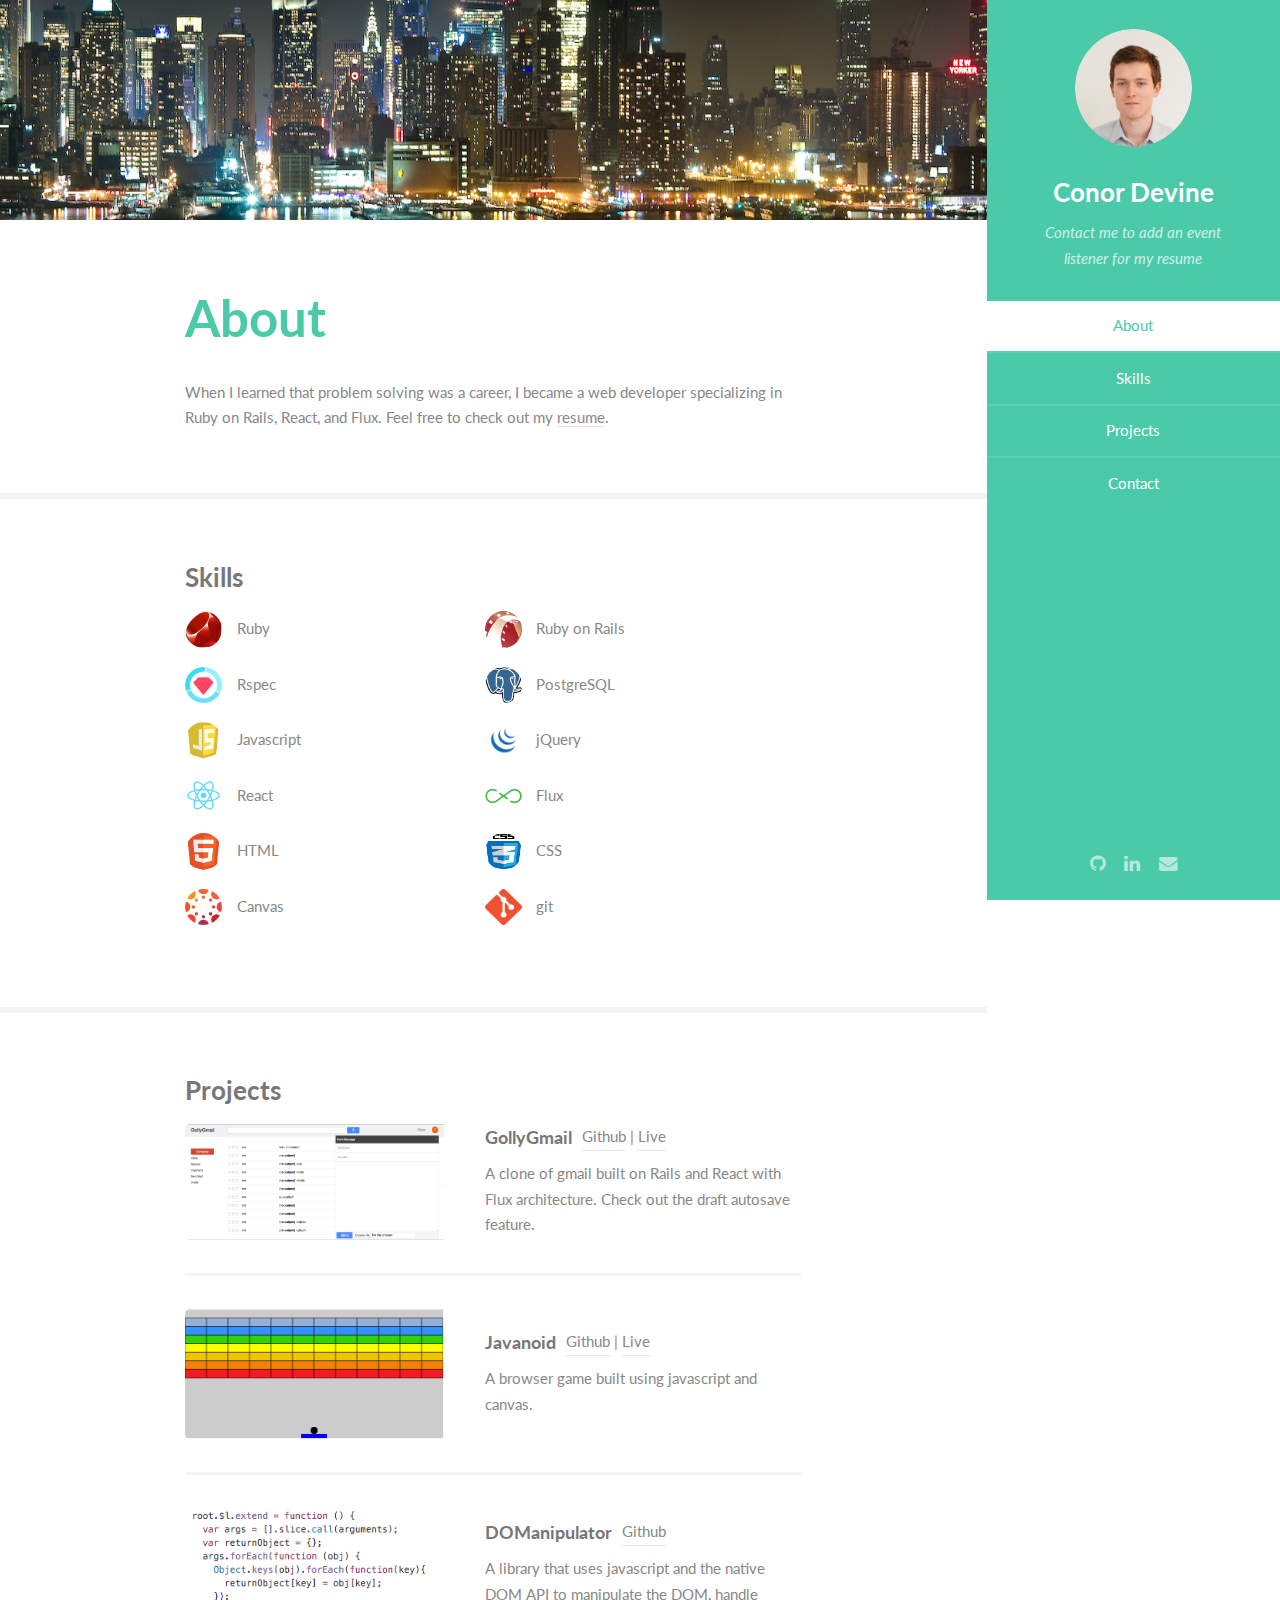
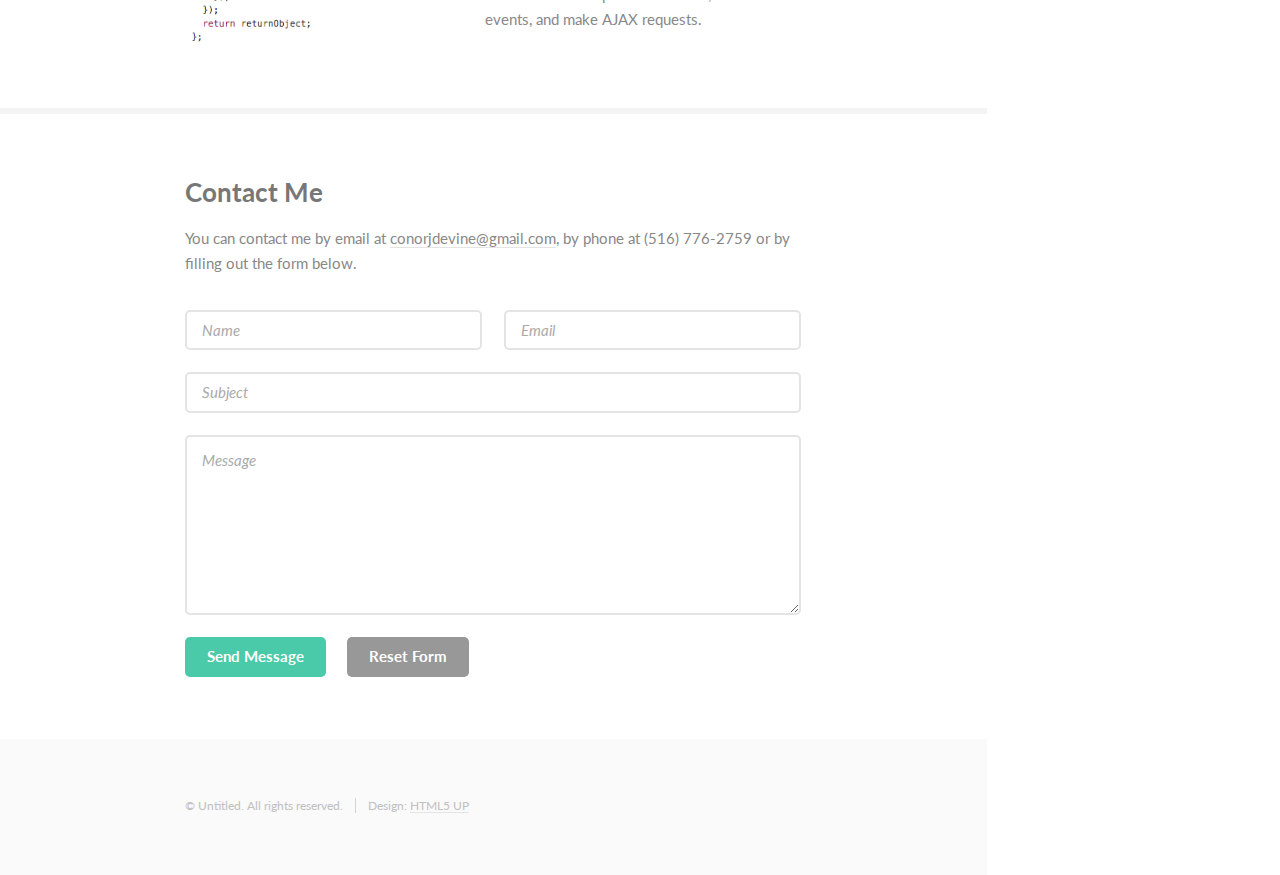
==== index.html @ 0c9b9465 "Favicon" ====
<!DOCTYPE HTML>
<!--
	Read Only by HTML5 UP
	html5up.net | @n33co
	Free for personal and commercial use under the CCA 3.0 license (html5up.net/license)
-->
<html>
	<head>
		<title>Conor Devine</title>
		<meta charset="utf-8" />
		<meta name="viewport" content="width=device-width, initial-scale=1" />
		<!--[if lte IE 8]><script src="assets/js/ie/html5shiv.js"></script><![endif]-->
		<link rel="stylesheet" href="assets/css/main.css" />
		<!--[if lte IE 8]><link rel="stylesheet" href="assets/css/ie8.css" /><![endif]-->
		<link rel='icon' href='images/favicon.ico' type="image/x-icon"/>
	</head>
	<body>

		<!-- Header -->
			<section id="header">
				<header>
					<span class="image avatar"><img src="images/avatar.jpg" alt="" /></span>
					<h1 id="logo"><a href="#">Conor Devine</a></h1>
					<p>Contact me to add an event<br  />listener
					for my resume</p>
				</header>
				<nav id="nav">
					<ul>
						<li><a href="#one" class="active">About</a></li>
						<li><a href="#two">Skills</a></li>
						<li><a href="#three">Projects</a></li>
						<li><a href="#four">Contact</a></li>
					</ul>
				</nav>
				<footer>
					<ul class="icons">
						<li><a href="http://www.github.com/cdevine49" class="icon fa-github"><span class="label">Github</span></a></li>
						<li><a href="http://www.linkedin.com/in/conorjdevine" class="icon fa-linkedin"><span class="label">LinkedIn</span></a></li>
						<li><a href="mailto:conorjdevine@gmail.com" class="icon fa-envelope"><span class="label">Email</span></a></li>
					</ul>
				</footer>
			</section>

		<!-- Wrapper -->
			<div id="wrapper">

				<!-- Main -->
					<div id="main">

						<!-- One -->
							<section id="one">
								<div class="container">
									<header class="major">
										<h2>About</h2>
										<p></p>
									</header>
									<p>When I learned that problem solving was a career, I became a web developer specializing in Ruby on Rails, React, and Flux.  Feel free to check out my <a href="https://drive.google.com/file/d/0B9e0k6lx2XUcUmxLSmdPOS01S0E/view">resume</a>.</p>
								</div>
							</section>

						<!-- Two -->
							<section id="two">
								<div class="container">
									<h3>Skills</h3>
									<ul class="feature-icons">
										<li><img src="images/ruby.png"/>Ruby</li>
										<li><img src="images/rails.png"/>Ruby on Rails</li>
										<li><img src="images/rspec.png"/>Rspec</li>
										<li><img src="images/postgresql.png"/>PostgreSQL</li>
										<li><img src="images/javascript.png"/>Javascript</li>
										<li><img src="images/jQuery.png"/>jQuery</li>
										<li><img src="images/react.png"/>React</li>
										<li><img src="images/flux.png"/>Flux</li>
										<li><img src="images/html5.png"/>HTML</li>
										<li><img src="images/css3.png"/>CSS</li>
										<li><img src="images/canvas.png"/>Canvas</li>
										<li><img src="images/git.png"/>git</li>
									</ul>
								</div>
							</section>

						<!-- Three -->
							<section id="three">
								<div class="container">
									<h3>Projects</h3>
									<div class="features">
										<article>
											<img class="image" src="images/gollygmail.png" alt="" /></a>
											<div class="inner">
												<div>
													<h4>GollyGmail</h4>
													<a href="http://www.gollygmail.com">Github</a> | <a href="https://github.com/cdevine49/golly-gmail">Live</a>
												</div>
												<p>A clone of gmail built on Rails and React with Flux architecture.  Check out the draft autosave feature.</p>
											</div>
										</article>
										<article>
											<img class="image" src="images/javanoid.png" alt="" />
											<div class="inner">
												<div>
													<h4>Javanoid</h4>
													<a href="http://cdevine49.github.io/Javanoid/">Github</a> | <a href="https://github.com/cdevine49/Javanoid">Live</a>
												</div>
												<p>A browser game built using javascript and canvas.</p>
											</div>
										</article>
										<article>
											<img class="image" src="images/DOManipulator.png" alt="" />
											<div class="inner">
												<div>
													<h4>DOManipulator</h4>
													<a href="https://github.com/cdevine49/DOManipulator">Github</a>
												</div>
												<p>A library that uses javascript and the native DOM API to manipulate the DOM, handle events, and make AJAX requests.</p>
											</div>
										</article>
									</div>
								</div>
							</section>

						<!-- Four -->
							<section id="four">
								<div class="container">
									<h3>Contact Me</h3>
									<p>You can contact me by email at <a href="mailto:conorjdevine@gmail.com">conorjdevine@gmail.com</a>,
									 by phone at (516) 776-2759 or by filling out the form below.</p>
									<form method="post" action="https://formspree.io/conorjdevine@gmail.com">
										<div class="row uniform">
											<div class="6u 12u(xsmall)"><input type="text" name="name" id="name" placeholder="Name" /></div>
											<div class="6u 12u(xsmall)"><input type="email" name="email" id="email" placeholder="Email" /></div>
										</div>
										<div class="row uniform">
											<div class="12u"><input type="text" name="subject" id="subject" placeholder="Subject" /></div>
										</div>
										<div class="row uniform">
											<div class="12u"><textarea name="message" id="message" placeholder="Message" rows="6"></textarea></div>
										</div>
										<input type="hidden" name="_next" value="http://www.conorjdevine.com/#four"/>
										<div class="row uniform">
											<div class="12u">
												<ul class="actions">
													<li><input type="submit" class="special" value="Send Message" /></li>
													<li><input type="reset" value="Reset Form" /></li>
												</ul>
											</div>
										</div>
									</form>
								</div>
							</section>

						<!-- Five -->
						<!--
							<section id="five">
								<div class="container">
									<h3>Elements</h3>

									<section>
										<h4>Text</h4>
										<p>This is <b>bold</b> and this is <strong>strong</strong>. This is <i>italic</i> and this is <em>emphasized</em>.
										This is <sup>superscript</sup> text and this is <sub>subscript</sub> text.
										This is <u>underlined</u> and this is code: <code>for (;;) { ... }</code>. Finally, <a href="#">this is a link</a>.</p>
										<hr />
										<header>
											<h4>Heading with a Subtitle</h4>
											<p>Lorem ipsum dolor sit amet nullam id egestas urna aliquam</p>
										</header>
										<p>Nunc lacinia ante nunc ac lobortis. Interdum adipiscing gravida odio porttitor sem non mi integer non faucibus ornare mi ut ante amet placerat aliquet. Volutpat eu sed ante lacinia sapien lorem accumsan varius montes viverra nibh in adipiscing blandit tempus accumsan.</p>
										<header>
											<h5>Heading with a Subtitle</h5>
											<p>Lorem ipsum dolor sit amet nullam id egestas urna aliquam</p>
										</header>
										<p>Nunc lacinia ante nunc ac lobortis. Interdum adipiscing gravida odio porttitor sem non mi integer non faucibus ornare mi ut ante amet placerat aliquet. Volutpat eu sed ante lacinia sapien lorem accumsan varius montes viverra nibh in adipiscing blandit tempus accumsan.</p>
										<hr />
										<h2>Heading Level 2</h2>
										<h3>Heading Level 3</h3>
										<h4>Heading Level 4</h4>
										<h5>Heading Level 5</h5>
										<h6>Heading Level 6</h6>
										<hr />
										<h5>Blockquote</h5>
										<blockquote>Fringilla nisl. Donec accumsan interdum nisi, quis tincidunt felis sagittis eget tempus euismod. Vestibulum ante ipsum primis in faucibus vestibulum. Blandit adipiscing eu felis iaculis volutpat ac adipiscing accumsan faucibus. Vestibulum ante ipsum primis in faucibus lorem ipsum dolor sit amet nullam adipiscing eu felis.</blockquote>
										<h5>Preformatted</h5>
										<pre><code>i = 0;

	while (!deck.isInOrder()) {
	    print 'Iteration ' + i;
	    deck.shuffle();
	    i++;
	}

	print 'It took ' + i + ' iterations to sort the deck.';</code></pre>
									</section>

									<section>
										<h4>Lists</h4>
										<div class="row">
											<div class="6u 12u(xsmall)">
												<h5>Unordered</h5>
												<ul>
													<li>Dolor pulvinar etiam magna etiam.</li>
													<li>Sagittis adipiscing lorem eleifend.</li>
													<li>Felis enim feugiat dolore viverra.</li>
												</ul>
												<h5>Alternate</h5>
												<ul class="alt">
													<li>Dolor pulvinar etiam magna etiam.</li>
													<li>Sagittis adipiscing lorem eleifend.</li>
													<li>Felis enim feugiat dolore viverra.</li>
												</ul>
											</div>
											<div class="6u 12u(xsmall)">
												<h5>Ordered</h5>
												<ol>
													<li>Dolor pulvinar etiam magna etiam.</li>
													<li>Etiam vel felis at lorem sed viverra.</li>
													<li>Felis enim feugiat dolore viverra.</li>
													<li>Dolor pulvinar etiam magna etiam.</li>
													<li>Etiam vel felis at lorem sed viverra.</li>
													<li>Felis enim feugiat dolore viverra.</li>
												</ol>
												<h5>Icons</h5>
												<ul class="icons">
													<li><a href="#" class="icon fa-twitter"><span class="label">Twitter</span></a></li>
													<li><a href="#" class="icon fa-facebook"><span class="label">Facebook</span></a></li>
													<li><a href="#" class="icon fa-instagram"><span class="label">Instagram</span></a></li>
													<li><a href="#" class="icon fa-github"><span class="label">Github</span></a></li>
													<li><a href="#" class="icon fa-dribbble"><span class="label">Dribbble</span></a></li>
													<li><a href="#" class="icon fa-tumblr"><span class="label">Tumblr</span></a></li>
												</ul>
											</div>
										</div>
										<h5>Actions</h5>
										<ul class="actions">
											<li><a href="#" class="button special">Default</a></li>
											<li><a href="#" class="button">Default</a></li>
											<li><a href="#" class="button alt">Default</a></li>
										</ul>
										<ul class="actions small">
											<li><a href="#" class="button special small">Small</a></li>
											<li><a href="#" class="button small">Small</a></li>
											<li><a href="#" class="button alt small">Small</a></li>
										</ul>
										<div class="row">
											<div class="3u 6u(medium) 12u$(xsmall)">
												<ul class="actions vertical">
													<li><a href="#" class="button special">Default</a></li>
													<li><a href="#" class="button">Default</a></li>
													<li><a href="#" class="button alt">Default</a></li>
												</ul>
											</div>
											<div class="3u 6u$(medium) 12u$(xsmall)">
												<ul class="actions vertical small">
													<li><a href="#" class="button special small">Small</a></li>
													<li><a href="#" class="button small">Small</a></li>
													<li><a href="#" class="button alt small">Small</a></li>
												</ul>
											</div>
											<div class="3u 6u(medium) 12u$(xsmall)">
												<ul class="actions vertical">
													<li><a href="#" class="button special fit">Default</a></li>
													<li><a href="#" class="button fit">Default</a></li>
													<li><a href="#" class="button alt fit">Default</a></li>
												</ul>
											</div>
											<div class="3u 6u$(medium) 12u$(xsmall)">
												<ul class="actions vertical small">
													<li><a href="#" class="button special small fit">Small</a></li>
													<li><a href="#" class="button small fit">Small</a></li>
													<li><a href="#" class="button alt small fit">Small</a></li>
												</ul>
											</div>
										</div>
									</section>

									<section>
										<h4>Table</h4>
										<h5>Default</h5>
										<div class="table-wrapper">
											<table>
												<thead>
													<tr>
														<th>Name</th>
														<th>Description</th>
														<th>Price</th>
													</tr>
												</thead>
												<tbody>
													<tr>
														<td>Item One</td>
														<td>Ante turpis integer aliquet porttitor.</td>
														<td>29.99</td>
													</tr>
													<tr>
														<td>Item Two</td>
														<td>Vis ac commodo adipiscing arcu aliquet.</td>
														<td>19.99</td>
													</tr>
													<tr>
														<td>Item Three</td>
														<td> Morbi faucibus arcu accumsan lorem.</td>
														<td>29.99</td>
													</tr>
													<tr>
														<td>Item Four</td>
														<td>Vitae integer tempus condimentum.</td>
														<td>19.99</td>
													</tr>
													<tr>
														<td>Item Five</td>
														<td>Ante turpis integer aliquet porttitor.</td>
														<td>29.99</td>
													</tr>
												</tbody>
												<tfoot>
													<tr>
														<td colspan="2"></td>
														<td>100.00</td>
													</tr>
												</tfoot>
											</table>
										</div>

										<h5>Alternate</h5>
										<div class="table-wrapper">
											<table class="alt">
												<thead>
													<tr>
														<th>Name</th>
														<th>Description</th>
														<th>Price</th>
													</tr>
												</thead>
												<tbody>
													<tr>
														<td>Item One</td>
														<td>Ante turpis integer aliquet porttitor.</td>
														<td>29.99</td>
													</tr>
													<tr>
														<td>Item Two</td>
														<td>Vis ac commodo adipiscing arcu aliquet.</td>
														<td>19.99</td>
													</tr>
													<tr>
														<td>Item Three</td>
														<td> Morbi faucibus arcu accumsan lorem.</td>
														<td>29.99</td>
													</tr>
													<tr>
														<td>Item Four</td>
														<td>Vitae integer tempus condimentum.</td>
														<td>19.99</td>
													</tr>
													<tr>
														<td>Item Five</td>
														<td>Ante turpis integer aliquet porttitor.</td>
														<td>29.99</td>
													</tr>
												</tbody>
												<tfoot>
													<tr>
														<td colspan="2"></td>
														<td>100.00</td>
													</tr>
												</tfoot>
											</table>
										</div>
									</section>

									<section>
										<h4>Buttons</h4>
										<ul class="actions">
											<li><a href="#" class="button special">Special</a></li>
											<li><a href="#" class="button">Default</a></li>
											<li><a href="#" class="button alt">Alternate</a></li>
										</ul>
										<ul class="actions">
											<li><a href="#" class="button special big">Big</a></li>
											<li><a href="#" class="button">Default</a></li>
											<li><a href="#" class="button alt small">Small</a></li>
										</ul>
										<ul class="actions fit">
											<li><a href="#" class="button special fit">Fit</a></li>
											<li><a href="#" class="button fit">Fit</a></li>
											<li><a href="#" class="button alt fit">Fit</a></li>
										</ul>
										<ul class="actions fit small">
											<li><a href="#" class="button special fit small">Fit + Small</a></li>
											<li><a href="#" class="button fit small">Fit + Small</a></li>
											<li><a href="#" class="button alt fit small">Fit + Small</a></li>
										</ul>
										<ul class="actions">
											<li><a href="#" class="button special icon fa-download">Icon</a></li>
											<li><a href="#" class="button icon fa-download">Icon</a></li>
											<li><a href="#" class="button alt icon fa-check">Icon</a></li>
										</ul>
										<ul class="actions">
											<li><span class="button special disabled">Special</span></li>
											<li><span class="button disabled">Default</span></li>
											<li><span class="button alt disabled">Alternate</span></li>
										</ul>
									</section>

									<section>
										<h4>Form</h4>
										<form method="post" action="#">
											<div class="row uniform">
												<div class="6u 12u(xsmall)">
													<input type="text" name="demo-name" id="demo-name" value="" placeholder="Name" />
												</div>
												<div class="6u 12u(xsmall)">
													<input type="email" name="demo-email" id="demo-email" value="" placeholder="Email" />
												</div>
											</div>
											<div class="row uniform">
												<div class="12u">
													<div class="select-wrapper">
														<select name="demo-category" id="demo-category">
															<option value="">- Category -</option>
															<option value="1">Manufacturing</option>
															<option value="1">Shipping</option>
															<option value="1">Administration</option>
															<option value="1">Human Resources</option>
														</select>
													</div>
												</div>
											</div>
											<div class="row uniform">
												<div class="4u 12u(medium)">
													<input type="radio" id="demo-priority-low" name="demo-priority" checked>
													<label for="demo-priority-low">Low Priority</label>
												</div>
												<div class="4u 12u(medium)">
													<input type="radio" id="demo-priority-normal" name="demo-priority">
													<label for="demo-priority-normal">Normal Priority</label>
												</div>
												<div class="4u 12u(medium)">
													<input type="radio" id="demo-priority-high" name="demo-priority">
													<label for="demo-priority-high">High Priority</label>
												</div>
											</div>
											<div class="row uniform">
												<div class="6u 12u(medium)">
													<input type="checkbox" id="demo-copy" name="demo-copy">
													<label for="demo-copy">Email me a copy of this message</label>
												</div>
												<div class="6u 12u(medium)">
													<input type="checkbox" id="demo-human" name="demo-human" checked>
													<label for="demo-human">I am a human and not a robot</label>
												</div>
											</div>
											<div class="row uniform">
												<div class="12u">
													<textarea name="demo-message" id="demo-message" placeholder="Enter your message" rows="6"></textarea>
												</div>
											</div>
											<div class="row uniform">
												<div class="12u">
													<ul class="actions">
														<li><input type="submit" value="Send Message" /></li>
														<li><input type="reset" value="Reset" class="alt" /></li>
													</ul>
												</div>
											</div>
										</form>
									</section>

									<section>
										<h4>Image</h4>
										<h5>Fit</h5>
										<span class="image fit"><img src="images/banner.jpg" alt="" /></span>
										<div class="box alt">
											<div class="row 50% uniform">
												<div class="4u"><span class="image fit"><img src="images/pic01.jpg" alt="" /></span></div>
												<div class="4u"><span class="image fit"><img src="images/pic02.jpg" alt="" /></span></div>
												<div class="4u"><span class="image fit"><img src="images/pic03.jpg" alt="" /></span></div>
											</div>
											<div class="row 50% uniform">
												<div class="4u"><span class="image fit"><img src="images/pic02.jpg" alt="" /></span></div>
												<div class="4u"><span class="image fit"><img src="images/pic03.jpg" alt="" /></span></div>
												<div class="4u"><span class="image fit"><img src="images/pic01.jpg" alt="" /></span></div>
											</div>
											<div class="row 50% uniform">
												<div class="4u"><span class="image fit"><img src="images/pic03.jpg" alt="" /></span></div>
												<div class="4u"><span class="image fit"><img src="images/pic01.jpg" alt="" /></span></div>
												<div class="4u"><span class="image fit"><img src="images/pic02.jpg" alt="" /></span></div>
											</div>
										</div>
										<h5>Left &amp; Right</h5>
										<p><span class="image left"><img src="images/avatar.jpg" alt="" /></span>Fringilla nisl. Donec accumsan interdum nisi, quis tincidunt felis sagittis eget. tempus euismod. Vestibulum ante ipsum primis in faucibus vestibulum. Blandit adipiscing eu felis iaculis volutpat ac adipiscing accumsan eu faucibus. Integer ac pellentesque praesent tincidunt felis sagittis eget. tempus euismod. Vestibulum ante ipsum primis in faucibus vestibulum. Blandit adipiscing eu felis iaculis volutpat ac adipiscing accumsan eu faucibus. Integer ac pellentesque praesent. Donec accumsan interdum nisi, quis tincidunt felis sagittis eget. tempus euismod. Vestibulum ante ipsum primis in faucibus vestibulum. Blandit adipiscing eu felis iaculis volutpat ac adipiscing accumsan eu faucibus. Integer ac pellentesque praesent tincidunt felis sagittis eget. tempus euismod. Vestibulum ante ipsum primis in faucibus vestibulum. Blandit adipiscing eu felis iaculis volutpat ac adipiscing accumsan eu faucibus. Integer ac pellentesque praesent.</p>
										<p><span class="image right"><img src="images/avatar.jpg" alt="" /></span>Fringilla nisl. Donec accumsan interdum nisi, quis tincidunt felis sagittis eget. tempus euismod. Vestibulum ante ipsum primis in faucibus vestibulum. Blandit adipiscing eu felis iaculis volutpat ac adipiscing accumsan eu faucibus. Integer ac pellentesque praesent tincidunt felis sagittis eget. tempus euismod. Vestibulum ante ipsum primis in faucibus vestibulum. Blandit adipiscing eu felis iaculis volutpat ac adipiscing accumsan eu faucibus. Integer ac pellentesque praesent. Donec accumsan interdum nisi, quis tincidunt felis sagittis eget. tempus euismod. Vestibulum ante ipsum primis in faucibus vestibulum. Blandit adipiscing eu felis iaculis volutpat ac adipiscing accumsan eu faucibus. Integer ac pellentesque praesent tincidunt felis sagittis eget. tempus euismod. Vestibulum ante ipsum primis in faucibus vestibulum. Blandit adipiscing eu felis iaculis volutpat ac adipiscing accumsan eu faucibus. Integer ac pellentesque praesent.</p>
									</section>

								</div>
							</section>
						-->

					</div>

				<!-- Footer -->
					<section id="footer">
						<div class="container">
							<ul class="copyright">
								<li>&copy; Untitled. All rights reserved.</li><li>Design: <a href="http://html5up.net">HTML5 UP</a></li>
							</ul>
						</div>
					</section>

			</div>

		<!-- Scripts -->
			<script src="assets/js/jquery.min.js"></script>
			<script src="assets/js/jquery.scrollzer.min.js"></script>
			<script src="assets/js/jquery.scrolly.min.js"></script>
			<script src="assets/js/skel.min.js"></script>
			<script src="assets/js/util.js"></script>
			<!--[if lte IE 8]><script src="assets/js/ie/respond.min.js"></script><![endif]-->
			<script src="assets/js/main.js"></script>

	</body>
</html>
---- assets/css/main.css ----
@import url("font-awesome.min.css");
@import url("http://fonts.googleapis.com/css?family=Lato:400,400italic,700,700italic|Source+Code+Pro:400");

/*
	Read Only by HTML5 UP
	html5up.net | @n33co
	Free for personal and commercial use under the CCA 3.0 license (html5up.net/license)
*/

/* Reset */

	html, body, div, span, applet, object, iframe, h1, h2, h3, h4, h5, h6, p, blockquote, pre, a, abbr, acronym, address, big, cite, code, del, dfn, em, img, ins, kbd, q, s, samp, small, strike, strong, sub, sup, tt, var, b, u, i, center, dl, dt, dd, ol, ul, li, fieldset, form, label, legend, table, caption, tbody, tfoot, thead, tr, th, td, article, aside, canvas, details, embed, figure, figcaption, footer, header, hgroup, menu, nav, output, ruby, section, summary, time, mark, audio, video {
		margin: 0;
		padding: 0;
		border: 0;
		font-size: 100%;
		font: inherit;
		vertical-align: baseline;
	}

	article, aside, details, figcaption, figure, footer, header, hgroup, menu, nav, section {
		display: block;
	}

	body {
		line-height: 1;
	}

	ol, ul {
		list-style: none;
	}

	blockquote, q {
		quotes: none;
	}

	blockquote:before, blockquote:after, q:before, q:after {
		content: '';
		content: none;
	}

	table {
		border-collapse: collapse;
		border-spacing: 0;
	}

	body {
		-webkit-text-size-adjust: none;
	}

/* Box Model */

	*, *:before, *:after {
		-moz-box-sizing: border-box;
		-webkit-box-sizing: border-box;
		box-sizing: border-box;
	}

/* Containers */

	.container {
		margin-left: auto;
		margin-right: auto;
	}

	.container.\31 25\25 {
		width: 100%;
		max-width: 56.25em;
		min-width: 45em;
	}

	.container.\37 5\25 {
		width: 33.75em;
	}

	.container.\35 0\25 {
		width: 22.5em;
	}

	.container.\32 5\25 {
		width: 11.25em;
	}

	.container {
		width: 45em;
	}

	@media screen and (max-width: 1680px) {

		.container.\31 25\25 {
			width: 100%;
			max-width: 56.25em;
			min-width: 45em;
		}

		.container.\37 5\25 {
			width: 33.75em;
		}

		.container.\35 0\25 {
			width: 22.5em;
		}

		.container.\32 5\25 {
			width: 11.25em;
		}

		.container {
			width: 45em;
		}

	}

	@media screen and (max-width: 1280px) {

		.container.\31 25\25 {
			width: 100%;
			max-width: 52.5em;
			min-width: 42em;
		}

		.container.\37 5\25 {
			width: 31.5em;
		}

		.container.\35 0\25 {
			width: 21em;
		}

		.container.\32 5\25 {
			width: 10.5em;
		}

		.container {
			width: 42em;
		}

	}

	@media screen and (max-width: 1024px) {

		.container.\31 25\25 {
			width: 100%;
			max-width: 106.25%;
			min-width: 85%;
		}

		.container.\37 5\25 {
			width: 63.75%;
		}

		.container.\35 0\25 {
			width: 42.5%;
		}

		.container.\32 5\25 {
			width: 21.25%;
		}

		.container {
			width: 85% !important;
		}

	}

	@media screen and (max-width: 736px) {

		.container.\31 25\25 {
			width: 100%;
			max-width: 112.5%;
			min-width: 90%;
		}

		.container.\37 5\25 {
			width: 67.5%;
		}

		.container.\35 0\25 {
			width: 45%;
		}

		.container.\32 5\25 {
			width: 22.5%;
		}

		.container {
			width: 90% !important;
		}

	}

	@media screen and (max-width: 480px) {

		.container.\31 25\25 {
			width: 100%;
			max-width: 112.5%;
			min-width: 90%;
		}

		.container.\37 5\25 {
			width: 67.5%;
		}

		.container.\35 0\25 {
			width: 45%;
		}

		.container.\32 5\25 {
			width: 22.5%;
		}

		.container {
			width: 90% !important;
		}

	}

/* Grid */

	.row {
		border-bottom: solid 1px transparent;
		-moz-box-sizing: border-box;
		-webkit-box-sizing: border-box;
		box-sizing: border-box;
	}

	.row > * {
		float: left;
		-moz-box-sizing: border-box;
		-webkit-box-sizing: border-box;
		box-sizing: border-box;
	}

	.row:after, .row:before {
		content: '';
		display: block;
		clear: both;
		height: 0;
	}

	.row.uniform > * > :first-child {
		margin-top: 0;
	}

	.row.uniform > * > :last-child {
		margin-bottom: 0;
	}

	.row.\30 \25 > * {
		padding: 0 0 0 0em;
	}

	.row.\30 \25 {
		margin: 0 0 -1px 0em;
	}

	.row.uniform.\30 \25 > * {
		padding: 0em 0 0 0em;
	}

	.row.uniform.\30 \25 {
		margin: 0em 0 -1px 0em;
	}

	.row > * {
		padding: 0 0 0 2em;
	}

	.row {
		margin: 0 0 -1px -2em;
	}

	.row.uniform > * {
		padding: 2em 0 0 2em;
	}

	.row.uniform {
		margin: -2em 0 -1px -2em;
	}

	.row.\32 00\25 > * {
		padding: 0 0 0 4em;
	}

	.row.\32 00\25 {
		margin: 0 0 -1px -4em;
	}

	.row.uniform.\32 00\25 > * {
		padding: 4em 0 0 4em;
	}

	.row.uniform.\32 00\25 {
		margin: -4em 0 -1px -4em;
	}

	.row.\31 50\25 > * {
		padding: 0 0 0 3em;
	}

	.row.\31 50\25 {
		margin: 0 0 -1px -3em;
	}

	.row.uniform.\31 50\25 > * {
		padding: 3em 0 0 3em;
	}

	.row.uniform.\31 50\25 {
		margin: -3em 0 -1px -3em;
	}

	.row.\35 0\25 > * {
		padding: 0 0 0 1em;
	}

	.row.\35 0\25 {
		margin: 0 0 -1px -1em;
	}

	.row.uniform.\35 0\25 > * {
		padding: 1em 0 0 1em;
	}

	.row.uniform.\35 0\25 {
		margin: -1em 0 -1px -1em;
	}

	.row.\32 5\25 > * {
		padding: 0 0 0 0.5em;
	}

	.row.\32 5\25 {
		margin: 0 0 -1px -0.5em;
	}

	.row.uniform.\32 5\25 > * {
		padding: 0.5em 0 0 0.5em;
	}

	.row.uniform.\32 5\25 {
		margin: -0.5em 0 -1px -0.5em;
	}

	.\31 2u, .\31 2u\24 {
		width: 100%;
		clear: none;
		margin-left: 0;
	}

	.\31 1u, .\31 1u\24 {
		width: 91.6666666667%;
		clear: none;
		margin-left: 0;
	}

	.\31 0u, .\31 0u\24 {
		width: 83.3333333333%;
		clear: none;
		margin-left: 0;
	}

	.\39 u, .\39 u\24 {
		width: 75%;
		clear: none;
		margin-left: 0;
	}

	.\38 u, .\38 u\24 {
		width: 66.6666666667%;
		clear: none;
		margin-left: 0;
	}

	.\37 u, .\37 u\24 {
		width: 58.3333333333%;
		clear: none;
		margin-left: 0;
	}

	.\36 u, .\36 u\24 {
		width: 50%;
		clear: none;
		margin-left: 0;
	}

	.\35 u, .\35 u\24 {
		width: 41.6666666667%;
		clear: none;
		margin-left: 0;
	}

	.\34 u, .\34 u\24 {
		width: 33.3333333333%;
		clear: none;
		margin-left: 0;
	}

	.\33 u, .\33 u\24 {
		width: 25%;
		clear: none;
		margin-left: 0;
	}

	.\32 u, .\32 u\24 {
		width: 16.6666666667%;
		clear: none;
		margin-left: 0;
	}

	.\31 u, .\31 u\24 {
		width: 8.3333333333%;
		clear: none;
		margin-left: 0;
	}

	.\31 2u\24 + *,
	.\31 1u\24 + *,
	.\31 0u\24 + *,
	.\39 u\24 + *,
	.\38 u\24 + *,
	.\37 u\24 + *,
	.\36 u\24 + *,
	.\35 u\24 + *,
	.\34 u\24 + *,
	.\33 u\24 + *,
	.\32 u\24 + *,
	.\31 u\24 + * {
		clear: left;
	}

	.\-11u {
		margin-left: 91.66667%;
	}

	.\-10u {
		margin-left: 83.33333%;
	}

	.\-9u {
		margin-left: 75%;
	}

	.\-8u {
		margin-left: 66.66667%;
	}

	.\-7u {
		margin-left: 58.33333%;
	}

	.\-6u {
		margin-left: 50%;
	}

	.\-5u {
		margin-left: 41.66667%;
	}

	.\-4u {
		margin-left: 33.33333%;
	}

	.\-3u {
		margin-left: 25%;
	}

	.\-2u {
		margin-left: 16.66667%;
	}

	.\-1u {
		margin-left: 8.33333%;
	}

	@media screen and (max-width: 1680px) {

		.row > * {
			padding: 0 0 0 2em;
		}

		.row {
			margin: 0 0 -1px -2em;
		}

		.row.uniform > * {
			padding: 2em 0 0 2em;
		}

		.row.uniform {
			margin: -2em 0 -1px -2em;
		}

		.row.\32 00\25 > * {
			padding: 0 0 0 4em;
		}

		.row.\32 00\25 {
			margin: 0 0 -1px -4em;
		}

		.row.uniform.\32 00\25 > * {
			padding: 4em 0 0 4em;
		}

		.row.uniform.\32 00\25 {
			margin: -4em 0 -1px -4em;
		}

		.row.\31 50\25 > * {
			padding: 0 0 0 3em;
		}

		.row.\31 50\25 {
			margin: 0 0 -1px -3em;
		}

		.row.uniform.\31 50\25 > * {
			padding: 3em 0 0 3em;
		}

		.row.uniform.\31 50\25 {
			margin: -3em 0 -1px -3em;
		}

		.row.\35 0\25 > * {
			padding: 0 0 0 1em;
		}

		.row.\35 0\25 {
			margin: 0 0 -1px -1em;
		}

		.row.uniform.\35 0\25 > * {
			padding: 1em 0 0 1em;
		}

		.row.uniform.\35 0\25 {
			margin: -1em 0 -1px -1em;
		}

		.row.\32 5\25 > * {
			padding: 0 0 0 0.5em;
		}

		.row.\32 5\25 {
			margin: 0 0 -1px -0.5em;
		}

		.row.uniform.\32 5\25 > * {
			padding: 0.5em 0 0 0.5em;
		}

		.row.uniform.\32 5\25 {
			margin: -0.5em 0 -1px -0.5em;
		}

		.\31 2u\28xlarge\29, .\31 2u\24\28xlarge\29 {
			width: 100%;
			clear: none;
			margin-left: 0;
		}

		.\31 1u\28xlarge\29, .\31 1u\24\28xlarge\29 {
			width: 91.6666666667%;
			clear: none;
			margin-left: 0;
		}

		.\31 0u\28xlarge\29, .\31 0u\24\28xlarge\29 {
			width: 83.3333333333%;
			clear: none;
			margin-left: 0;
		}

		.\39 u\28xlarge\29, .\39 u\24\28xlarge\29 {
			width: 75%;
			clear: none;
			margin-left: 0;
		}

		.\38 u\28xlarge\29, .\38 u\24\28xlarge\29 {
			width: 66.6666666667%;
			clear: none;
			margin-left: 0;
		}

		.\37 u\28xlarge\29, .\37 u\24\28xlarge\29 {
			width: 58.3333333333%;
			clear: none;
			margin-left: 0;
		}

		.\36 u\28xlarge\29, .\36 u\24\28xlarge\29 {
			width: 50%;
			clear: none;
			margin-left: 0;
		}

		.\35 u\28xlarge\29, .\35 u\24\28xlarge\29 {
			width: 41.6666666667%;
			clear: none;
			margin-left: 0;
		}

		.\34 u\28xlarge\29, .\34 u\24\28xlarge\29 {
			width: 33.3333333333%;
			clear: none;
			margin-left: 0;
		}

		.\33 u\28xlarge\29, .\33 u\24\28xlarge\29 {
			width: 25%;
			clear: none;
			margin-left: 0;
		}

		.\32 u\28xlarge\29, .\32 u\24\28xlarge\29 {
			width: 16.6666666667%;
			clear: none;
			margin-left: 0;
		}

		.\31 u\28xlarge\29, .\31 u\24\28xlarge\29 {
			width: 8.3333333333%;
			clear: none;
			margin-left: 0;
		}

		.\31 2u\24\28xlarge\29 + *,
		.\31 1u\24\28xlarge\29 + *,
		.\31 0u\24\28xlarge\29 + *,
		.\39 u\24\28xlarge\29 + *,
		.\38 u\24\28xlarge\29 + *,
		.\37 u\24\28xlarge\29 + *,
		.\36 u\24\28xlarge\29 + *,
		.\35 u\24\28xlarge\29 + *,
		.\34 u\24\28xlarge\29 + *,
		.\33 u\24\28xlarge\29 + *,
		.\32 u\24\28xlarge\29 + *,
		.\31 u\24\28xlarge\29 + * {
			clear: left;
		}

		.\-11u\28xlarge\29 {
			margin-left: 91.66667%;
		}

		.\-10u\28xlarge\29 {
			margin-left: 83.33333%;
		}

		.\-9u\28xlarge\29 {
			margin-left: 75%;
		}

		.\-8u\28xlarge\29 {
			margin-left: 66.66667%;
		}

		.\-7u\28xlarge\29 {
			margin-left: 58.33333%;
		}

		.\-6u\28xlarge\29 {
			margin-left: 50%;
		}

		.\-5u\28xlarge\29 {
			margin-left: 41.66667%;
		}

		.\-4u\28xlarge\29 {
			margin-left: 33.33333%;
		}

		.\-3u\28xlarge\29 {
			margin-left: 25%;
		}

		.\-2u\28xlarge\29 {
			margin-left: 16.66667%;
		}

		.\-1u\28xlarge\29 {
			margin-left: 8.33333%;
		}

	}

	@media screen and (max-width: 1280px) {

		.row > * {
			padding: 0 0 0 1.5em;
		}

		.row {
			margin: 0 0 -1px -1.5em;
		}

		.row.uniform > * {
			padding: 1.5em 0 0 1.5em;
		}

		.row.uniform {
			margin: -1.5em 0 -1px -1.5em;
		}

		.row.\32 00\25 > * {
			padding: 0 0 0 3em;
		}

		.row.\32 00\25 {
			margin: 0 0 -1px -3em;
		}

		.row.uniform.\32 00\25 > * {
			padding: 3em 0 0 3em;
		}

		.row.uniform.\32 00\25 {
			margin: -3em 0 -1px -3em;
		}

		.row.\31 50\25 > * {
			padding: 0 0 0 2.25em;
		}

		.row.\31 50\25 {
			margin: 0 0 -1px -2.25em;
		}

		.row.uniform.\31 50\25 > * {
			padding: 2.25em 0 0 2.25em;
		}

		.row.uniform.\31 50\25 {
			margin: -2.25em 0 -1px -2.25em;
		}

		.row.\35 0\25 > * {
			padding: 0 0 0 0.75em;
		}

		.row.\35 0\25 {
			margin: 0 0 -1px -0.75em;
		}

		.row.uniform.\35 0\25 > * {
			padding: 0.75em 0 0 0.75em;
		}

		.row.uniform.\35 0\25 {
			margin: -0.75em 0 -1px -0.75em;
		}

		.row.\32 5\25 > * {
			padding: 0 0 0 0.375em;
		}

		.row.\32 5\25 {
			margin: 0 0 -1px -0.375em;
		}

		.row.uniform.\32 5\25 > * {
			padding: 0.375em 0 0 0.375em;
		}

		.row.uniform.\32 5\25 {
			margin: -0.375em 0 -1px -0.375em;
		}

		.\31 2u\28large\29, .\31 2u\24\28large\29 {
			width: 100%;
			clear: none;
			margin-left: 0;
		}

		.\31 1u\28large\29, .\31 1u\24\28large\29 {
			width: 91.6666666667%;
			clear: none;
			margin-left: 0;
		}

		.\31 0u\28large\29, .\31 0u\24\28large\29 {
			width: 83.3333333333%;
			clear: none;
			margin-left: 0;
		}

		.\39 u\28large\29, .\39 u\24\28large\29 {
			width: 75%;
			clear: none;
			margin-left: 0;
		}

		.\38 u\28large\29, .\38 u\24\28large\29 {
			width: 66.6666666667%;
			clear: none;
			margin-left: 0;
		}

		.\37 u\28large\29, .\37 u\24\28large\29 {
			width: 58.3333333333%;
			clear: none;
			margin-left: 0;
		}

		.\36 u\28large\29, .\36 u\24\28large\29 {
			width: 50%;
			clear: none;
			margin-left: 0;
		}

		.\35 u\28large\29, .\35 u\24\28large\29 {
			width: 41.6666666667%;
			clear: none;
			margin-left: 0;
		}

		.\34 u\28large\29, .\34 u\24\28large\29 {
			width: 33.3333333333%;
			clear: none;
			margin-left: 0;
		}

		.\33 u\28large\29, .\33 u\24\28large\29 {
			width: 25%;
			clear: none;
			margin-left: 0;
		}

		.\32 u\28large\29, .\32 u\24\28large\29 {
			width: 16.6666666667%;
			clear: none;
			margin-left: 0;
		}

		.\31 u\28large\29, .\31 u\24\28large\29 {
			width: 8.3333333333%;
			clear: none;
			margin-left: 0;
		}

		.\31 2u\24\28large\29 + *,
		.\31 1u\24\28large\29 + *,
		.\31 0u\24\28large\29 + *,
		.\39 u\24\28large\29 + *,
		.\38 u\24\28large\29 + *,
		.\37 u\24\28large\29 + *,
		.\36 u\24\28large\29 + *,
		.\35 u\24\28large\29 + *,
		.\34 u\24\28large\29 + *,
		.\33 u\24\28large\29 + *,
		.\32 u\24\28large\29 + *,
		.\31 u\24\28large\29 + * {
			clear: left;
		}

		.\-11u\28large\29 {
			margin-left: 91.66667%;
		}

		.\-10u\28large\29 {
			margin-left: 83.33333%;
		}

		.\-9u\28large\29 {
			margin-left: 75%;
		}

		.\-8u\28large\29 {
			margin-left: 66.66667%;
		}

		.\-7u\28large\29 {
			margin-left: 58.33333%;
		}

		.\-6u\28large\29 {
			margin-left: 50%;
		}

		.\-5u\28large\29 {
			margin-left: 41.66667%;
		}

		.\-4u\28large\29 {
			margin-left: 33.33333%;
		}

		.\-3u\28large\29 {
			margin-left: 25%;
		}

		.\-2u\28large\29 {
			margin-left: 16.66667%;
		}

		.\-1u\28large\29 {
			margin-left: 8.33333%;
		}

	}

	@media screen and (max-width: 1024px) {

		.row > * {
			padding: 0 0 0 1.5em;
		}

		.row {
			margin: 0 0 -1px -1.5em;
		}

		.row.uniform > * {
			padding: 1.5em 0 0 1.5em;
		}

		.row.uniform {
			margin: -1.5em 0 -1px -1.5em;
		}

		.row.\32 00\25 > * {
			padding: 0 0 0 3em;
		}

		.row.\32 00\25 {
			margin: 0 0 -1px -3em;
		}

		.row.uniform.\32 00\25 > * {
			padding: 3em 0 0 3em;
		}

		.row.uniform.\32 00\25 {
			margin: -3em 0 -1px -3em;
		}

		.row.\31 50\25 > * {
			padding: 0 0 0 2.25em;
		}

		.row.\31 50\25 {
			margin: 0 0 -1px -2.25em;
		}

		.row.uniform.\31 50\25 > * {
			padding: 2.25em 0 0 2.25em;
		}

		.row.uniform.\31 50\25 {
			margin: -2.25em 0 -1px -2.25em;
		}

		.row.\35 0\25 > * {
			padding: 0 0 0 0.75em;
		}

		.row.\35 0\25 {
			margin: 0 0 -1px -0.75em;
		}

		.row.uniform.\35 0\25 > * {
			padding: 0.75em 0 0 0.75em;
		}

		.row.uniform.\35 0\25 {
			margin: -0.75em 0 -1px -0.75em;
		}

		.row.\32 5\25 > * {
			padding: 0 0 0 0.375em;
		}

		.row.\32 5\25 {
			margin: 0 0 -1px -0.375em;
		}

		.row.uniform.\32 5\25 > * {
			padding: 0.375em 0 0 0.375em;
		}

		.row.uniform.\32 5\25 {
			margin: -0.375em 0 -1px -0.375em;
		}

		.\31 2u\28medium\29, .\31 2u\24\28medium\29 {
			width: 100%;
			clear: none;
			margin-left: 0;
		}

		.\31 1u\28medium\29, .\31 1u\24\28medium\29 {
			width: 91.6666666667%;
			clear: none;
			margin-left: 0;
		}

		.\31 0u\28medium\29, .\31 0u\24\28medium\29 {
			width: 83.3333333333%;
			clear: none;
			margin-left: 0;
		}

		.\39 u\28medium\29, .\39 u\24\28medium\29 {
			width: 75%;
			clear: none;
			margin-left: 0;
		}

		.\38 u\28medium\29, .\38 u\24\28medium\29 {
			width: 66.6666666667%;
			clear: none;
			margin-left: 0;
		}

		.\37 u\28medium\29, .\37 u\24\28medium\29 {
			width: 58.3333333333%;
			clear: none;
			margin-left: 0;
		}

		.\36 u\28medium\29, .\36 u\24\28medium\29 {
			width: 50%;
			clear: none;
			margin-left: 0;
		}

		.\35 u\28medium\29, .\35 u\24\28medium\29 {
			width: 41.6666666667%;
			clear: none;
			margin-left: 0;
		}

		.\34 u\28medium\29, .\34 u\24\28medium\29 {
			width: 33.3333333333%;
			clear: none;
			margin-left: 0;
		}

		.\33 u\28medium\29, .\33 u\24\28medium\29 {
			width: 25%;
			clear: none;
			margin-left: 0;
		}

		.\32 u\28medium\29, .\32 u\24\28medium\29 {
			width: 16.6666666667%;
			clear: none;
			margin-left: 0;
		}

		.\31 u\28medium\29, .\31 u\24\28medium\29 {
			width: 8.3333333333%;
			clear: none;
			margin-left: 0;
		}

		.\31 2u\24\28medium\29 + *,
		.\31 1u\24\28medium\29 + *,
		.\31 0u\24\28medium\29 + *,
		.\39 u\24\28medium\29 + *,
		.\38 u\24\28medium\29 + *,
		.\37 u\24\28medium\29 + *,
		.\36 u\24\28medium\29 + *,
		.\35 u\24\28medium\29 + *,
		.\34 u\24\28medium\29 + *,
		.\33 u\24\28medium\29 + *,
		.\32 u\24\28medium\29 + *,
		.\31 u\24\28medium\29 + * {
			clear: left;
		}

		.\-11u\28medium\29 {
			margin-left: 91.66667%;
		}

		.\-10u\28medium\29 {
			margin-left: 83.33333%;
		}

		.\-9u\28medium\29 {
			margin-left: 75%;
		}

		.\-8u\28medium\29 {
			margin-left: 66.66667%;
		}

		.\-7u\28medium\29 {
			margin-left: 58.33333%;
		}

		.\-6u\28medium\29 {
			margin-left: 50%;
		}

		.\-5u\28medium\29 {
			margin-left: 41.66667%;
		}

		.\-4u\28medium\29 {
			margin-left: 33.33333%;
		}

		.\-3u\28medium\29 {
			margin-left: 25%;
		}

		.\-2u\28medium\29 {
			margin-left: 16.66667%;
		}

		.\-1u\28medium\29 {
			margin-left: 8.33333%;
		}

	}

	@media screen and (max-width: 736px) {

		.row > * {
			padding: 0 0 0 1.25em;
		}

		.row {
			margin: 0 0 -1px -1.25em;
		}

		.row.uniform > * {
			padding: 1.25em 0 0 1.25em;
		}

		.row.uniform {
			margin: -1.25em 0 -1px -1.25em;
		}

		.row.\32 00\25 > * {
			padding: 0 0 0 2.5em;
		}

		.row.\32 00\25 {
			margin: 0 0 -1px -2.5em;
		}

		.row.uniform.\32 00\25 > * {
			padding: 2.5em 0 0 2.5em;
		}

		.row.uniform.\32 00\25 {
			margin: -2.5em 0 -1px -2.5em;
		}

		.row.\31 50\25 > * {
			padding: 0 0 0 1.875em;
		}

		.row.\31 50\25 {
			margin: 0 0 -1px -1.875em;
		}

		.row.uniform.\31 50\25 > * {
			padding: 1.875em 0 0 1.875em;
		}

		.row.uniform.\31 50\25 {
			margin: -1.875em 0 -1px -1.875em;
		}

		.row.\35 0\25 > * {
			padding: 0 0 0 0.625em;
		}

		.row.\35 0\25 {
			margin: 0 0 -1px -0.625em;
		}

		.row.uniform.\35 0\25 > * {
			padding: 0.625em 0 0 0.625em;
		}

		.row.uniform.\35 0\25 {
			margin: -0.625em 0 -1px -0.625em;
		}

		.row.\32 5\25 > * {
			padding: 0 0 0 0.3125em;
		}

		.row.\32 5\25 {
			margin: 0 0 -1px -0.3125em;
		}

		.row.uniform.\32 5\25 > * {
			padding: 0.3125em 0 0 0.3125em;
		}

		.row.uniform.\32 5\25 {
			margin: -0.3125em 0 -1px -0.3125em;
		}

		.\31 2u\28small\29, .\31 2u\24\28small\29 {
			width: 100%;
			clear: none;
			margin-left: 0;
		}

		.\31 1u\28small\29, .\31 1u\24\28small\29 {
			width: 91.6666666667%;
			clear: none;
			margin-left: 0;
		}

		.\31 0u\28small\29, .\31 0u\24\28small\29 {
			width: 83.3333333333%;
			clear: none;
			margin-left: 0;
		}

		.\39 u\28small\29, .\39 u\24\28small\29 {
			width: 75%;
			clear: none;
			margin-left: 0;
		}

		.\38 u\28small\29, .\38 u\24\28small\29 {
			width: 66.6666666667%;
			clear: none;
			margin-left: 0;
		}

		.\37 u\28small\29, .\37 u\24\28small\29 {
			width: 58.3333333333%;
			clear: none;
			margin-left: 0;
		}

		.\36 u\28small\29, .\36 u\24\28small\29 {
			width: 50%;
			clear: none;
			margin-left: 0;
		}

		.\35 u\28small\29, .\35 u\24\28small\29 {
			width: 41.6666666667%;
			clear: none;
			margin-left: 0;
		}

		.\34 u\28small\29, .\34 u\24\28small\29 {
			width: 33.3333333333%;
			clear: none;
			margin-left: 0;
		}

		.\33 u\28small\29, .\33 u\24\28small\29 {
			width: 25%;
			clear: none;
			margin-left: 0;
		}

		.\32 u\28small\29, .\32 u\24\28small\29 {
			width: 16.6666666667%;
			clear: none;
			margin-left: 0;
		}

		.\31 u\28small\29, .\31 u\24\28small\29 {
			width: 8.3333333333%;
			clear: none;
			margin-left: 0;
		}

		.\31 2u\24\28small\29 + *,
		.\31 1u\24\28small\29 + *,
		.\31 0u\24\28small\29 + *,
		.\39 u\24\28small\29 + *,
		.\38 u\24\28small\29 + *,
		.\37 u\24\28small\29 + *,
		.\36 u\24\28small\29 + *,
		.\35 u\24\28small\29 + *,
		.\34 u\24\28small\29 + *,
		.\33 u\24\28small\29 + *,
		.\32 u\24\28small\29 + *,
		.\31 u\24\28small\29 + * {
			clear: left;
		}

		.\-11u\28small\29 {
			margin-left: 91.66667%;
		}

		.\-10u\28small\29 {
			margin-left: 83.33333%;
		}

		.\-9u\28small\29 {
			margin-left: 75%;
		}

		.\-8u\28small\29 {
			margin-left: 66.66667%;
		}

		.\-7u\28small\29 {
			margin-left: 58.33333%;
		}

		.\-6u\28small\29 {
			margin-left: 50%;
		}

		.\-5u\28small\29 {
			margin-left: 41.66667%;
		}

		.\-4u\28small\29 {
			margin-left: 33.33333%;
		}

		.\-3u\28small\29 {
			margin-left: 25%;
		}

		.\-2u\28small\29 {
			margin-left: 16.66667%;
		}

		.\-1u\28small\29 {
			margin-left: 8.33333%;
		}

	}

	@media screen and (max-width: 480px) {

		.row > * {
			padding: 0 0 0 1.25em;
		}

		.row {
			margin: 0 0 -1px -1.25em;
		}

		.row.uniform > * {
			padding: 1.25em 0 0 1.25em;
		}

		.row.uniform {
			margin: -1.25em 0 -1px -1.25em;
		}

		.row.\32 00\25 > * {
			padding: 0 0 0 2.5em;
		}

		.row.\32 00\25 {
			margin: 0 0 -1px -2.5em;
		}

		.row.uniform.\32 00\25 > * {
			padding: 2.5em 0 0 2.5em;
		}

		.row.uniform.\32 00\25 {
			margin: -2.5em 0 -1px -2.5em;
		}

		.row.\31 50\25 > * {
			padding: 0 0 0 1.875em;
		}

		.row.\31 50\25 {
			margin: 0 0 -1px -1.875em;
		}

		.row.uniform.\31 50\25 > * {
			padding: 1.875em 0 0 1.875em;
		}

		.row.uniform.\31 50\25 {
			margin: -1.875em 0 -1px -1.875em;
		}

		.row.\35 0\25 > * {
			padding: 0 0 0 0.625em;
		}

		.row.\35 0\25 {
			margin: 0 0 -1px -0.625em;
		}

		.row.uniform.\35 0\25 > * {
			padding: 0.625em 0 0 0.625em;
		}

		.row.uniform.\35 0\25 {
			margin: -0.625em 0 -1px -0.625em;
		}

		.row.\32 5\25 > * {
			padding: 0 0 0 0.3125em;
		}

		.row.\32 5\25 {
			margin: 0 0 -1px -0.3125em;
		}

		.row.uniform.\32 5\25 > * {
			padding: 0.3125em 0 0 0.3125em;
		}

		.row.uniform.\32 5\25 {
			margin: -0.3125em 0 -1px -0.3125em;
		}

		.\31 2u\28xsmall\29, .\31 2u\24\28xsmall\29 {
			width: 100%;
			clear: none;
			margin-left: 0;
		}

		.\31 1u\28xsmall\29, .\31 1u\24\28xsmall\29 {
			width: 91.6666666667%;
			clear: none;
			margin-left: 0;
		}

		.\31 0u\28xsmall\29, .\31 0u\24\28xsmall\29 {
			width: 83.3333333333%;
			clear: none;
			margin-left: 0;
		}

		.\39 u\28xsmall\29, .\39 u\24\28xsmall\29 {
			width: 75%;
			clear: none;
			margin-left: 0;
		}

		.\38 u\28xsmall\29, .\38 u\24\28xsmall\29 {
			width: 66.6666666667%;
			clear: none;
			margin-left: 0;
		}

		.\37 u\28xsmall\29, .\37 u\24\28xsmall\29 {
			width: 58.3333333333%;
			clear: none;
			margin-left: 0;
		}

		.\36 u\28xsmall\29, .\36 u\24\28xsmall\29 {
			width: 50%;
			clear: none;
			margin-left: 0;
		}

		.\35 u\28xsmall\29, .\35 u\24\28xsmall\29 {
			width: 41.6666666667%;
			clear: none;
			margin-left: 0;
		}

		.\34 u\28xsmall\29, .\34 u\24\28xsmall\29 {
			width: 33.3333333333%;
			clear: none;
			margin-left: 0;
		}

		.\33 u\28xsmall\29, .\33 u\24\28xsmall\29 {
			width: 25%;
			clear: none;
			margin-left: 0;
		}

		.\32 u\28xsmall\29, .\32 u\24\28xsmall\29 {
			width: 16.6666666667%;
			clear: none;
			margin-left: 0;
		}

		.\31 u\28xsmall\29, .\31 u\24\28xsmall\29 {
			width: 8.3333333333%;
			clear: none;
			margin-left: 0;
		}

		.\31 2u\24\28xsmall\29 + *,
		.\31 1u\24\28xsmall\29 + *,
		.\31 0u\24\28xsmall\29 + *,
		.\39 u\24\28xsmall\29 + *,
		.\38 u\24\28xsmall\29 + *,
		.\37 u\24\28xsmall\29 + *,
		.\36 u\24\28xsmall\29 + *,
		.\35 u\24\28xsmall\29 + *,
		.\34 u\24\28xsmall\29 + *,
		.\33 u\24\28xsmall\29 + *,
		.\32 u\24\28xsmall\29 + *,
		.\31 u\24\28xsmall\29 + * {
			clear: left;
		}

		.\-11u\28xsmall\29 {
			margin-left: 91.66667%;
		}

		.\-10u\28xsmall\29 {
			margin-left: 83.33333%;
		}

		.\-9u\28xsmall\29 {
			margin-left: 75%;
		}

		.\-8u\28xsmall\29 {
			margin-left: 66.66667%;
		}

		.\-7u\28xsmall\29 {
			margin-left: 58.33333%;
		}

		.\-6u\28xsmall\29 {
			margin-left: 50%;
		}

		.\-5u\28xsmall\29 {
			margin-left: 41.66667%;
		}

		.\-4u\28xsmall\29 {
			margin-left: 33.33333%;
		}

		.\-3u\28xsmall\29 {
			margin-left: 25%;
		}

		.\-2u\28xsmall\29 {
			margin-left: 16.66667%;
		}

		.\-1u\28xsmall\29 {
			margin-left: 8.33333%;
		}

	}

/* Basic */

	body {
		background: #fff;
	}

	body, input, select, textarea {
		color: #888;
		font-family: "Lato", sans-serif;
		font-size: 16pt;
		font-weight: 400;
		line-height: 1.75em;
	}

	a {
		-moz-transition: color 0.2s ease-in-out, border-color 0.2s ease-in-out;
		-webkit-transition: color 0.2s ease-in-out, border-color 0.2s ease-in-out;
		-ms-transition: color 0.2s ease-in-out, border-color 0.2s ease-in-out;
		transition: color 0.2s ease-in-out, border-color 0.2s ease-in-out;
		border-bottom: solid 1px #e4e4e4;
		color: inherit;
		text-decoration: none;
	}

		a:hover {
			border-bottom-color: transparent;
			color: #4acaa8 !important;
		}

	strong, b {
		color: #777;
		font-weight: 700;
	}

	em, i {
		font-style: italic;
	}

	p {
		margin: 0 0 2.25em 0;
	}

	h1, h2, h3, h4, h5, h6 {
		color: #777;
		font-weight: 700;
		line-height: 1em;
		margin: 0 0 0.5625em 0;
	}

		h1 a, h2 a, h3 a, h4 a, h5 a, h6 a {
			border: 0;
			color: inherit;
			text-decoration: none;
		}

	h2 {
		font-size: 2em;
		line-height: 1.5em;
	}

	h3 {
		font-size: 1.75em;
		line-height: 1.5em;
	}

	h4 {
		font-size: 1.25em;
		line-height: 1.5em;
	}

	h5 {
		font-size: 0.9em;
		line-height: 1.5em;
	}

	h6 {
		font-size: 0.7em;
		line-height: 1.5em;
	}

	sub {
		font-size: 0.8em;
		position: relative;
		top: 0.5em;
	}

	sup {
		font-size: 0.8em;
		position: relative;
		top: -0.5em;
	}

	hr {
		border: 0;
		border-bottom: solid 2px #f4f4f4;
		margin: 2.25em 0;
	}

		hr.major {
			margin: 3.375em 0;
		}

	blockquote {
		border-left: solid 8px #e4e4e4;
		font-style: italic;
		margin: 0 0 2.25em 0;
		padding: 0.5em 0 0.5em 2em;
	}

	code {
		background: #555;
		border-radius: 5px;
		color: #fff;
		font-family: "Source Code Pro", monospace;
		font-size: 0.9em;
		margin: 0 0.25em;
		padding: 0.25em 0.65em;
	}

	pre {
		font-family: "Source Code Pro", monospace;
		font-size: 0.9em;
		margin: 0 0 2.25em 0;
	}

		pre code {
			-webkit-overflow-scrolling: touch;
			display: block;
			line-height: 1.5em;
			overflow-x: auto;
			padding: 1em 1.5em;
		}

	.align-left {
		text-align: left;
	}

	.align-center {
		text-align: center;
	}

	.align-right {
		text-align: right;
	}

/* Section/Article */

	section.special, article.special {
		text-align: center;
	}

	header p {
		color: #aaa;
		position: relative;
		margin: 0 0 1.6875em 0;
	}

	header h2 + p {
		font-size: 1.25em;
		margin-top: -0.5em;
		line-height: 1.5em;
	}

	header h3 + p {
		font-size: 1.1em;
		margin-top: -0.35em;
		line-height: 1.5em;
	}

	header h4 + p,
	header h5 + p,
	header h6 + p {
		font-size: 0.9em;
		margin-top: -0.25em;
		line-height: 1.5em;
	}

	header.major h2 {
		color: #4acaa8;
		font-size: 3.5em;
	}

		header.major h2 + p {
			color: #777;
			font-size: 1.75em;
			font-weight: 700;
			margin-top: -0.75em;
		}

/* Form */

	form {
		margin: 0 0 2.25em 0;
	}

	label {
		color: #777;
		display: block;
		font-size: 0.9em;
		font-weight: 700;
		margin: 0 0 1.125em 0;
	}

	input::-moz-focus-inner {
		border: 0;
		padding: 0;
	}

	input[type="text"],
	input[type="password"],
	input[type="email"],
	select,
	textarea {
		-moz-appearance: none;
		-webkit-appearance: none;
		-ms-appearance: none;
		appearance: none;
		border-radius: 5px;
		border: none;
		border: solid 2px #e4e4e4;
		color: inherit;
		display: block;
		outline: 0;
		padding: 0 1em;
		text-decoration: none;
		width: 100%;
	}

		input[type="text"]:invalid,
		input[type="password"]:invalid,
		input[type="email"]:invalid,
		select:invalid,
		textarea:invalid {
			box-shadow: none;
		}

		input[type="text"]:focus,
		input[type="password"]:focus,
		input[type="email"]:focus,
		select:focus,
		textarea:focus {
			border-color: #4acaa8;
		}

	.select-wrapper {
		text-decoration: none;
		display: block;
		position: relative;
	}

		.select-wrapper:before {
			-moz-osx-font-smoothing: grayscale;
			-webkit-font-smoothing: antialiased;
			font-family: FontAwesome;
			font-style: normal;
			font-weight: normal;
			text-transform: none !important;
		}

		.select-wrapper:before {
			color: #e4e4e4;
			content: '\f078';
			display: block;
			height: 2.75em;
			line-height: 2.75em;
			pointer-events: none;
			position: absolute;
			right: 0;
			text-align: center;
			top: 0;
			width: 2.75em;
		}

		.select-wrapper select::-ms-expand {
			display: none;
		}

	input[type="text"],
	input[type="password"],
	input[type="email"],
	select {
		height: 2.75em;
	}

	textarea {
		padding: 0.75em 1em;
	}

	input[type="checkbox"],
	input[type="radio"] {
		-moz-appearance: none;
		-webkit-appearance: none;
		-ms-appearance: none;
		appearance: none;
		display: block;
		float: left;
		margin-right: -2em;
		opacity: 0;
		width: 1em;
		z-index: -1;
	}

		input[type="checkbox"] + label,
		input[type="radio"] + label {
			text-decoration: none;
			color: #888;
			cursor: pointer;
			display: inline-block;
			font-size: 1em;
			font-weight: 400;
			padding-left: 2.4em;
			padding-right: 0.75em;
			position: relative;
		}

			input[type="checkbox"] + label:before,
			input[type="radio"] + label:before {
				-moz-osx-font-smoothing: grayscale;
				-webkit-font-smoothing: antialiased;
				font-family: FontAwesome;
				font-style: normal;
				font-weight: normal;
				text-transform: none !important;
			}

			input[type="checkbox"] + label:before,
			input[type="radio"] + label:before {
				background: #fafafa;
				border-radius: 5px;
				border: solid 2px #e4e4e4;
				content: '';
				display: inline-block;
				height: 1.65em;
				left: 0;
				line-height: 1.58125em;
				position: absolute;
				text-align: center;
				top: 0;
				width: 1.65em;
			}

		input[type="checkbox"]:checked + label:before,
		input[type="radio"]:checked + label:before {
			background: #989898;
			border-color: #989898;
			color: #ffffff;
			content: '\f00c';
		}

		input[type="checkbox"]:focus + label:before,
		input[type="radio"]:focus + label:before {
			border-color: #4acaa8;
		}

	input[type="checkbox"] + label:before {
		border-radius: 5px;
	}

	input[type="radio"] + label:before {
		border-radius: 100%;
	}

	::-webkit-input-placeholder {
		color: #aaa !important;
		font-style: italic;
		opacity: 1.0;
	}

	:-moz-placeholder {
		color: #aaa !important;
		font-style: italic;
		opacity: 1.0;
	}

	::-moz-placeholder {
		color: #aaa !important;
		font-style: italic;
		opacity: 1.0;
	}

	:-ms-input-placeholder {
		color: #aaa !important;
		font-style: italic;
		opacity: 1.0;
	}

	.formerize-placeholder {
		color: #aaa !important;
		font-style: italic;
		opacity: 1.0;
	}

/* Box */

	.box {
		border-radius: 5px;
		border: solid 2px #e4e4e4;
		margin-bottom: 2.25em;
		padding: 1.5em;
	}

		.box > :last-child,
		.box > :last-child > :last-child,
		.box > :last-child > :last-child > :last-child {
			margin-bottom: 0;
		}

		.box.alt {
			border: 0;
			border-radius: 0;
			padding: 0;
		}

/* Icon */

	.icon {
		text-decoration: none;
		border-bottom: none;
		position: relative;
	}

		.icon:before {
			-moz-osx-font-smoothing: grayscale;
			-webkit-font-smoothing: antialiased;
			font-family: FontAwesome;
			font-style: normal;
			font-weight: normal;
			text-transform: none !important;
		}

		.icon > .label {
			display: none;
		}

/* Image */

	.image {
		border-radius: 5px;
		border: 0;
		display: inline-block;
		position: relative;
	}

		.image img {
			border-radius: 5px;
			display: block;
		}

		.image.left {
			float: left;
			margin: 0 2.5em 2em 0;
			top: 0.25em;
		}

		.image.right {
			float: right;
			margin: 0 0 2em 2.5em;
			top: 0.25em;
		}

		.image.fit {
			display: block;
			margin: 0 0 2.25em 0;
			width: 100%;
		}

			.image.fit img {
				display: block;
				width: 100%;
			}

		.image.avatar {
			border-radius: 100%;
			overflow: hidden;
		}

			.image.avatar img {
				border-radius: 100%;
				display: block;
				width: 100%;
			}

/* List */

	ol {
		list-style: decimal;
		margin: 0 0 2.25em 0;
		padding-left: 1.25em;
	}

		ol li {
			padding-left: 0.25em;
		}

	ul {
		list-style: disc;
		margin: 0 0 2.25em 0;
		padding-left: 1em;
	}

		ul li {
			padding-left: 0.5em;
		}

		ul.alt {
			list-style: none;
			padding-left: 0;
		}

			ul.alt li {
				border-top: solid 2px #f4f4f4;
				padding: 0.5em 0;
			}

				ul.alt li:first-child {
					border-top: 0;
					padding-top: 0;
				}

		ul.feature-icons {
			list-style: none;
			padding-left: 0;
		}

			ul.feature-icons li {
				text-decoration: none;
				display: inline-block;
				margin: 0 0 1.6875em 0;
				padding: 0.35em 0 0 3.5em;
				position: relative;
				vertical-align: top;
				width: 48%;
			}

				ul.feature-icons li:before {
					-moz-osx-font-smoothing: grayscale;
					-webkit-font-smoothing: antialiased;
					font-family: FontAwesome;
					font-style: normal;
					font-weight: normal;
					text-transform: none !important;
				}

				ul.feature-icons li:before {
					background: #4acaa8;
					border-radius: 100%;
					color: #ffffff;
					display: block;
					height: 2.5em;
					left: 0;
					line-height: 2.5em;
					position: absolute;
					text-align: center;
					top: 0;
					width: 2.5em;
				}

			ul.feature-icons img {
				/*background: #4acaa8;*/
				border-radius: 100%;
				/*color: #ffffff;*/
				display: block;
				height: 2.5em;
				left: 0;
				line-height: 2.5em;
				position: absolute;
				text-align: center;
				top: 0;
				width: 2.5em;
			}

		ul.icons {
			cursor: default;
			list-style: none;
			padding-left: 0;
		}

			ul.icons li {
				display: inline-block;
				padding: 0 1em 0 0;
			}

				ul.icons li:last-child {
					padding-right: 0 !important;
				}

				ul.icons li .icon:before {
					font-size: 1.25em;
				}

		ul.actions {
			cursor: default;
			list-style: none;
			padding-left: 0;
		}

			ul.actions li {
				display: inline-block;
				padding: 0 1.125em 0 0;
				vertical-align: middle;
			}

				ul.actions li:last-child {
					padding-right: 0;
				}

			ul.actions.small li {
				padding: 0 0.5625em 0 0;
			}

			ul.actions.vertical li {
				display: block;
				padding: 1.125em 0 0 0;
			}

				ul.actions.vertical li:first-child {
					padding-top: 0;
				}

				ul.actions.vertical li > * {
					margin-bottom: 0;
				}

			ul.actions.vertical.small li {
				padding: 0.5625em 0 0 0;
			}

				ul.actions.vertical.small li:first-child {
					padding-top: 0;
				}

			ul.actions.fit {
				display: table;
				margin-left: -1.125em;
				padding: 0;
				table-layout: fixed;
				width: calc(100% + 1.125em);
			}

				ul.actions.fit li {
					display: table-cell;
					padding: 0 0 0 1.125em;
				}

					ul.actions.fit li > * {
						margin-bottom: 0;
					}

				ul.actions.fit.small {
					margin-left: -0.5625em;
					width: calc(100% + 0.5625em);
				}

					ul.actions.fit.small li {
						padding: 0 0 0 0.5625em;
					}

	dl {
		margin: 0 0 2.25em 0;
	}

/* Table */

	.table-wrapper {
		-webkit-overflow-scrolling: touch;
		overflow-x: auto;
	}

	table {
		margin: 0 0 2.25em 0;
		width: 100%;
	}

		table tbody tr {
			border: solid 2px #f4f4f4;
			border-left: 0;
			border-right: 0;
		}

			table tbody tr:nth-child(2n + 1) {
				background-color: #fafafa;
			}

		table td {
			padding: 0.75em 0.75em;
		}

		table th {
			color: #777;
			font-size: 0.9em;
			font-weight: 700;
			padding: 0 0.75em 0.75em 0.75em;
			text-align: left;
		}

		table thead {
			border-bottom: solid 4px #e4e4e4;
		}

		table tfoot {
			border-top: solid 4px #e4e4e4;
		}

		table.alt {
			border-collapse: separate;
		}

			table.alt tbody tr td {
				border: solid 2px #e4e4e4;
				border-left-width: 0;
				border-top-width: 0;
			}

				table.alt tbody tr td:first-child {
					border-left-width: 2px;
				}

			table.alt tbody tr:first-child td {
				border-top-width: 2px;
			}

			table.alt thead {
				border-bottom: 0;
			}

			table.alt tfoot {
				border-top: 0;
			}

/* Button */

	input[type="submit"],
	input[type="reset"],
	input[type="button"],
	.button {
		-moz-appearance: none;
		-webkit-appearance: none;
		-ms-appearance: none;
		appearance: none;
		-moz-transition: background-color 0.2s ease-in-out, color 0.2s ease-in-out;
		-webkit-transition: background-color 0.2s ease-in-out, color 0.2s ease-in-out;
		-ms-transition: background-color 0.2s ease-in-out, color 0.2s ease-in-out;
		transition: background-color 0.2s ease-in-out, color 0.2s ease-in-out;
		background-color: #989898;
		border-radius: 5px;
		border: 0;
		color: #ffffff !important;
		cursor: pointer;
		display: inline-block;
		font-weight: 700;
		height: 2.75em;
		line-height: 2.75em;
		padding: 0 1.5em;
		text-align: center;
		text-decoration: none;
		white-space: nowrap;
	}

		input[type="submit"]:hover,
		input[type="reset"]:hover,
		input[type="button"]:hover,
		.button:hover {
			background-color: #a5a5a5;
			color: #ffffff !important;
		}

		input[type="submit"]:active,
		input[type="reset"]:active,
		input[type="button"]:active,
		.button:active {
			background-color: #8b8b8b;
		}

		input[type="submit"].icon,
		input[type="reset"].icon,
		input[type="button"].icon,
		.button.icon {
			padding-left: 1.35em;
		}

			input[type="submit"].icon:before,
			input[type="reset"].icon:before,
			input[type="button"].icon:before,
			.button.icon:before {
				margin-right: 0.5em;
			}

		input[type="submit"].fit,
		input[type="reset"].fit,
		input[type="button"].fit,
		.button.fit {
			display: block;
			margin: 0 0 1.125em 0;
			width: 100%;
		}

		input[type="submit"].small,
		input[type="reset"].small,
		input[type="button"].small,
		.button.small {
			font-size: 0.8em;
		}

		input[type="submit"].big,
		input[type="reset"].big,
		input[type="button"].big,
		.button.big {
			font-size: 1.35em;
		}

		input[type="submit"].alt,
		input[type="reset"].alt,
		input[type="button"].alt,
		.button.alt {
			background-color: transparent;
			box-shadow: inset 0 0 0 2px #e4e4e4;
			color: #777 !important;
		}

			input[type="submit"].alt:hover,
			input[type="reset"].alt:hover,
			input[type="button"].alt:hover,
			.button.alt:hover {
				background-color: #f4f4f4;
				color: #777 !important;
			}

			input[type="submit"].alt:active,
			input[type="reset"].alt:active,
			input[type="button"].alt:active,
			.button.alt:active {
				background-color: #eaeaea;
			}

			input[type="submit"].alt.icon:before,
			input[type="reset"].alt.icon:before,
			input[type="button"].alt.icon:before,
			.button.alt.icon:before {
				color: #aaa;
			}

		input[type="submit"].special,
		input[type="reset"].special,
		input[type="button"].special,
		.button.special {
			background-color: #4acaa8;
			color: #ffffff !important;
		}

			input[type="submit"].special:hover,
			input[type="reset"].special:hover,
			input[type="button"].special:hover,
			.button.special:hover {
				background-color: #5ed0b1;
			}

			input[type="submit"].special:active,
			input[type="reset"].special:active,
			input[type="button"].special:active,
			.button.special:active {
				background-color: #39c29d;
			}

		input[type="submit"].disabled, input[type="submit"]:disabled,
		input[type="reset"].disabled,
		input[type="reset"]:disabled,
		input[type="button"].disabled,
		input[type="button"]:disabled,
		.button.disabled,
		.button:disabled {
			background-color: #888 !important;
			box-shadow: inset 0 -0.15em 0 0 rgba(0, 0, 0, 0.15);
			color: #fff !important;
			cursor: default;
			opacity: 0.25;
		}

/* Features */

	.features article {
		border-top: solid 3px #f4f4f4;
		margin-bottom: 2.25em;
		padding-top: 2.25em;
	}

		.features article:first-child {
			border-top: 0;
			padding-top: 0;
		}

		.features article .image {
			display: inline-block;
			padding-right: 2.5em;
			vertical-align: middle;
			width: 48%;
		}

			.features article .image img {
				display: block;
				width: 100%;
			}

		.features article .inner {
			display: inline-block;
			vertical-align: middle;
			width: 50%;
		}
		.features article .inner h4 {
			margin-bottom: 2px;
			float: left;
			margin-right: 10px;
		}

		.features article .inner {
			margin-bottom: 2px;
		}

		.features article .inner a {
			display: inline-block;
			margin-bottom: 10px;
		}

			.features article .inner > :last-child {
				margin-bottom: 0;
			}

/* Header */

	#header {
		background: #4acaa8;
		color: #d1f1e9;
		height: 100%;
		position: fixed;
		text-align: center;
		top: 0;
		width: 23em;
		right: 0;
	}

		#header h1, #header h2, #header h3, #header h4, #header h5, #header h6 {
			color: #ffffff;
		}

			#header h1 a, #header h2 a, #header h3 a, #header h4 a, #header h5 a, #header h6 a {
				color: #ffffff;
			}

		#header header p {
			color: #b6e9dc;
		}

		#header a {
			color: #d1f1e9;
		}

			#header a:hover {
				color: #ffffff !important;
			}

		#header > header {
			padding: 3em;
		}

			#header > header .avatar {
				display: block;
				margin: 0 auto 2.25em auto;
				width: 8em;
			}

			#header > header h1 {
				font-size: 1.75em;
				margin: 0;
			}

			#header > header p {
				color: #d1f1e9;
				font-style: italic;
				margin: 1em 0 0 0;
			}

		#header > footer {
			bottom: 0;
			left: 0;
			padding: 2em;
			position: absolute;
			width: 100%;
		}

			#header > footer .icons {
				margin: 0;
			}

				#header > footer .icons li a {
					color: #b6e9dc;
				}

		#header > nav ul {
			list-style: none;
			margin: 0;
			padding: 0;
		}

			#header > nav ul li {
				border-top: solid 2px #5ccfb0;
				display: block;
				padding: 0;
			}

				#header > nav ul li a {
					-moz-transition: none;
					-webkit-transition: none;
					-ms-transition: none;
					transition: none;
					border: 0;
					color: #ffffff !important;
					display: block;
					padding: 0.85em 0;
					text-decoration: none;
				}

					#header > nav ul li a.active {
						background: #fff;
						color: #4acaa8 !important;
					}

				#header > nav ul li:first-child {
					border-top: 0;
				}

/* Wrapper */

	#wrapper {
		background: #fff;
		padding-right: 23em;
	}

/* Main */

	#main > section {
		border-top: solid 6px #f4f4f4;
	}

		#main > section > .container {
			padding: 6em 0 4em 0;
		}

		#main > section:first-child {
			border-top: 0;
		}

/* One */

	#one:before {
		background-image: url("../../images/header-pic2.jpg");
		background-position: right;
		background-repeat: no-repeat;
		background-size: cover;
		content: '';
		display: block;
		height: 15em;
		width: 100%;
	}

/* Footer */

	#footer {
		background: #fafafa;
		border-top: 0;
		color: #c0c0c0;
		overflow: hidden;
		padding: 4em 0 2em 0;
	}

		#footer .copyright {
			line-height: 1em;
			list-style: none;
			padding: 0;
		}

			#footer .copyright li {
				border-left: solid 1px #d4d4d4;
				display: inline-block;
				font-size: 0.8em;
				margin-left: 1em;
				padding-left: 1em;
			}

				#footer .copyright li:first-child {
					border-left: 0;
					margin-left: 0;
					padding-left: 0;
				}

				#footer .copyright li a {
					color: inherit;
				}

/* XLarge */

	@media screen and (max-width: 1680px) {

		/* Basic */

			body, input, select, textarea {
				font-size: 13pt;
			}

		/* Header */

			#header {
				width: 21em;
			}

				#header > header {
					padding: 2em;
				}

				#header > footer {
					padding: 1.5em;
				}

		/* Wrapper */

			#wrapper {
				padding-right: 21em;
			}

		/* Main */

			#main > section > .container {
				padding: 4em 0 2em 0;
			}

	}

/* Large */

	@media screen and (max-width: 1280px) {

		/* Basic */

			body, input, select, textarea {
				font-size: 11pt;
			}

		/* Header */

			#header {
				width: 20em;
			}

		/* Wrapper */

			#wrapper {
				padding-right: 20em;
			}

	}

/* Medium */

	#titleBar {
		display: none;
	}

	@media screen and (max-width: 1024px) {

		/* Basic */

			html, body {
				overflow-x: hidden;
			}

			body, input, select, textarea {
				font-size: 12pt;
			}

		/* Image */

			.image.left, .image.right {
				max-width: 40%;
			}

				.image.left img, .image.right img {
					width: 100%;
				}

		/* Header */

			#header {
				-moz-backface-visibility: hidden;
				-webkit-backface-visibility: hidden;
				-ms-backface-visibility: hidden;
				backface-visibility: hidden;
				-moz-transition: -moz-transform 0.5s ease;
				-webkit-transition: -webkit-transform 0.5s ease;
				-ms-transition: -ms-transform 0.5s ease;
				transition: transform 0.5s ease;
				display: block;
				height: 100%;
				overflow-y: auto;
				position: fixed;
				top: 0;
				width: 23em;
				z-index: 10002;
				-moz-transform: translateX(23em);
				-webkit-transform: translateX(23em);
				-ms-transform: translateX(23em);
				transform: translateX(23em);
				right: 0;
			}

				#header > footer {
					bottom: auto;
					left: auto;
					margin: 1em 0 0 0;
					position: relative;
					right: auto;
					top: auto;
				}

		/* Wrapper */

			#wrapper {
				-moz-backface-visibility: hidden;
				-webkit-backface-visibility: hidden;
				-ms-backface-visibility: hidden;
				backface-visibility: hidden;
				-moz-transition: -moz-transform 0.5s ease;
				-webkit-transition: -webkit-transform 0.5s ease;
				-ms-transition: -ms-transform 0.5s ease;
				transition: transform 0.5s ease;
				padding: 44px 0 1px 0;
			}

		/* One */

			#one:before {
				height: 10em;
			}

		/* Off-Canvas Navigation */

			#titleBar {
				-moz-backface-visibility: hidden;
				-webkit-backface-visibility: hidden;
				-ms-backface-visibility: hidden;
				backface-visibility: hidden;
				-moz-transition: -moz-transform 0.5s ease;
				-webkit-transition: -webkit-transform 0.5s ease;
				-ms-transition: -ms-transform 0.5s ease;
				transition: transform 0.5s ease;
				display: block;
				height: 44px;
				left: 0;
				position: fixed;
				top: 0;
				width: 100%;
				z-index: 10001;
				background: #222;
				color: #fff;
				min-width: 320px;
			}

				#titleBar .title {
					color: #fff;
					display: block;
					font-weight: 700;
					height: 44px;
					line-height: 44px;
					padding: 0 1em;
					width: 100%;
					text-align: left;
				}

					#titleBar .title a {
						border: 0;
						text-decoration: none;
					}

				#titleBar .toggle {
					text-decoration: none;
					height: 4em;
					position: absolute;
					top: 0;
					width: 6em;
					border: 0;
					outline: 0;
					right: 0;
				}

					#titleBar .toggle:before {
						-moz-osx-font-smoothing: grayscale;
						-webkit-font-smoothing: antialiased;
						font-family: FontAwesome;
						font-style: normal;
						font-weight: normal;
						text-transform: none !important;
					}

					#titleBar .toggle:before {
						background: #4acaa8;
						color: #ffffff;
						content: '\f0c9';
						display: block;
						font-size: 18px;
						height: 44px;
						line-height: 44px;
						position: absolute;
						text-align: center;
						top: 0;
						width: 64px;
						right: 0;
					}

			body.header-visible #wrapper, body.header-visible #titleBar {
				-moz-transform: translateX(-23em);
				-webkit-transform: translateX(-23em);
				-ms-transform: translateX(-23em);
				transform: translateX(-23em);
			}

			body.header-visible #header {
				-moz-transform: translateX(0);
				-webkit-transform: translateX(0);
				-ms-transform: translateX(0);
				transform: translateX(0);
			}

	}

/* Small */

	@media screen and (max-width: 736px) {

		/* Basic */

			body, input, select, textarea {
				font-size: 12pt;
			}

			h1 br, h2 br, h3 br, h4 br, h5 br, h6 br {
				display: none;
			}

			h2 {
				font-size: 1.75em;
			}

			h3 {
				font-size: 1.5em;
			}

			h4 {
				font-size: 1em;
			}

		/* Image */

			.image.left {
				margin: 0 1.5em 1em 0;
			}

			.image.right {
				margin: 0 0 1em 1.5em;
			}

		/* Section/Article */

			header br {
				display: none;
			}

			header.major h2 {
				font-size: 2.5em;
			}

				header.major h2 + p {
					font-size: 1.5em;
				}

		/* Features */

			.features article .image {
				display: block;
				margin: 0 0 2.25em 0;
				padding-right: 0;
				width: 100%;
			}

			.features article .inner {
				display: block;
				width: 100%;
			}

		/* Header */

			#header {
				width: 17em;
				-moz-transform: translateX(17em);
				-webkit-transform: translateX(17em);
				-ms-transform: translateX(17em);
				transform: translateX(17em);
				right: 0;
			}

				#header > header {
					padding: 2em;
				}

					#header > header .avatar {
						margin: 0 auto 1.6875em auto;
						width: 6em;
					}

					#header > header h1 {
						font-size: 1.5em;
					}

					#header > header p {
						margin: 1em 0 0 0;
					}

				#header > footer {
					padding: 1.5em;
				}

		/* Main */

			#main > section > .container {
				padding: 2em 0 0 0;
			}

		/* One */

			#one:before {
				height: 7em;
			}

		/* Footer */

			#footer {
				text-align: center;
			}

				#footer .copyright li {
					border-left: 0;
					display: block;
					line-height: 1.75em;
					margin: 0.75em 0 0 0;
					padding-left: 0;
				}

					#footer .copyright li:first-child {
						margin-top: 0;
					}

		/* Off-Canvas Navigation */

			#titleBar .toggle {
				height: 4em;
				width: 6em;
			}

				#titleBar .toggle:before {
					font-size: 14px;
					width: 44px;
				}

			body.header-visible #wrapper, body.header-visible #titleBar {
				-moz-transform: translateX(-17em);
				-webkit-transform: translateX(-17em);
				-ms-transform: translateX(-17em);
				transform: translateX(-17em);
			}

	}

/* XSmall */

	@media screen and (max-width: 480px) {

		/* Basic */

			html, body {
				min-width: 320px;
			}

			body, input, select, textarea {
				font-size: 12pt;
			}

		/* List */

			ul.actions {
				margin: 0 0 2.25em 0;
			}

				ul.actions li {
					display: block;
					padding: 1.125em 0 0 0;
					text-align: center;
					width: 100%;
				}

					ul.actions li:first-child {
						padding-top: 0;
					}

					ul.actions li > * {
						width: 100%;
						margin: 0 !important;
					}

						ul.actions li > *.icon:before {
							margin-left: -2em;
						}

				ul.actions.small li {
					padding: 0.5625em 0 0 0;
				}

					ul.actions.small li:first-child {
						padding-top: 0;
					}

			ul.feature-icons li {
				display: block;
				width: 100%;
			}

		/* Button */

			input[type="submit"],
			input[type="reset"],
			input[type="button"],
			.button {
				padding: 0;
			}

	}
---- assets/css/ie8.css ----
/*
	Read Only by HTML5 UP
	html5up.net | @n33co
	Free for personal and commercial use under the CCA 3.0 license (html5up.net/license)
*/

/* Basic */

	code,
	input[type="text"],
	input[type="password"],
	input[type="email"],
	select,
	textarea,
	.box,
	.image,
	.image img,
	input[type="submit"],
	input[type="reset"],
	input[type="button"],
	.button {
		position: relative;
		-ms-behavior: url("assets/js/ie/PIE.htc");
	}

/* Form */

	input[type="text"],
	input[type="password"],
	input[type="email"],
	select {
		line-height: 2.75em;
	}

	input[type="checkbox"],
	input[type="radio"] {
		-moz-appearance: normal;
		-webkit-appearance: normal;
		-ms-appearance: normal;
		appearance: normal;
	}

		input[type="checkbox"] + label,
		input[type="radio"] + label {
			padding: 0 0 0 1.5em;
		}

			input[type="checkbox"] + label:before,
			input[type="radio"] + label:before {
				display: none;
			}

/* Button */

	input[type="submit"].alt,
	input[type="reset"].alt,
	input[type="button"].alt,
	.button.alt {
		border: solid 2px #e4e4e4;
	}
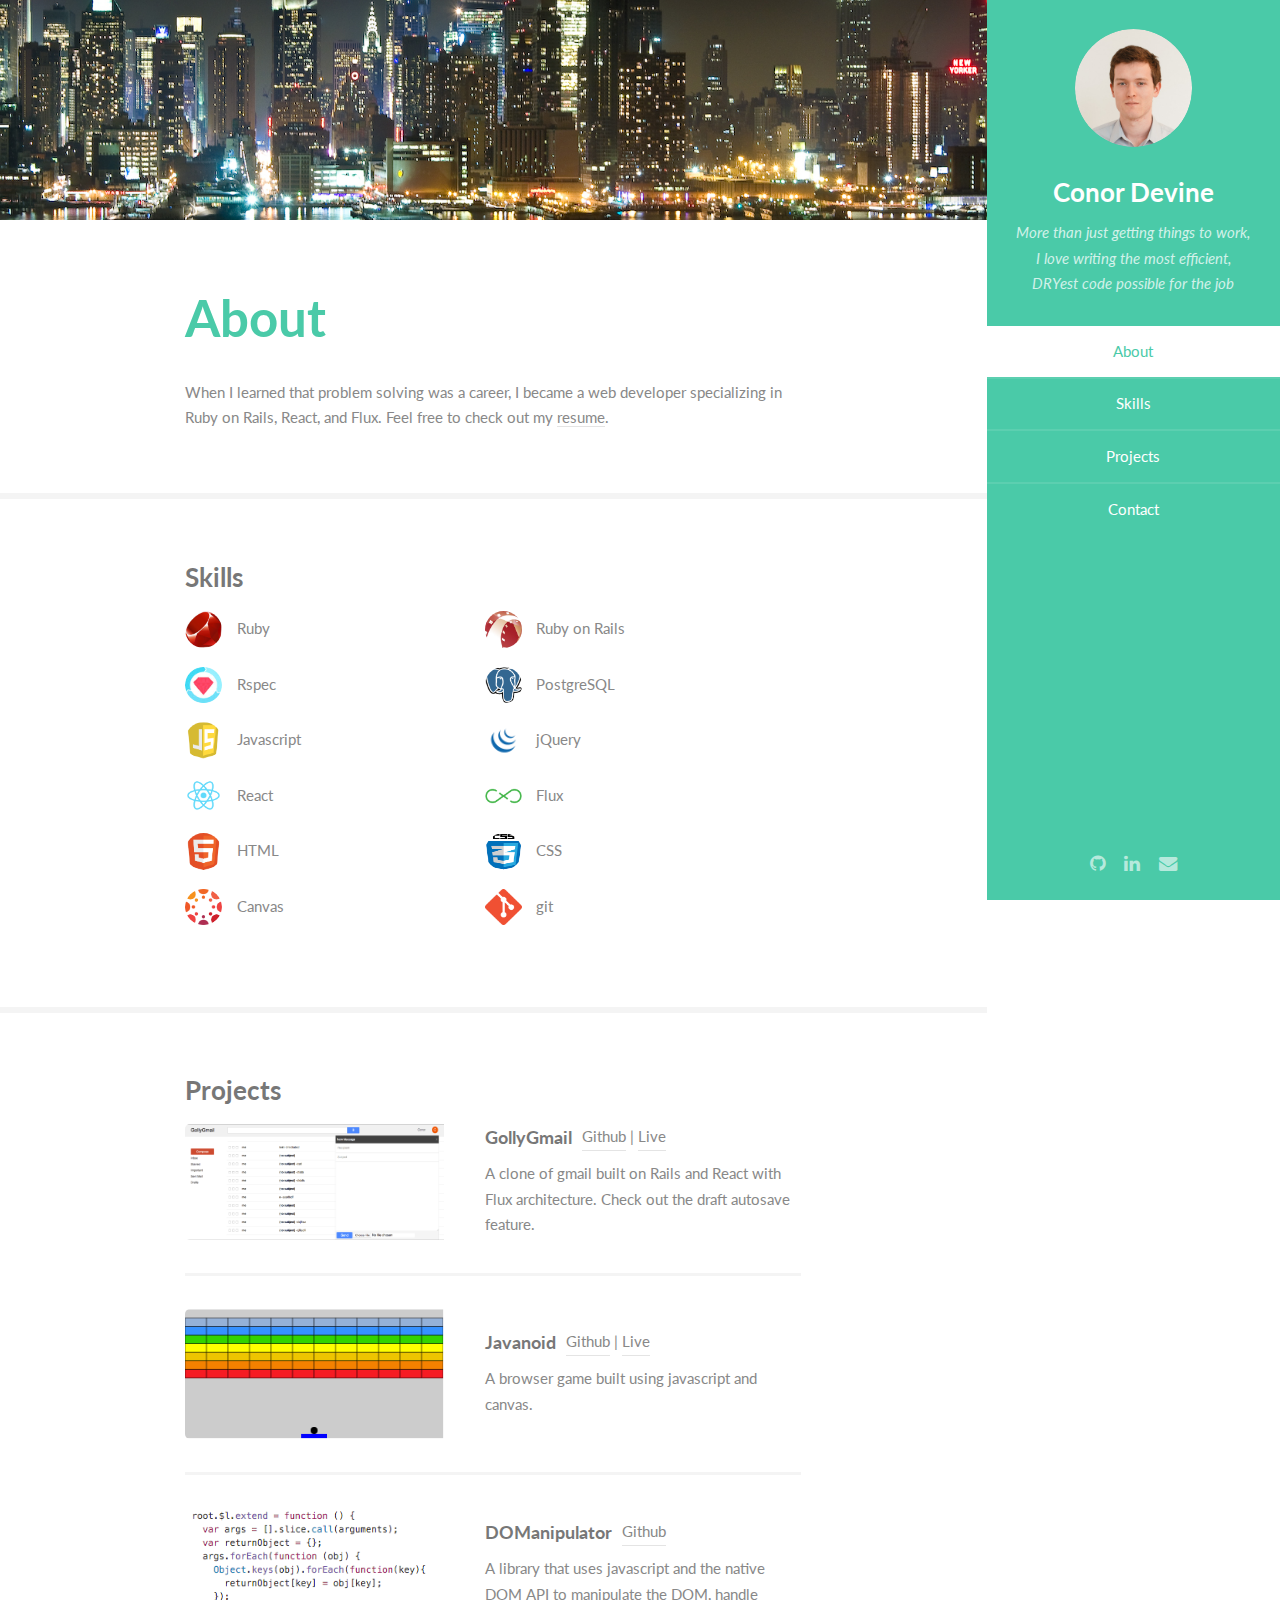
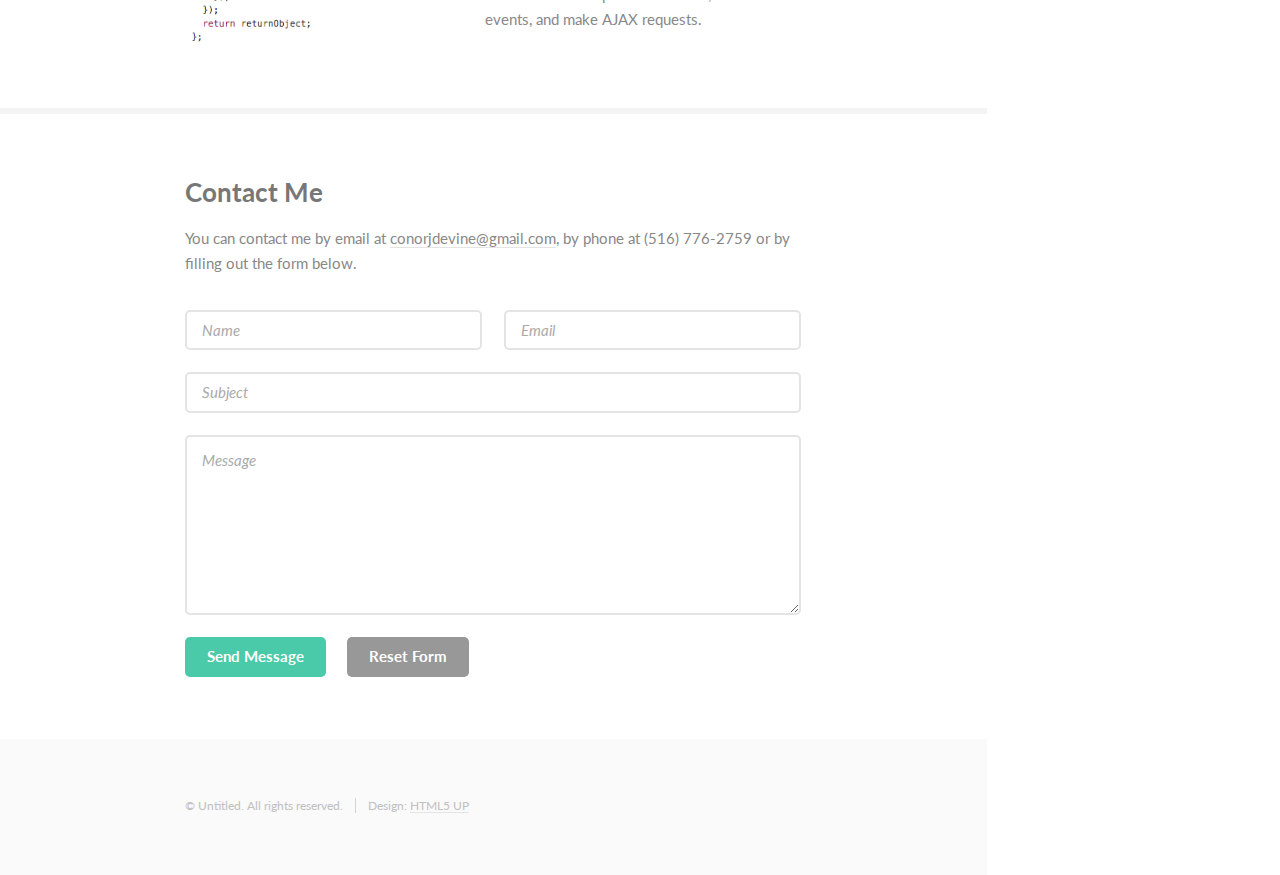
==== commit e9454848: "Update about" ====
--- a/index.html
+++ b/index.html
@@ -21,8 +21,7 @@
 				<header>
 					<span class="image avatar"><img src="images/avatar.jpg" alt="" /></span>
 					<h1 id="logo"><a href="#">Conor Devine</a></h1>
-					<p>Contact me to add an event<br  />listener
-					for my resume</p>
+					<p>More than just getting things to work, I love writing the most efficient, DRYest code possible for the job</p>
 				</header>
 				<nav id="nav">
 					<ul>
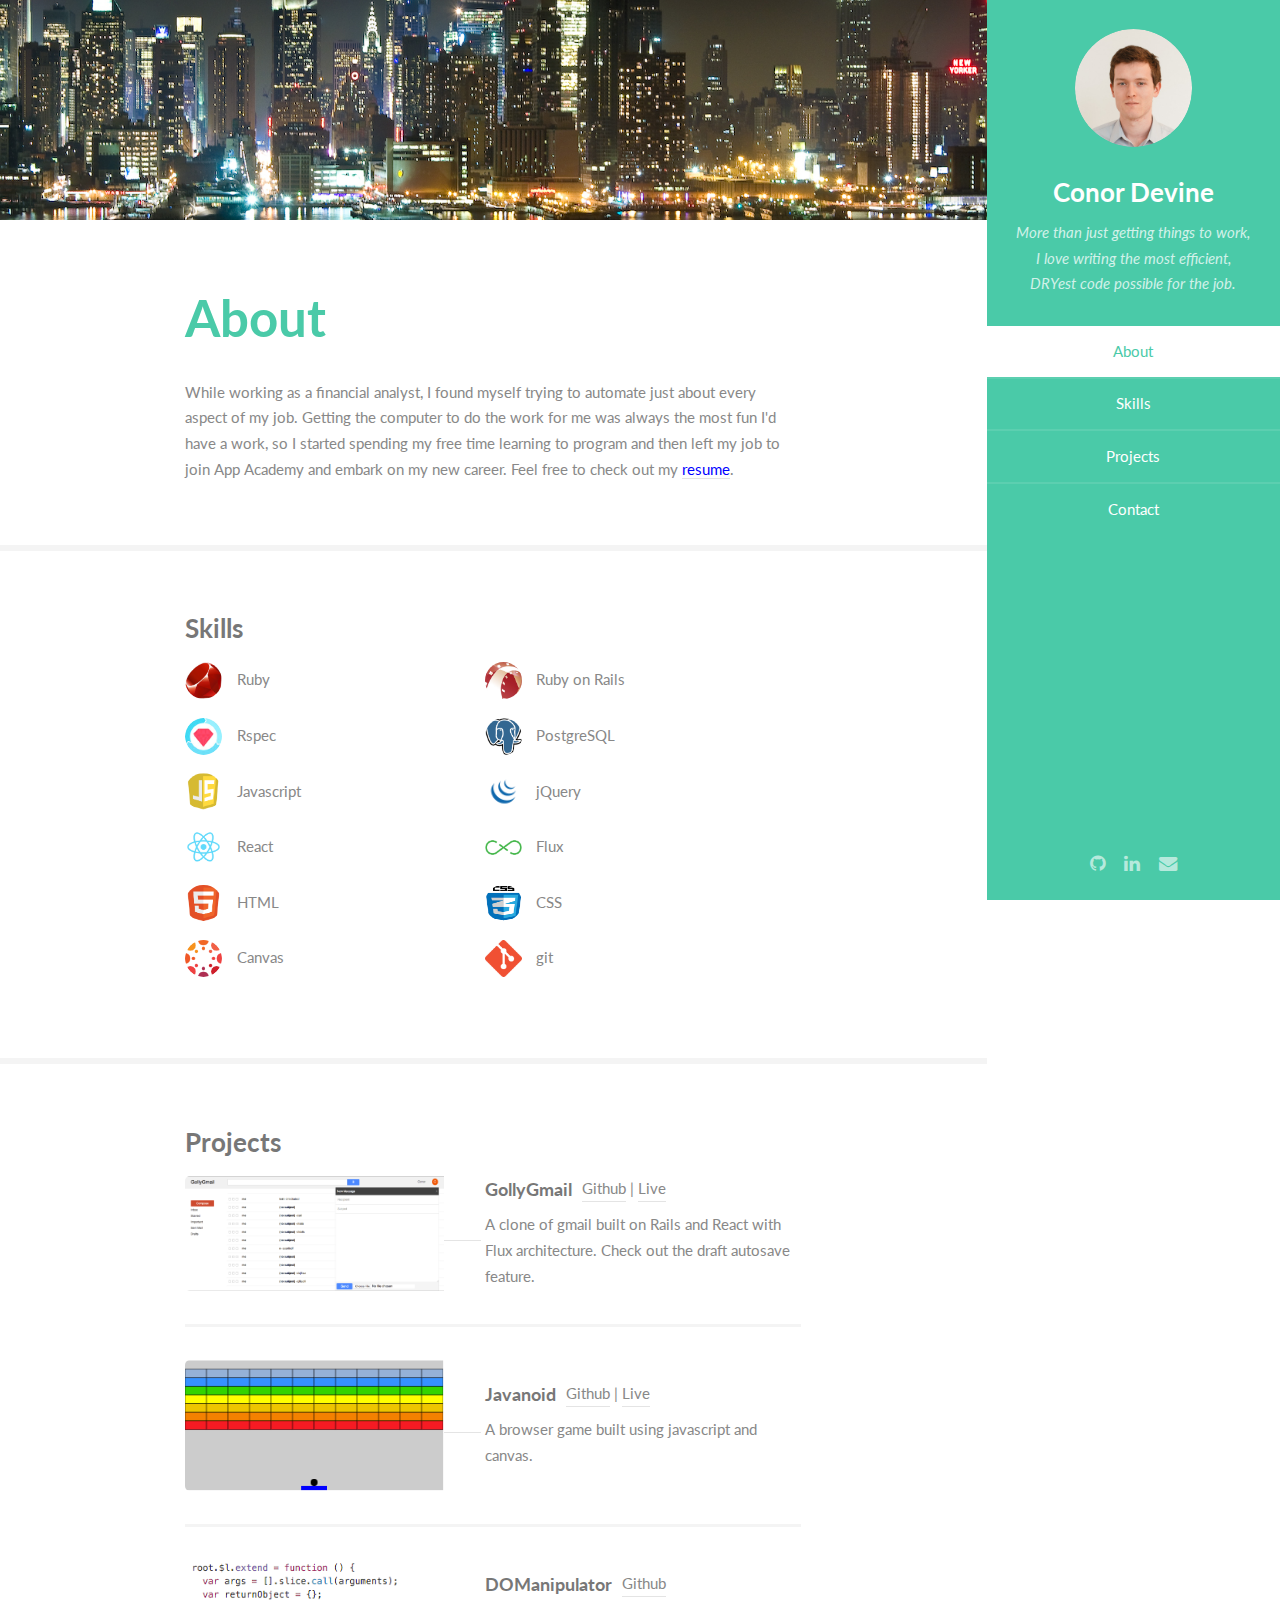
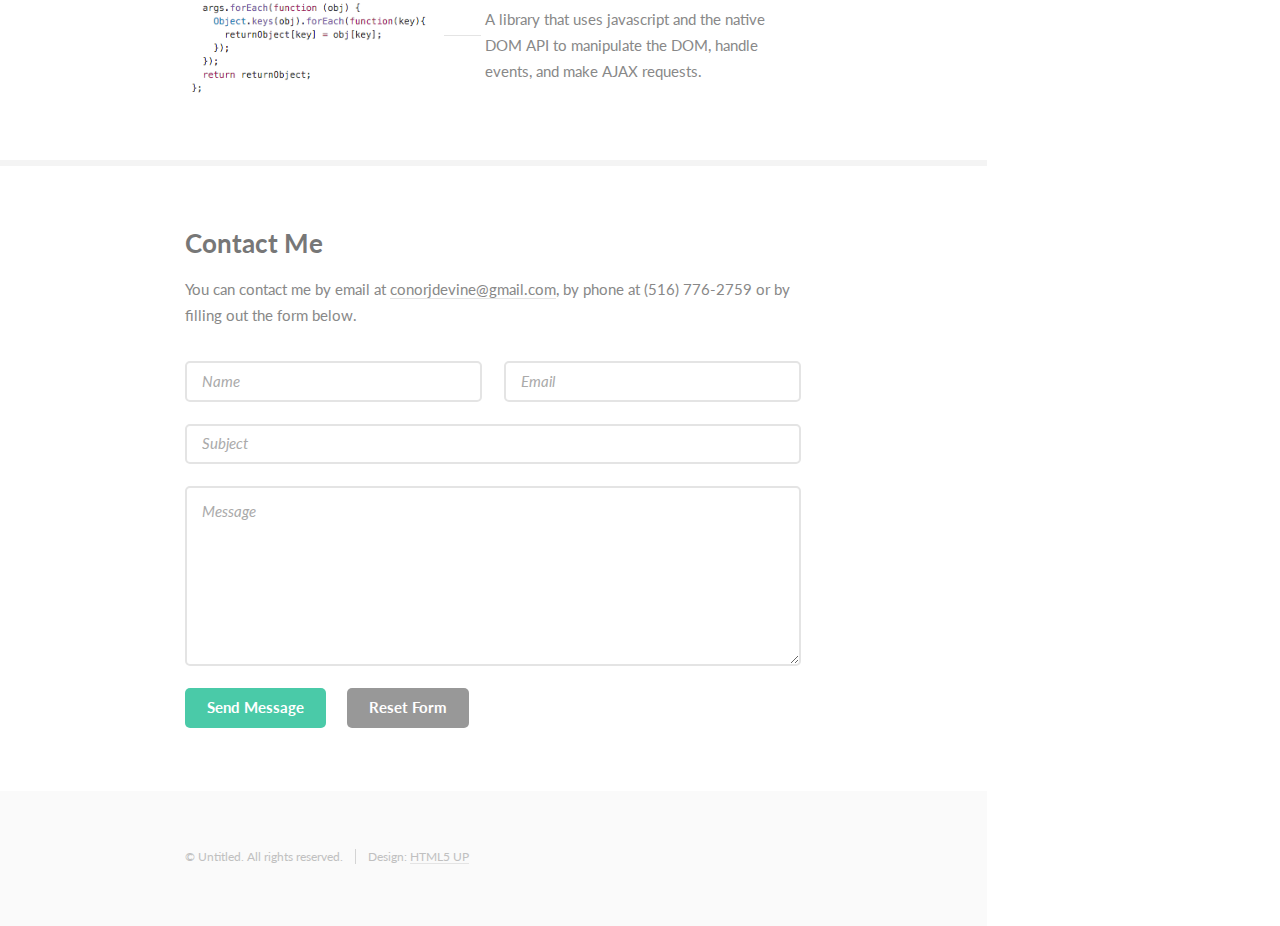
==== commit 9d67f1c5: "Add links" ====
--- a/index.html
+++ b/index.html
@@ -21,7 +21,7 @@
 				<header>
 					<span class="image avatar"><img src="images/avatar.jpg" alt="" /></span>
 					<h1 id="logo"><a href="#">Conor Devine</a></h1>
-					<p>More than just getting things to work, I love writing the most efficient, DRYest code possible for the job</p>
+					<p>More than just getting things to work, I love writing the most efficient, DRYest code possible for the job.</p>
 				</header>
 				<nav id="nav">
 					<ul>
@@ -53,7 +53,7 @@
 										<h2>About</h2>
 										<p></p>
 									</header>
-									<p>When I learned that problem solving was a career, I became a web developer specializing in Ruby on Rails, React, and Flux.  Feel free to check out my <a href="https://drive.google.com/file/d/0B9e0k6lx2XUcUmxLSmdPOS01S0E/view">resume</a>.</p>
+									<p>While working as a financial analyst, I found myself trying to automate just about every aspect of my job.  Getting the computer to do the work for me was always the most fun I'd have a work, so I started spending my free time learning to program and then left my job to join App Academy and embark on my new career.  Feel free to check out my <a href="https://drive.google.com/file/d/0B9e0k6lx2XUcUmxLSmdPOS01S0E/view" style="color:blue">resume</a>.</p>
 								</div>
 							</section>
 
@@ -84,7 +84,7 @@
 									<h3>Projects</h3>
 									<div class="features">
 										<article>
-											<img class="image" src="images/gollygmail.png" alt="" /></a>
+											<a href="http://www.gollygmail.com"><img class="image" src="images/gollygmail.png" alt="" /></a>
 											<div class="inner">
 												<div>
 													<h4>GollyGmail</h4>
@@ -94,7 +94,7 @@
 											</div>
 										</article>
 										<article>
-											<img class="image" src="images/javanoid.png" alt="" />
+											<a href="http://cdevine49.github.io/Javanoid/"><img class="image" src="images/javanoid.png" alt="" /></a>
 											<div class="inner">
 												<div>
 													<h4>Javanoid</h4>
@@ -104,7 +104,7 @@
 											</div>
 										</article>
 										<article>
-											<img class="image" src="images/DOManipulator.png" alt="" />
+											<a href="https://github.com/cdevine49/DOManipulator"><img class="image" src="images/DOManipulator.png" alt="" /></a>
 											<div class="inner">
 												<div>
 													<h4>DOManipulator</h4>
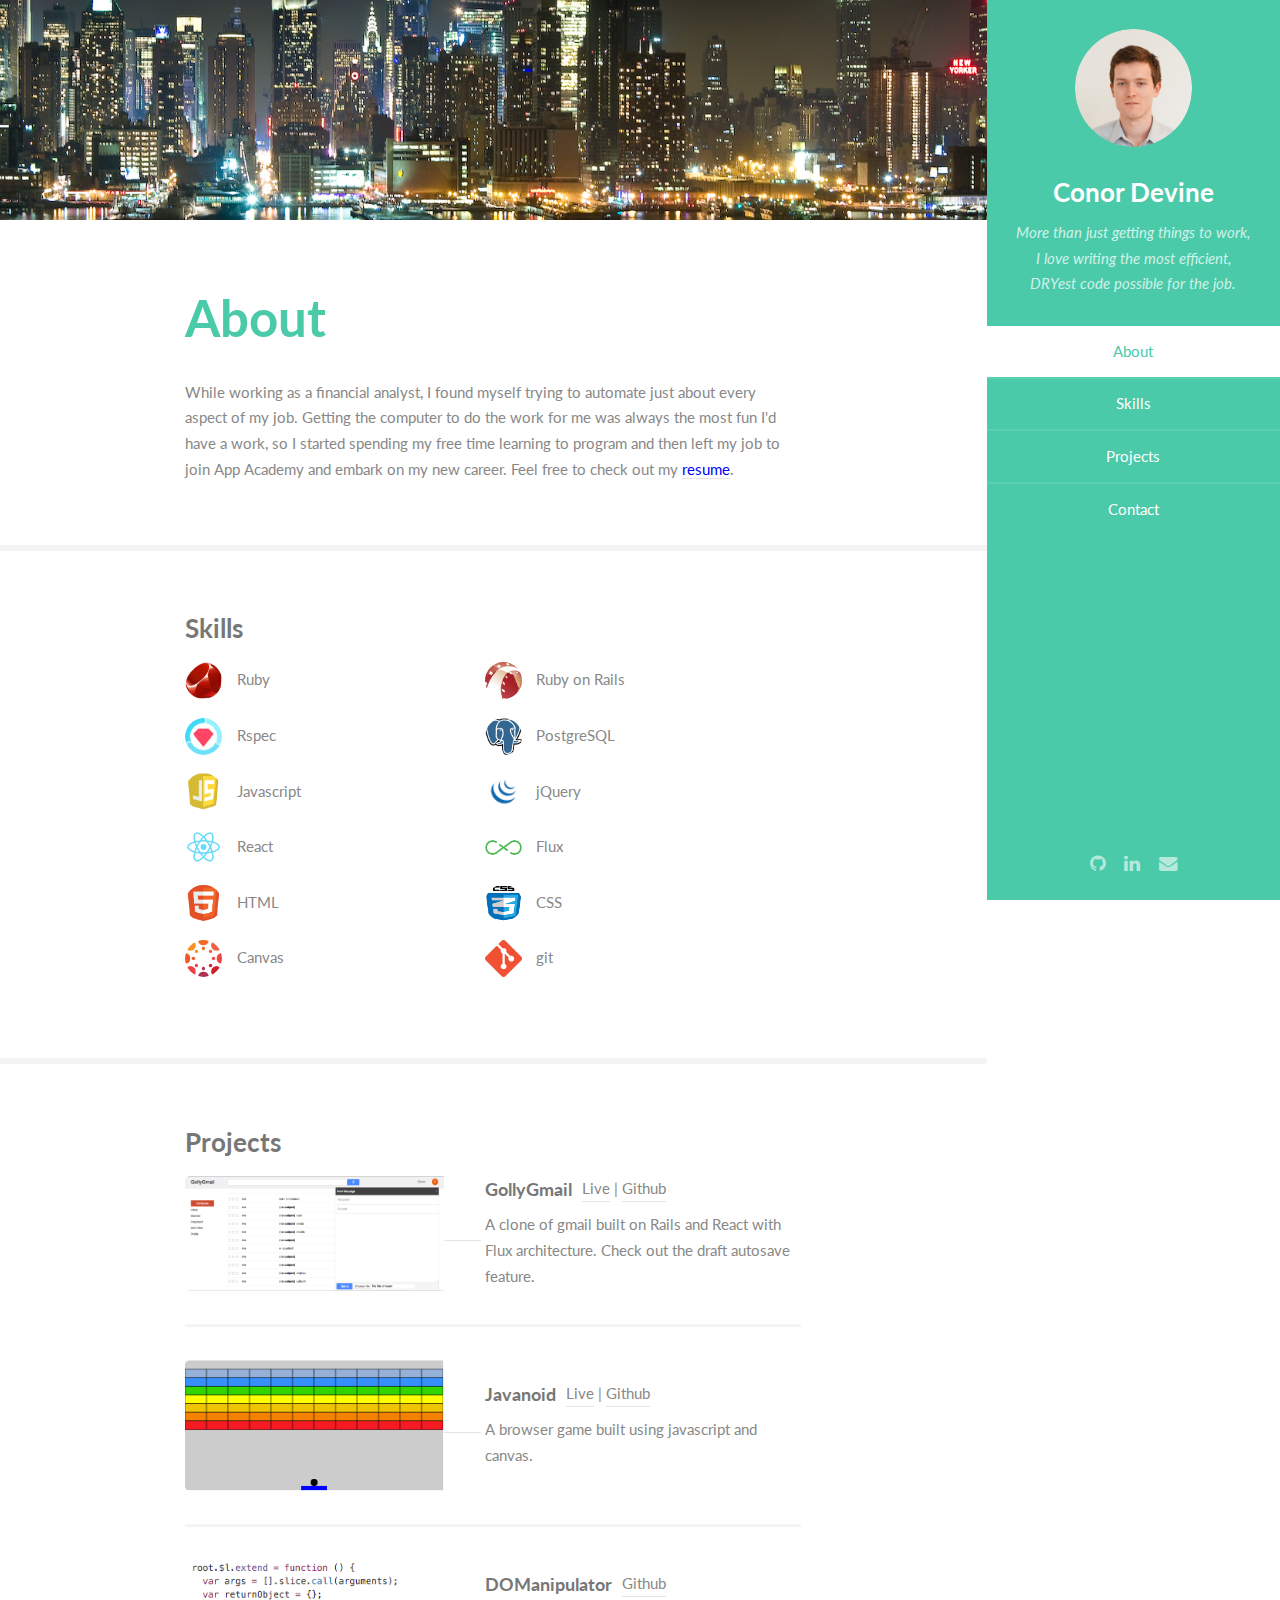
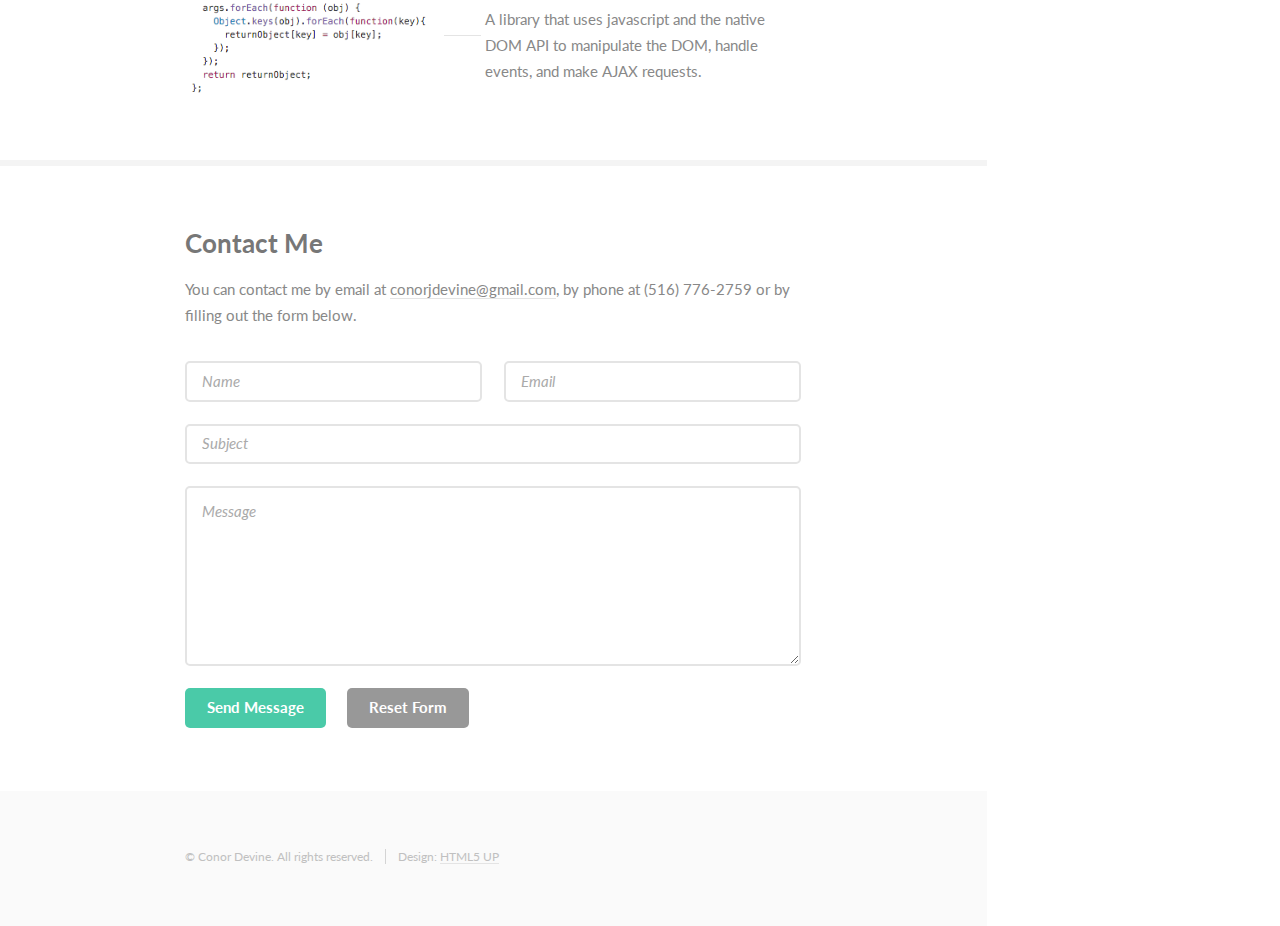
==== commit fdfb1ec6: "Fix issues" ====
--- a/index.html
+++ b/index.html
@@ -1,9 +1,5 @@
 <!DOCTYPE HTML>
-<!--
-	Read Only by HTML5 UP
-	html5up.net | @n33co
-	Free for personal and commercial use under the CCA 3.0 license (html5up.net/license)
--->
+
 <html>
 	<head>
 		<title>Conor Devine</title>
@@ -53,7 +49,7 @@
 										<h2>About</h2>
 										<p></p>
 									</header>
-									<p>While working as a financial analyst, I found myself trying to automate just about every aspect of my job.  Getting the computer to do the work for me was always the most fun I'd have a work, so I started spending my free time learning to program and then left my job to join App Academy and embark on my new career.  Feel free to check out my <a href="https://drive.google.com/file/d/0B9e0k6lx2XUcUmxLSmdPOS01S0E/view" style="color:blue">resume</a>.</p>
+									<p>While working as a financial analyst, I found myself trying to automate just about every aspect of my job.  Getting the computer to do the work for me was always the most fun I'd have a work, so I started spending my free time learning to program and then left my job to join App Academy and embark on my new career.  Feel free to check out my <a href="https://docs.google.com/document/d/1W9nhiONYb_fW7y0BVjkegHkqPf61OG2bDdcJhhIqGKI/edit?usp=sharing" style="color:blue">resume</a>.</p>
 								</div>
 							</section>
 
@@ -88,7 +84,7 @@
 											<div class="inner">
 												<div>
 													<h4>GollyGmail</h4>
-													<a href="http://www.gollygmail.com">Github</a> | <a href="https://github.com/cdevine49/golly-gmail">Live</a>
+													<a href="http://www.gollygmail.com">Live</a> | <a href="https://github.com/cdevine49/golly-gmail">Github</a>
 												</div>
 												<p>A clone of gmail built on Rails and React with Flux architecture.  Check out the draft autosave feature.</p>
 											</div>
@@ -98,7 +94,7 @@
 											<div class="inner">
 												<div>
 													<h4>Javanoid</h4>
-													<a href="http://cdevine49.github.io/Javanoid/">Github</a> | <a href="https://github.com/cdevine49/Javanoid">Live</a>
+													<a href="http://cdevine49.github.io/Javanoid/">Live</a> | <a href="https://github.com/cdevine49/Javanoid">Github</a>
 												</div>
 												<p>A browser game built using javascript and canvas.</p>
 											</div>
@@ -500,7 +496,7 @@
 					<section id="footer">
 						<div class="container">
 							<ul class="copyright">
-								<li>&copy; Untitled. All rights reserved.</li><li>Design: <a href="http://html5up.net">HTML5 UP</a></li>
+								<li>&copy; Conor Devine. All rights reserved.</li><li>Design: <a href="http://html5up.net">HTML5 UP</a></li>
 							</ul>
 						</div>
 					</section>
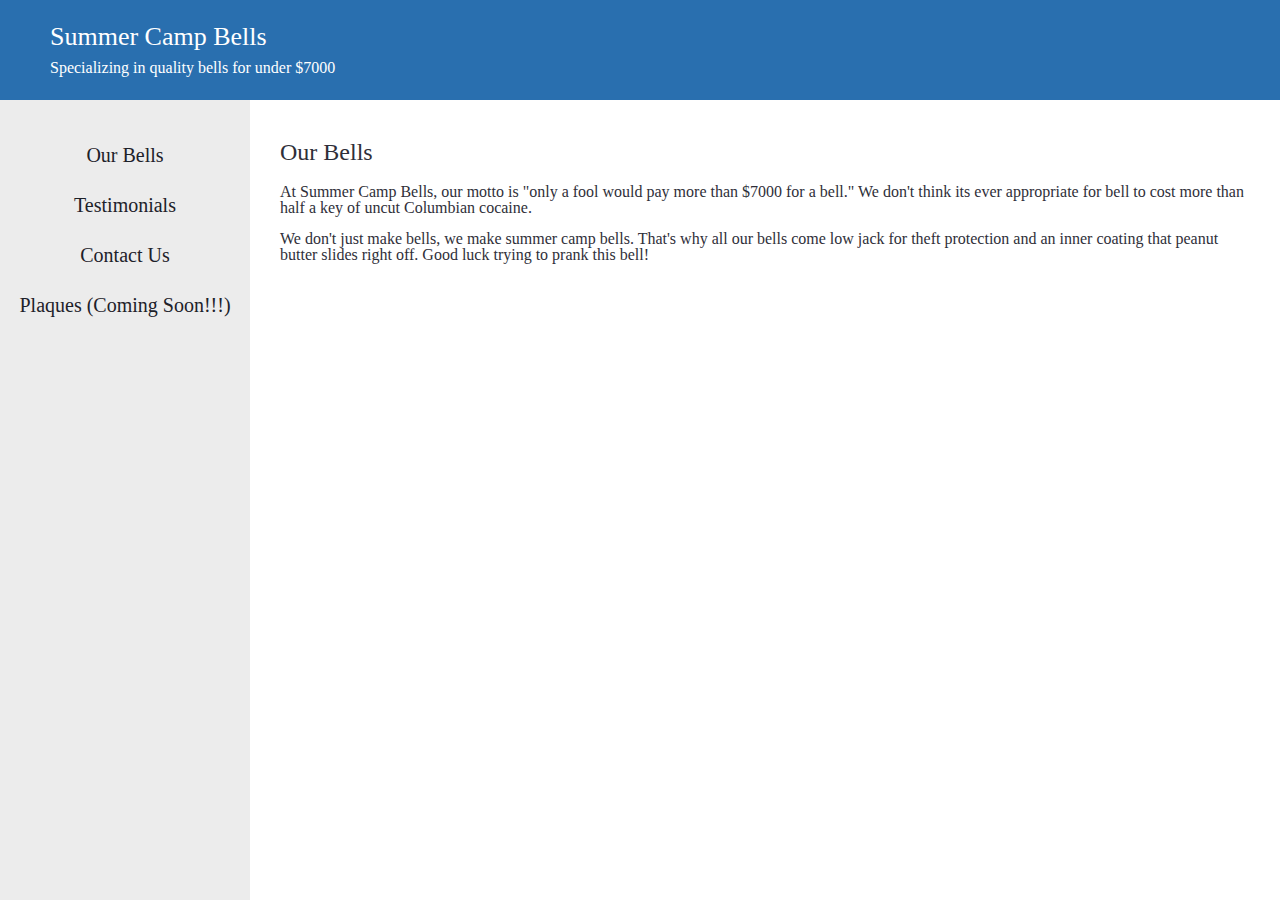
==== commit 8d3734d2: "summer camp bells" ====
--- a/index.html
+++ b/index.html
@@ -1,516 +1,74 @@
-<!DOCTYPE HTML>
+<!DOCTYPE html>
 
 <html>
-	<head>
-		<title>Conor Devine</title>
-		<meta charset="utf-8" />
-		<meta name="viewport" content="width=device-width, initial-scale=1" />
-		<!--[if lte IE 8]><script src="assets/js/ie/html5shiv.js"></script><![endif]-->
-		<link rel="stylesheet" href="assets/css/main.css" />
-		<!--[if lte IE 8]><link rel="stylesheet" href="assets/css/ie8.css" /><![endif]-->
-		<link rel='icon' href='images/favicon.ico' type="image/x-icon"/>
-	</head>
-	<body>
-
-		<!-- Header -->
-			<section id="header">
-				<header>
-					<span class="image avatar"><img src="images/avatar.jpg" alt="" /></span>
-					<h1 id="logo"><a href="#">Conor Devine</a></h1>
-					<p>More than just getting things to work, I love writing the most efficient, DRYest code possible for the job.</p>
-				</header>
-				<nav id="nav">
-					<ul>
-						<li><a href="#one" class="active">About</a></li>
-						<li><a href="#two">Skills</a></li>
-						<li><a href="#three">Projects</a></li>
-						<li><a href="#four">Contact</a></li>
-					</ul>
-				</nav>
-				<footer>
-					<ul class="icons">
-						<li><a href="http://www.github.com/cdevine49" class="icon fa-github"><span class="label">Github</span></a></li>
-						<li><a href="http://www.linkedin.com/in/conorjdevine" class="icon fa-linkedin"><span class="label">LinkedIn</span></a></li>
-						<li><a href="mailto:conorjdevine@gmail.com" class="icon fa-envelope"><span class="label">Email</span></a></li>
-					</ul>
-				</footer>
-			</section>
-
-		<!-- Wrapper -->
-			<div id="wrapper">
-
-				<!-- Main -->
-					<div id="main">
-
-						<!-- One -->
-							<section id="one">
-								<div class="container">
-									<header class="major">
-										<h2>About</h2>
-										<p></p>
-									</header>
-									<p>While working as a financial analyst, I found myself trying to automate just about every aspect of my job.  Getting the computer to do the work for me was always the most fun I'd have a work, so I started spending my free time learning to program and then left my job to join App Academy and embark on my new career.  Feel free to check out my <a href="https://docs.google.com/document/d/1W9nhiONYb_fW7y0BVjkegHkqPf61OG2bDdcJhhIqGKI/edit?usp=sharing" style="color:blue">resume</a>.</p>
-								</div>
-							</section>
-
-						<!-- Two -->
-							<section id="two">
-								<div class="container">
-									<h3>Skills</h3>
-									<ul class="feature-icons">
-										<li><img src="images/ruby.png"/>Ruby</li>
-										<li><img src="images/rails.png"/>Ruby on Rails</li>
-										<li><img src="images/rspec.png"/>Rspec</li>
-										<li><img src="images/postgresql.png"/>PostgreSQL</li>
-										<li><img src="images/javascript.png"/>Javascript</li>
-										<li><img src="images/jQuery.png"/>jQuery</li>
-										<li><img src="images/react.png"/>React</li>
-										<li><img src="images/flux.png"/>Flux</li>
-										<li><img src="images/html5.png"/>HTML</li>
-										<li><img src="images/css3.png"/>CSS</li>
-										<li><img src="images/canvas.png"/>Canvas</li>
-										<li><img src="images/git.png"/>git</li>
-									</ul>
-								</div>
-							</section>
-
-						<!-- Three -->
-							<section id="three">
-								<div class="container">
-									<h3>Projects</h3>
-									<div class="features">
-										<article>
-											<a href="http://www.gollygmail.com"><img class="image" src="images/gollygmail.png" alt="" /></a>
-											<div class="inner">
-												<div>
-													<h4>GollyGmail</h4>
-													<a href="http://www.gollygmail.com">Live</a> | <a href="https://github.com/cdevine49/golly-gmail">Github</a>
-												</div>
-												<p>A clone of gmail built on Rails and React with Flux architecture.  Check out the draft autosave feature.</p>
-											</div>
-										</article>
-										<article>
-											<a href="http://cdevine49.github.io/Javanoid/"><img class="image" src="images/javanoid.png" alt="" /></a>
-											<div class="inner">
-												<div>
-													<h4>Javanoid</h4>
-													<a href="http://cdevine49.github.io/Javanoid/">Live</a> | <a href="https://github.com/cdevine49/Javanoid">Github</a>
-												</div>
-												<p>A browser game built using javascript and canvas.</p>
-											</div>
-										</article>
-										<article>
-											<a href="https://github.com/cdevine49/DOManipulator"><img class="image" src="images/DOManipulator.png" alt="" /></a>
-											<div class="inner">
-												<div>
-													<h4>DOManipulator</h4>
-													<a href="https://github.com/cdevine49/DOManipulator">Github</a>
-												</div>
-												<p>A library that uses javascript and the native DOM API to manipulate the DOM, handle events, and make AJAX requests.</p>
-											</div>
-										</article>
-									</div>
-								</div>
-							</section>
-
-						<!-- Four -->
-							<section id="four">
-								<div class="container">
-									<h3>Contact Me</h3>
-									<p>You can contact me by email at <a href="mailto:conorjdevine@gmail.com">conorjdevine@gmail.com</a>,
-									 by phone at (516) 776-2759 or by filling out the form below.</p>
-									<form method="post" action="https://formspree.io/conorjdevine@gmail.com">
-										<div class="row uniform">
-											<div class="6u 12u(xsmall)"><input type="text" name="name" id="name" placeholder="Name" /></div>
-											<div class="6u 12u(xsmall)"><input type="email" name="email" id="email" placeholder="Email" /></div>
-										</div>
-										<div class="row uniform">
-											<div class="12u"><input type="text" name="subject" id="subject" placeholder="Subject" /></div>
-										</div>
-										<div class="row uniform">
-											<div class="12u"><textarea name="message" id="message" placeholder="Message" rows="6"></textarea></div>
-										</div>
-										<input type="hidden" name="_next" value="http://www.conorjdevine.com/#four"/>
-										<div class="row uniform">
-											<div class="12u">
-												<ul class="actions">
-													<li><input type="submit" class="special" value="Send Message" /></li>
-													<li><input type="reset" value="Reset Form" /></li>
-												</ul>
-											</div>
-										</div>
-									</form>
-								</div>
-							</section>
-
-						<!-- Five -->
-						<!--
-							<section id="five">
-								<div class="container">
-									<h3>Elements</h3>
-
-									<section>
-										<h4>Text</h4>
-										<p>This is <b>bold</b> and this is <strong>strong</strong>. This is <i>italic</i> and this is <em>emphasized</em>.
-										This is <sup>superscript</sup> text and this is <sub>subscript</sub> text.
-										This is <u>underlined</u> and this is code: <code>for (;;) { ... }</code>. Finally, <a href="#">this is a link</a>.</p>
-										<hr />
-										<header>
-											<h4>Heading with a Subtitle</h4>
-											<p>Lorem ipsum dolor sit amet nullam id egestas urna aliquam</p>
-										</header>
-										<p>Nunc lacinia ante nunc ac lobortis. Interdum adipiscing gravida odio porttitor sem non mi integer non faucibus ornare mi ut ante amet placerat aliquet. Volutpat eu sed ante lacinia sapien lorem accumsan varius montes viverra nibh in adipiscing blandit tempus accumsan.</p>
-										<header>
-											<h5>Heading with a Subtitle</h5>
-											<p>Lorem ipsum dolor sit amet nullam id egestas urna aliquam</p>
-										</header>
-										<p>Nunc lacinia ante nunc ac lobortis. Interdum adipiscing gravida odio porttitor sem non mi integer non faucibus ornare mi ut ante amet placerat aliquet. Volutpat eu sed ante lacinia sapien lorem accumsan varius montes viverra nibh in adipiscing blandit tempus accumsan.</p>
-										<hr />
-										<h2>Heading Level 2</h2>
-										<h3>Heading Level 3</h3>
-										<h4>Heading Level 4</h4>
-										<h5>Heading Level 5</h5>
-										<h6>Heading Level 6</h6>
-										<hr />
-										<h5>Blockquote</h5>
-										<blockquote>Fringilla nisl. Donec accumsan interdum nisi, quis tincidunt felis sagittis eget tempus euismod. Vestibulum ante ipsum primis in faucibus vestibulum. Blandit adipiscing eu felis iaculis volutpat ac adipiscing accumsan faucibus. Vestibulum ante ipsum primis in faucibus lorem ipsum dolor sit amet nullam adipiscing eu felis.</blockquote>
-										<h5>Preformatted</h5>
-										<pre><code>i = 0;
-
-	while (!deck.isInOrder()) {
-	    print 'Iteration ' + i;
-	    deck.shuffle();
-	    i++;
-	}
-
-	print 'It took ' + i + ' iterations to sort the deck.';</code></pre>
-									</section>
-
-									<section>
-										<h4>Lists</h4>
-										<div class="row">
-											<div class="6u 12u(xsmall)">
-												<h5>Unordered</h5>
-												<ul>
-													<li>Dolor pulvinar etiam magna etiam.</li>
-													<li>Sagittis adipiscing lorem eleifend.</li>
-													<li>Felis enim feugiat dolore viverra.</li>
-												</ul>
-												<h5>Alternate</h5>
-												<ul class="alt">
-													<li>Dolor pulvinar etiam magna etiam.</li>
-													<li>Sagittis adipiscing lorem eleifend.</li>
-													<li>Felis enim feugiat dolore viverra.</li>
-												</ul>
-											</div>
-											<div class="6u 12u(xsmall)">
-												<h5>Ordered</h5>
-												<ol>
-													<li>Dolor pulvinar etiam magna etiam.</li>
-													<li>Etiam vel felis at lorem sed viverra.</li>
-													<li>Felis enim feugiat dolore viverra.</li>
-													<li>Dolor pulvinar etiam magna etiam.</li>
-													<li>Etiam vel felis at lorem sed viverra.</li>
-													<li>Felis enim feugiat dolore viverra.</li>
-												</ol>
-												<h5>Icons</h5>
-												<ul class="icons">
-													<li><a href="#" class="icon fa-twitter"><span class="label">Twitter</span></a></li>
-													<li><a href="#" class="icon fa-facebook"><span class="label">Facebook</span></a></li>
-													<li><a href="#" class="icon fa-instagram"><span class="label">Instagram</span></a></li>
-													<li><a href="#" class="icon fa-github"><span class="label">Github</span></a></li>
-													<li><a href="#" class="icon fa-dribbble"><span class="label">Dribbble</span></a></li>
-													<li><a href="#" class="icon fa-tumblr"><span class="label">Tumblr</span></a></li>
-												</ul>
-											</div>
-										</div>
-										<h5>Actions</h5>
-										<ul class="actions">
-											<li><a href="#" class="button special">Default</a></li>
-											<li><a href="#" class="button">Default</a></li>
-											<li><a href="#" class="button alt">Default</a></li>
-										</ul>
-										<ul class="actions small">
-											<li><a href="#" class="button special small">Small</a></li>
-											<li><a href="#" class="button small">Small</a></li>
-											<li><a href="#" class="button alt small">Small</a></li>
-										</ul>
-										<div class="row">
-											<div class="3u 6u(medium) 12u$(xsmall)">
-												<ul class="actions vertical">
-													<li><a href="#" class="button special">Default</a></li>
-													<li><a href="#" class="button">Default</a></li>
-													<li><a href="#" class="button alt">Default</a></li>
-												</ul>
-											</div>
-											<div class="3u 6u$(medium) 12u$(xsmall)">
-												<ul class="actions vertical small">
-													<li><a href="#" class="button special small">Small</a></li>
-													<li><a href="#" class="button small">Small</a></li>
-													<li><a href="#" class="button alt small">Small</a></li>
-												</ul>
-											</div>
-											<div class="3u 6u(medium) 12u$(xsmall)">
-												<ul class="actions vertical">
-													<li><a href="#" class="button special fit">Default</a></li>
-													<li><a href="#" class="button fit">Default</a></li>
-													<li><a href="#" class="button alt fit">Default</a></li>
-												</ul>
-											</div>
-											<div class="3u 6u$(medium) 12u$(xsmall)">
-												<ul class="actions vertical small">
-													<li><a href="#" class="button special small fit">Small</a></li>
-													<li><a href="#" class="button small fit">Small</a></li>
-													<li><a href="#" class="button alt small fit">Small</a></li>
-												</ul>
-											</div>
-										</div>
-									</section>
-
-									<section>
-										<h4>Table</h4>
-										<h5>Default</h5>
-										<div class="table-wrapper">
-											<table>
-												<thead>
-													<tr>
-														<th>Name</th>
-														<th>Description</th>
-														<th>Price</th>
-													</tr>
-												</thead>
-												<tbody>
-													<tr>
-														<td>Item One</td>
-														<td>Ante turpis integer aliquet porttitor.</td>
-														<td>29.99</td>
-													</tr>
-													<tr>
-														<td>Item Two</td>
-														<td>Vis ac commodo adipiscing arcu aliquet.</td>
-														<td>19.99</td>
-													</tr>
-													<tr>
-														<td>Item Three</td>
-														<td> Morbi faucibus arcu accumsan lorem.</td>
-														<td>29.99</td>
-													</tr>
-													<tr>
-														<td>Item Four</td>
-														<td>Vitae integer tempus condimentum.</td>
-														<td>19.99</td>
-													</tr>
-													<tr>
-														<td>Item Five</td>
-														<td>Ante turpis integer aliquet porttitor.</td>
-														<td>29.99</td>
-													</tr>
-												</tbody>
-												<tfoot>
-													<tr>
-														<td colspan="2"></td>
-														<td>100.00</td>
-													</tr>
-												</tfoot>
-											</table>
-										</div>
-
-										<h5>Alternate</h5>
-										<div class="table-wrapper">
-											<table class="alt">
-												<thead>
-													<tr>
-														<th>Name</th>
-														<th>Description</th>
-														<th>Price</th>
-													</tr>
-												</thead>
-												<tbody>
-													<tr>
-														<td>Item One</td>
-														<td>Ante turpis integer aliquet porttitor.</td>
-														<td>29.99</td>
-													</tr>
-													<tr>
-														<td>Item Two</td>
-														<td>Vis ac commodo adipiscing arcu aliquet.</td>
-														<td>19.99</td>
-													</tr>
-													<tr>
-														<td>Item Three</td>
-														<td> Morbi faucibus arcu accumsan lorem.</td>
-														<td>29.99</td>
-													</tr>
-													<tr>
-														<td>Item Four</td>
-														<td>Vitae integer tempus condimentum.</td>
-														<td>19.99</td>
-													</tr>
-													<tr>
-														<td>Item Five</td>
-														<td>Ante turpis integer aliquet porttitor.</td>
-														<td>29.99</td>
-													</tr>
-												</tbody>
-												<tfoot>
-													<tr>
-														<td colspan="2"></td>
-														<td>100.00</td>
-													</tr>
-												</tfoot>
-											</table>
-										</div>
-									</section>
-
-									<section>
-										<h4>Buttons</h4>
-										<ul class="actions">
-											<li><a href="#" class="button special">Special</a></li>
-											<li><a href="#" class="button">Default</a></li>
-											<li><a href="#" class="button alt">Alternate</a></li>
-										</ul>
-										<ul class="actions">
-											<li><a href="#" class="button special big">Big</a></li>
-											<li><a href="#" class="button">Default</a></li>
-											<li><a href="#" class="button alt small">Small</a></li>
-										</ul>
-										<ul class="actions fit">
-											<li><a href="#" class="button special fit">Fit</a></li>
-											<li><a href="#" class="button fit">Fit</a></li>
-											<li><a href="#" class="button alt fit">Fit</a></li>
-										</ul>
-										<ul class="actions fit small">
-											<li><a href="#" class="button special fit small">Fit + Small</a></li>
-											<li><a href="#" class="button fit small">Fit + Small</a></li>
-											<li><a href="#" class="button alt fit small">Fit + Small</a></li>
-										</ul>
-										<ul class="actions">
-											<li><a href="#" class="button special icon fa-download">Icon</a></li>
-											<li><a href="#" class="button icon fa-download">Icon</a></li>
-											<li><a href="#" class="button alt icon fa-check">Icon</a></li>
-										</ul>
-										<ul class="actions">
-											<li><span class="button special disabled">Special</span></li>
-											<li><span class="button disabled">Default</span></li>
-											<li><span class="button alt disabled">Alternate</span></li>
-										</ul>
-									</section>
-
-									<section>
-										<h4>Form</h4>
-										<form method="post" action="#">
-											<div class="row uniform">
-												<div class="6u 12u(xsmall)">
-													<input type="text" name="demo-name" id="demo-name" value="" placeholder="Name" />
-												</div>
-												<div class="6u 12u(xsmall)">
-													<input type="email" name="demo-email" id="demo-email" value="" placeholder="Email" />
-												</div>
-											</div>
-											<div class="row uniform">
-												<div class="12u">
-													<div class="select-wrapper">
-														<select name="demo-category" id="demo-category">
-															<option value="">- Category -</option>
-															<option value="1">Manufacturing</option>
-															<option value="1">Shipping</option>
-															<option value="1">Administration</option>
-															<option value="1">Human Resources</option>
-														</select>
-													</div>
-												</div>
-											</div>
-											<div class="row uniform">
-												<div class="4u 12u(medium)">
-													<input type="radio" id="demo-priority-low" name="demo-priority" checked>
-													<label for="demo-priority-low">Low Priority</label>
-												</div>
-												<div class="4u 12u(medium)">
-													<input type="radio" id="demo-priority-normal" name="demo-priority">
-													<label for="demo-priority-normal">Normal Priority</label>
-												</div>
-												<div class="4u 12u(medium)">
-													<input type="radio" id="demo-priority-high" name="demo-priority">
-													<label for="demo-priority-high">High Priority</label>
-												</div>
-											</div>
-											<div class="row uniform">
-												<div class="6u 12u(medium)">
-													<input type="checkbox" id="demo-copy" name="demo-copy">
-													<label for="demo-copy">Email me a copy of this message</label>
-												</div>
-												<div class="6u 12u(medium)">
-													<input type="checkbox" id="demo-human" name="demo-human" checked>
-													<label for="demo-human">I am a human and not a robot</label>
-												</div>
-											</div>
-											<div class="row uniform">
-												<div class="12u">
-													<textarea name="demo-message" id="demo-message" placeholder="Enter your message" rows="6"></textarea>
-												</div>
-											</div>
-											<div class="row uniform">
-												<div class="12u">
-													<ul class="actions">
-														<li><input type="submit" value="Send Message" /></li>
-														<li><input type="reset" value="Reset" class="alt" /></li>
-													</ul>
-												</div>
-											</div>
-										</form>
-									</section>
-
-									<section>
-										<h4>Image</h4>
-										<h5>Fit</h5>
-										<span class="image fit"><img src="images/banner.jpg" alt="" /></span>
-										<div class="box alt">
-											<div class="row 50% uniform">
-												<div class="4u"><span class="image fit"><img src="images/pic01.jpg" alt="" /></span></div>
-												<div class="4u"><span class="image fit"><img src="images/pic02.jpg" alt="" /></span></div>
-												<div class="4u"><span class="image fit"><img src="images/pic03.jpg" alt="" /></span></div>
-											</div>
-											<div class="row 50% uniform">
-												<div class="4u"><span class="image fit"><img src="images/pic02.jpg" alt="" /></span></div>
-												<div class="4u"><span class="image fit"><img src="images/pic03.jpg" alt="" /></span></div>
-												<div class="4u"><span class="image fit"><img src="images/pic01.jpg" alt="" /></span></div>
-											</div>
-											<div class="row 50% uniform">
-												<div class="4u"><span class="image fit"><img src="images/pic03.jpg" alt="" /></span></div>
-												<div class="4u"><span class="image fit"><img src="images/pic01.jpg" alt="" /></span></div>
-												<div class="4u"><span class="image fit"><img src="images/pic02.jpg" alt="" /></span></div>
-											</div>
-										</div>
-										<h5>Left &amp; Right</h5>
-										<p><span class="image left"><img src="images/avatar.jpg" alt="" /></span>Fringilla nisl. Donec accumsan interdum nisi, quis tincidunt felis sagittis eget. tempus euismod. Vestibulum ante ipsum primis in faucibus vestibulum. Blandit adipiscing eu felis iaculis volutpat ac adipiscing accumsan eu faucibus. Integer ac pellentesque praesent tincidunt felis sagittis eget. tempus euismod. Vestibulum ante ipsum primis in faucibus vestibulum. Blandit adipiscing eu felis iaculis volutpat ac adipiscing accumsan eu faucibus. Integer ac pellentesque praesent. Donec accumsan interdum nisi, quis tincidunt felis sagittis eget. tempus euismod. Vestibulum ante ipsum primis in faucibus vestibulum. Blandit adipiscing eu felis iaculis volutpat ac adipiscing accumsan eu faucibus. Integer ac pellentesque praesent tincidunt felis sagittis eget. tempus euismod. Vestibulum ante ipsum primis in faucibus vestibulum. Blandit adipiscing eu felis iaculis volutpat ac adipiscing accumsan eu faucibus. Integer ac pellentesque praesent.</p>
-										<p><span class="image right"><img src="images/avatar.jpg" alt="" /></span>Fringilla nisl. Donec accumsan interdum nisi, quis tincidunt felis sagittis eget. tempus euismod. Vestibulum ante ipsum primis in faucibus vestibulum. Blandit adipiscing eu felis iaculis volutpat ac adipiscing accumsan eu faucibus. Integer ac pellentesque praesent tincidunt felis sagittis eget. tempus euismod. Vestibulum ante ipsum primis in faucibus vestibulum. Blandit adipiscing eu felis iaculis volutpat ac adipiscing accumsan eu faucibus. Integer ac pellentesque praesent. Donec accumsan interdum nisi, quis tincidunt felis sagittis eget. tempus euismod. Vestibulum ante ipsum primis in faucibus vestibulum. Blandit adipiscing eu felis iaculis volutpat ac adipiscing accumsan eu faucibus. Integer ac pellentesque praesent tincidunt felis sagittis eget. tempus euismod. Vestibulum ante ipsum primis in faucibus vestibulum. Blandit adipiscing eu felis iaculis volutpat ac adipiscing accumsan eu faucibus. Integer ac pellentesque praesent.</p>
-									</section>
-
-								</div>
-							</section>
-						-->
-
-					</div>
-
-				<!-- Footer -->
-					<section id="footer">
-						<div class="container">
-							<ul class="copyright">
-								<li>&copy; Conor Devine. All rights reserved.</li><li>Design: <a href="http://html5up.net">HTML5 UP</a></li>
-							</ul>
-						</div>
-					</section>
-
-			</div>
-
-		<!-- Scripts -->
-			<script src="assets/js/jquery.min.js"></script>
-			<script src="assets/js/jquery.scrollzer.min.js"></script>
-			<script src="assets/js/jquery.scrolly.min.js"></script>
-			<script src="assets/js/skel.min.js"></script>
-			<script src="assets/js/util.js"></script>
-			<!--[if lte IE 8]><script src="assets/js/ie/respond.min.js"></script><![endif]-->
-			<script src="assets/js/main.js"></script>
-
-	</body>
+  <head>
+    <title>Summer Camp Bells</title>
+    <meta charset="utf-8" />
+    <meta name="viewport" content="width=device-width, initial-scale=1" />
+    <!--[if lte IE 8
+      ]><script src="assets/js/ie/html5shiv.js"></script
+    ><![endif]-->
+    <link rel="stylesheet" href="assets/css/main.css" />
+    <!--[if lte IE 8
+      ]><link rel="stylesheet" href="assets/css/ie8.css"
+    /><![endif]-->
+    <link rel="icon" href="images/favicon.ico" type="image/x-icon" />
+  </head>
+  <body>
+    <header>
+      <h1>Summer Camp Bells</h1>
+      Specializing in quality bells for under $7000
+    </header>
+    <nav>
+      <ul>
+        <li><a href="#bells">Our Bells</a></li>
+        <li><a href="#testimonials">Testimonials</a></li>
+        <li> <a href="#contact">Contact Us</a></li>
+        <li><a href="#plaques">Plaques (Coming Soon!!!)</a></li>
+      </ul>
+    </nav>
+    <main>
+      <div id="bells" class="screen-size">
+        <h2>Our Bells</h2>
+        <p>
+          At Summer Camp Bells, our motto is "only a fool would pay more than $7000 for a bell."  We don't think its ever appropriate for bell to cost more than half a key of uncut Columbian cocaine.
+        </p>
+        <p>
+          We don't just make bells, we make summer camp bells.  That's why all our bells come low jack for theft protection and an inner coating that peanut butter slides right off.  Good luck trying to prank this bell!
+        </p>
+      </div>
+      <div id="testimonials" class="screen-size">
+        <h2>Testimonials</h2>
+        <div>
+          <h3>Sue</h3>
+          <p>At first, I was planning on buying a bell for about 7K, but thank heaven for Summer Camp Bells and their reasonably priced merchandise.</p>
+        </div>
+          <div>
+            <h3>Adam Heates-Freedom</h3>
+            <p>For years, I dreaded the first day of summer knowing that it meant three months of pranks on our cherished bell.  I mean, we already knew their camp was better than ours; did they really need to rub it in by taking our pride and joy?  But thanks to the fine folks over at summer camp bells, our new bell stayed safe and secure all summer long!</p>
+          </div>
+          <div>
+            <h3>Sean</h3>
+            <p>With this bell, every night is Sean Massey</p>
+          </div>
+      </div>
+      <div id="contact" class="screen-size">
+        <h2>Contact Us</h2>
+        <ul>
+          <li>
+            <h3>Address:</h3>
+            <span>10 Newbury St, Danvers, MA 01923</span>
+          </li>
+          <li>
+            <h3>Phone</h3>
+            <span>555-232-7843</span>
+          </li>
+        </ul>
+      </div>
+      <div id="plaques" class="screen-size">
+        <h2>Plaques (Coming Soon!!!)</h2>
+        <img src="images/construction.jpg" />
+      </div>
+    </main>
+  </body>
 </html>
--- a/assets/css/main.css
+++ b/assets/css/main.css
@@ -13,10 +13,16 @@
 		margin: 0;
 		padding: 0;
 		border: 0;
-		font-size: 100%;
+    font-size: 100%;
+    font-family: sans-serif;
 		font: inherit;
 		vertical-align: baseline;
-	}
+  }
+  
+  a {
+    color: inherit;
+    text-decoration: none;
+  }
 
 	article, aside, details, figcaption, figure, footer, header, hgroup, menu, nav, section {
 		display: block;
@@ -50,3042 +56,113 @@
 
 /* Box Model */
 
-	*, *:before, *:after {
+	/* *, *:before, *:after {
 		-moz-box-sizing: border-box;
 		-webkit-box-sizing: border-box;
 		box-sizing: border-box;
-	}
+  } */
+  
+  body {
+    color: #e9ebee;
+    position: absolute;
+    top: 0;
+    left: 0;
+    right: 0;
+    bottom: 0;
+  }
 
-/* Containers */
+  header {
+    position: fixed;
+    background: #296faf;
+    color: white;
+    height: 100px;
+    width: calc(100% - 100px);
+    width: 100%;
+    display: flex;
+    flex-direction: column;
+    justify-content: center;
+    /* align-items: center; */
+    padding: 0 50px;
+  }
 
-	.container {
-		margin-left: auto;
-		margin-right: auto;
-	}
+  header h1 {
+    font-size: 26px;
+    font-weight: 400;
+    font-family: 'Arial Rounded MT Bold';
+    margin-bottom: 10px;
+  }
 
-	.container.\31 25\25 {
-		width: 100%;
-		max-width: 56.25em;
-		min-width: 45em;
-	}
+  nav {
+    background:#ececec;
+    width: 250px;
+    height: calc(100% - 100px);
+    position: fixed;
+    top: 100px;
+    bottom: 0;
+    left: 0;
+  }
 
-	.container.\37 5\25 {
-		width: 33.75em;
-	}
+  nav ul {
+    display: flex;
+    flex-direction: column;
+    align-items: center;
+    padding-top: 30px;
+  }
 
-	.container.\35 0\25 {
-		width: 22.5em;
-	}
+  nav ul li {
+    color: #1d2129;
+    font-size: 20px;
+    padding: 15px 0;
+  }
 
-	.container.\32 5\25 {
-		width: 11.25em;
-	}
+  #not-header {
+    display: flex;
+    height: calc(100% - 100px);
+  }
 
-	.container {
-		width: 45em;
-	}
+  main {
+    position: fixed;
+    top: 100px;
+    left: 250px;
+    right: 0;
+    bottom: 0;
+    overflow: auto;
+  }
 
-	@media screen and (max-width: 1680px) {
+  main .screen-size {
+    background: white;
+    color: #2f2f39;
+    height: 100%;
+    padding: 40px 30px;
+  }
 
-		.container.\31 25\25 {
-			width: 100%;
-			max-width: 56.25em;
-			min-width: 45em;
-		}
+  .screen-size h2 {
+    font-weight: 500;
+    font-size: 24px;
+    margin-bottom: 20px;
+  }
 
-		.container.\37 5\25 {
-			width: 33.75em;
-		}
+  .screen-size p {
+    font-size: 16px;
+    margin-bottom: 15px;
+  }
 
-		.container.\35 0\25 {
-			width: 22.5em;
-		}
+  .screen-size div h3 {
+    font-size: 18px;
+    margin-bottom: 10px;
+  }
 
-		.container.\32 5\25 {
-			width: 11.25em;
-		}
+  #contact li {
+    display: flex;
+    align-items: center;
+  }
 
-		.container {
-			width: 45em;
-		}
+  #contact li h3 {
+    font-size: 18px;
+    font-weight: 500;
+    margin-right: 20px;
+  }
 
-	}
-
-	@media screen and (max-width: 1280px) {
-
-		.container.\31 25\25 {
-			width: 100%;
-			max-width: 52.5em;
-			min-width: 42em;
-		}
-
-		.container.\37 5\25 {
-			width: 31.5em;
-		}
-
-		.container.\35 0\25 {
-			width: 21em;
-		}
-
-		.container.\32 5\25 {
-			width: 10.5em;
-		}
-
-		.container {
-			width: 42em;
-		}
-
-	}
-
-	@media screen and (max-width: 1024px) {
-
-		.container.\31 25\25 {
-			width: 100%;
-			max-width: 106.25%;
-			min-width: 85%;
-		}
-
-		.container.\37 5\25 {
-			width: 63.75%;
-		}
-
-		.container.\35 0\25 {
-			width: 42.5%;
-		}
-
-		.container.\32 5\25 {
-			width: 21.25%;
-		}
-
-		.container {
-			width: 85% !important;
-		}
-
-	}
-
-	@media screen and (max-width: 736px) {
-
-		.container.\31 25\25 {
-			width: 100%;
-			max-width: 112.5%;
-			min-width: 90%;
-		}
-
-		.container.\37 5\25 {
-			width: 67.5%;
-		}
-
-		.container.\35 0\25 {
-			width: 45%;
-		}
-
-		.container.\32 5\25 {
-			width: 22.5%;
-		}
-
-		.container {
-			width: 90% !important;
-		}
-
-	}
-
-	@media screen and (max-width: 480px) {
-
-		.container.\31 25\25 {
-			width: 100%;
-			max-width: 112.5%;
-			min-width: 90%;
-		}
-
-		.container.\37 5\25 {
-			width: 67.5%;
-		}
-
-		.container.\35 0\25 {
-			width: 45%;
-		}
-
-		.container.\32 5\25 {
-			width: 22.5%;
-		}
-
-		.container {
-			width: 90% !important;
-		}
-
-	}
-
-/* Grid */
-
-	.row {
-		border-bottom: solid 1px transparent;
-		-moz-box-sizing: border-box;
-		-webkit-box-sizing: border-box;
-		box-sizing: border-box;
-	}
-
-	.row > * {
-		float: left;
-		-moz-box-sizing: border-box;
-		-webkit-box-sizing: border-box;
-		box-sizing: border-box;
-	}
-
-	.row:after, .row:before {
-		content: '';
-		display: block;
-		clear: both;
-		height: 0;
-	}
-
-	.row.uniform > * > :first-child {
-		margin-top: 0;
-	}
-
-	.row.uniform > * > :last-child {
-		margin-bottom: 0;
-	}
-
-	.row.\30 \25 > * {
-		padding: 0 0 0 0em;
-	}
-
-	.row.\30 \25 {
-		margin: 0 0 -1px 0em;
-	}
-
-	.row.uniform.\30 \25 > * {
-		padding: 0em 0 0 0em;
-	}
-
-	.row.uniform.\30 \25 {
-		margin: 0em 0 -1px 0em;
-	}
-
-	.row > * {
-		padding: 0 0 0 2em;
-	}
-
-	.row {
-		margin: 0 0 -1px -2em;
-	}
-
-	.row.uniform > * {
-		padding: 2em 0 0 2em;
-	}
-
-	.row.uniform {
-		margin: -2em 0 -1px -2em;
-	}
-
-	.row.\32 00\25 > * {
-		padding: 0 0 0 4em;
-	}
-
-	.row.\32 00\25 {
-		margin: 0 0 -1px -4em;
-	}
-
-	.row.uniform.\32 00\25 > * {
-		padding: 4em 0 0 4em;
-	}
-
-	.row.uniform.\32 00\25 {
-		margin: -4em 0 -1px -4em;
-	}
-
-	.row.\31 50\25 > * {
-		padding: 0 0 0 3em;
-	}
-
-	.row.\31 50\25 {
-		margin: 0 0 -1px -3em;
-	}
-
-	.row.uniform.\31 50\25 > * {
-		padding: 3em 0 0 3em;
-	}
-
-	.row.uniform.\31 50\25 {
-		margin: -3em 0 -1px -3em;
-	}
-
-	.row.\35 0\25 > * {
-		padding: 0 0 0 1em;
-	}
-
-	.row.\35 0\25 {
-		margin: 0 0 -1px -1em;
-	}
-
-	.row.uniform.\35 0\25 > * {
-		padding: 1em 0 0 1em;
-	}
-
-	.row.uniform.\35 0\25 {
-		margin: -1em 0 -1px -1em;
-	}
-
-	.row.\32 5\25 > * {
-		padding: 0 0 0 0.5em;
-	}
-
-	.row.\32 5\25 {
-		margin: 0 0 -1px -0.5em;
-	}
-
-	.row.uniform.\32 5\25 > * {
-		padding: 0.5em 0 0 0.5em;
-	}
-
-	.row.uniform.\32 5\25 {
-		margin: -0.5em 0 -1px -0.5em;
-	}
-
-	.\31 2u, .\31 2u\24 {
-		width: 100%;
-		clear: none;
-		margin-left: 0;
-	}
-
-	.\31 1u, .\31 1u\24 {
-		width: 91.6666666667%;
-		clear: none;
-		margin-left: 0;
-	}
-
-	.\31 0u, .\31 0u\24 {
-		width: 83.3333333333%;
-		clear: none;
-		margin-left: 0;
-	}
-
-	.\39 u, .\39 u\24 {
-		width: 75%;
-		clear: none;
-		margin-left: 0;
-	}
-
-	.\38 u, .\38 u\24 {
-		width: 66.6666666667%;
-		clear: none;
-		margin-left: 0;
-	}
-
-	.\37 u, .\37 u\24 {
-		width: 58.3333333333%;
-		clear: none;
-		margin-left: 0;
-	}
-
-	.\36 u, .\36 u\24 {
-		width: 50%;
-		clear: none;
-		margin-left: 0;
-	}
-
-	.\35 u, .\35 u\24 {
-		width: 41.6666666667%;
-		clear: none;
-		margin-left: 0;
-	}
-
-	.\34 u, .\34 u\24 {
-		width: 33.3333333333%;
-		clear: none;
-		margin-left: 0;
-	}
-
-	.\33 u, .\33 u\24 {
-		width: 25%;
-		clear: none;
-		margin-left: 0;
-	}
-
-	.\32 u, .\32 u\24 {
-		width: 16.6666666667%;
-		clear: none;
-		margin-left: 0;
-	}
-
-	.\31 u, .\31 u\24 {
-		width: 8.3333333333%;
-		clear: none;
-		margin-left: 0;
-	}
-
-	.\31 2u\24 + *,
-	.\31 1u\24 + *,
-	.\31 0u\24 + *,
-	.\39 u\24 + *,
-	.\38 u\24 + *,
-	.\37 u\24 + *,
-	.\36 u\24 + *,
-	.\35 u\24 + *,
-	.\34 u\24 + *,
-	.\33 u\24 + *,
-	.\32 u\24 + *,
-	.\31 u\24 + * {
-		clear: left;
-	}
-
-	.\-11u {
-		margin-left: 91.66667%;
-	}
-
-	.\-10u {
-		margin-left: 83.33333%;
-	}
-
-	.\-9u {
-		margin-left: 75%;
-	}
-
-	.\-8u {
-		margin-left: 66.66667%;
-	}
-
-	.\-7u {
-		margin-left: 58.33333%;
-	}
-
-	.\-6u {
-		margin-left: 50%;
-	}
-
-	.\-5u {
-		margin-left: 41.66667%;
-	}
-
-	.\-4u {
-		margin-left: 33.33333%;
-	}
-
-	.\-3u {
-		margin-left: 25%;
-	}
-
-	.\-2u {
-		margin-left: 16.66667%;
-	}
-
-	.\-1u {
-		margin-left: 8.33333%;
-	}
-
-	@media screen and (max-width: 1680px) {
-
-		.row > * {
-			padding: 0 0 0 2em;
-		}
-
-		.row {
-			margin: 0 0 -1px -2em;
-		}
-
-		.row.uniform > * {
-			padding: 2em 0 0 2em;
-		}
-
-		.row.uniform {
-			margin: -2em 0 -1px -2em;
-		}
-
-		.row.\32 00\25 > * {
-			padding: 0 0 0 4em;
-		}
-
-		.row.\32 00\25 {
-			margin: 0 0 -1px -4em;
-		}
-
-		.row.uniform.\32 00\25 > * {
-			padding: 4em 0 0 4em;
-		}
-
-		.row.uniform.\32 00\25 {
-			margin: -4em 0 -1px -4em;
-		}
-
-		.row.\31 50\25 > * {
-			padding: 0 0 0 3em;
-		}
-
-		.row.\31 50\25 {
-			margin: 0 0 -1px -3em;
-		}
-
-		.row.uniform.\31 50\25 > * {
-			padding: 3em 0 0 3em;
-		}
-
-		.row.uniform.\31 50\25 {
-			margin: -3em 0 -1px -3em;
-		}
-
-		.row.\35 0\25 > * {
-			padding: 0 0 0 1em;
-		}
-
-		.row.\35 0\25 {
-			margin: 0 0 -1px -1em;
-		}
-
-		.row.uniform.\35 0\25 > * {
-			padding: 1em 0 0 1em;
-		}
-
-		.row.uniform.\35 0\25 {
-			margin: -1em 0 -1px -1em;
-		}
-
-		.row.\32 5\25 > * {
-			padding: 0 0 0 0.5em;
-		}
-
-		.row.\32 5\25 {
-			margin: 0 0 -1px -0.5em;
-		}
-
-		.row.uniform.\32 5\25 > * {
-			padding: 0.5em 0 0 0.5em;
-		}
-
-		.row.uniform.\32 5\25 {
-			margin: -0.5em 0 -1px -0.5em;
-		}
-
-		.\31 2u\28xlarge\29, .\31 2u\24\28xlarge\29 {
-			width: 100%;
-			clear: none;
-			margin-left: 0;
-		}
-
-		.\31 1u\28xlarge\29, .\31 1u\24\28xlarge\29 {
-			width: 91.6666666667%;
-			clear: none;
-			margin-left: 0;
-		}
-
-		.\31 0u\28xlarge\29, .\31 0u\24\28xlarge\29 {
-			width: 83.3333333333%;
-			clear: none;
-			margin-left: 0;
-		}
-
-		.\39 u\28xlarge\29, .\39 u\24\28xlarge\29 {
-			width: 75%;
-			clear: none;
-			margin-left: 0;
-		}
-
-		.\38 u\28xlarge\29, .\38 u\24\28xlarge\29 {
-			width: 66.6666666667%;
-			clear: none;
-			margin-left: 0;
-		}
-
-		.\37 u\28xlarge\29, .\37 u\24\28xlarge\29 {
-			width: 58.3333333333%;
-			clear: none;
-			margin-left: 0;
-		}
-
-		.\36 u\28xlarge\29, .\36 u\24\28xlarge\29 {
-			width: 50%;
-			clear: none;
-			margin-left: 0;
-		}
-
-		.\35 u\28xlarge\29, .\35 u\24\28xlarge\29 {
-			width: 41.6666666667%;
-			clear: none;
-			margin-left: 0;
-		}
-
-		.\34 u\28xlarge\29, .\34 u\24\28xlarge\29 {
-			width: 33.3333333333%;
-			clear: none;
-			margin-left: 0;
-		}
-
-		.\33 u\28xlarge\29, .\33 u\24\28xlarge\29 {
-			width: 25%;
-			clear: none;
-			margin-left: 0;
-		}
-
-		.\32 u\28xlarge\29, .\32 u\24\28xlarge\29 {
-			width: 16.6666666667%;
-			clear: none;
-			margin-left: 0;
-		}
-
-		.\31 u\28xlarge\29, .\31 u\24\28xlarge\29 {
-			width: 8.3333333333%;
-			clear: none;
-			margin-left: 0;
-		}
-
-		.\31 2u\24\28xlarge\29 + *,
-		.\31 1u\24\28xlarge\29 + *,
-		.\31 0u\24\28xlarge\29 + *,
-		.\39 u\24\28xlarge\29 + *,
-		.\38 u\24\28xlarge\29 + *,
-		.\37 u\24\28xlarge\29 + *,
-		.\36 u\24\28xlarge\29 + *,
-		.\35 u\24\28xlarge\29 + *,
-		.\34 u\24\28xlarge\29 + *,
-		.\33 u\24\28xlarge\29 + *,
-		.\32 u\24\28xlarge\29 + *,
-		.\31 u\24\28xlarge\29 + * {
-			clear: left;
-		}
-
-		.\-11u\28xlarge\29 {
-			margin-left: 91.66667%;
-		}
-
-		.\-10u\28xlarge\29 {
-			margin-left: 83.33333%;
-		}
-
-		.\-9u\28xlarge\29 {
-			margin-left: 75%;
-		}
-
-		.\-8u\28xlarge\29 {
-			margin-left: 66.66667%;
-		}
-
-		.\-7u\28xlarge\29 {
-			margin-left: 58.33333%;
-		}
-
-		.\-6u\28xlarge\29 {
-			margin-left: 50%;
-		}
-
-		.\-5u\28xlarge\29 {
-			margin-left: 41.66667%;
-		}
-
-		.\-4u\28xlarge\29 {
-			margin-left: 33.33333%;
-		}
-
-		.\-3u\28xlarge\29 {
-			margin-left: 25%;
-		}
-
-		.\-2u\28xlarge\29 {
-			margin-left: 16.66667%;
-		}
-
-		.\-1u\28xlarge\29 {
-			margin-left: 8.33333%;
-		}
-
-	}
-
-	@media screen and (max-width: 1280px) {
-
-		.row > * {
-			padding: 0 0 0 1.5em;
-		}
-
-		.row {
-			margin: 0 0 -1px -1.5em;
-		}
-
-		.row.uniform > * {
-			padding: 1.5em 0 0 1.5em;
-		}
-
-		.row.uniform {
-			margin: -1.5em 0 -1px -1.5em;
-		}
-
-		.row.\32 00\25 > * {
-			padding: 0 0 0 3em;
-		}
-
-		.row.\32 00\25 {
-			margin: 0 0 -1px -3em;
-		}
-
-		.row.uniform.\32 00\25 > * {
-			padding: 3em 0 0 3em;
-		}
-
-		.row.uniform.\32 00\25 {
-			margin: -3em 0 -1px -3em;
-		}
-
-		.row.\31 50\25 > * {
-			padding: 0 0 0 2.25em;
-		}
-
-		.row.\31 50\25 {
-			margin: 0 0 -1px -2.25em;
-		}
-
-		.row.uniform.\31 50\25 > * {
-			padding: 2.25em 0 0 2.25em;
-		}
-
-		.row.uniform.\31 50\25 {
-			margin: -2.25em 0 -1px -2.25em;
-		}
-
-		.row.\35 0\25 > * {
-			padding: 0 0 0 0.75em;
-		}
-
-		.row.\35 0\25 {
-			margin: 0 0 -1px -0.75em;
-		}
-
-		.row.uniform.\35 0\25 > * {
-			padding: 0.75em 0 0 0.75em;
-		}
-
-		.row.uniform.\35 0\25 {
-			margin: -0.75em 0 -1px -0.75em;
-		}
-
-		.row.\32 5\25 > * {
-			padding: 0 0 0 0.375em;
-		}
-
-		.row.\32 5\25 {
-			margin: 0 0 -1px -0.375em;
-		}
-
-		.row.uniform.\32 5\25 > * {
-			padding: 0.375em 0 0 0.375em;
-		}
-
-		.row.uniform.\32 5\25 {
-			margin: -0.375em 0 -1px -0.375em;
-		}
-
-		.\31 2u\28large\29, .\31 2u\24\28large\29 {
-			width: 100%;
-			clear: none;
-			margin-left: 0;
-		}
-
-		.\31 1u\28large\29, .\31 1u\24\28large\29 {
-			width: 91.6666666667%;
-			clear: none;
-			margin-left: 0;
-		}
-
-		.\31 0u\28large\29, .\31 0u\24\28large\29 {
-			width: 83.3333333333%;
-			clear: none;
-			margin-left: 0;
-		}
-
-		.\39 u\28large\29, .\39 u\24\28large\29 {
-			width: 75%;
-			clear: none;
-			margin-left: 0;
-		}
-
-		.\38 u\28large\29, .\38 u\24\28large\29 {
-			width: 66.6666666667%;
-			clear: none;
-			margin-left: 0;
-		}
-
-		.\37 u\28large\29, .\37 u\24\28large\29 {
-			width: 58.3333333333%;
-			clear: none;
-			margin-left: 0;
-		}
-
-		.\36 u\28large\29, .\36 u\24\28large\29 {
-			width: 50%;
-			clear: none;
-			margin-left: 0;
-		}
-
-		.\35 u\28large\29, .\35 u\24\28large\29 {
-			width: 41.6666666667%;
-			clear: none;
-			margin-left: 0;
-		}
-
-		.\34 u\28large\29, .\34 u\24\28large\29 {
-			width: 33.3333333333%;
-			clear: none;
-			margin-left: 0;
-		}
-
-		.\33 u\28large\29, .\33 u\24\28large\29 {
-			width: 25%;
-			clear: none;
-			margin-left: 0;
-		}
-
-		.\32 u\28large\29, .\32 u\24\28large\29 {
-			width: 16.6666666667%;
-			clear: none;
-			margin-left: 0;
-		}
-
-		.\31 u\28large\29, .\31 u\24\28large\29 {
-			width: 8.3333333333%;
-			clear: none;
-			margin-left: 0;
-		}
-
-		.\31 2u\24\28large\29 + *,
-		.\31 1u\24\28large\29 + *,
-		.\31 0u\24\28large\29 + *,
-		.\39 u\24\28large\29 + *,
-		.\38 u\24\28large\29 + *,
-		.\37 u\24\28large\29 + *,
-		.\36 u\24\28large\29 + *,
-		.\35 u\24\28large\29 + *,
-		.\34 u\24\28large\29 + *,
-		.\33 u\24\28large\29 + *,
-		.\32 u\24\28large\29 + *,
-		.\31 u\24\28large\29 + * {
-			clear: left;
-		}
-
-		.\-11u\28large\29 {
-			margin-left: 91.66667%;
-		}
-
-		.\-10u\28large\29 {
-			margin-left: 83.33333%;
-		}
-
-		.\-9u\28large\29 {
-			margin-left: 75%;
-		}
-
-		.\-8u\28large\29 {
-			margin-left: 66.66667%;
-		}
-
-		.\-7u\28large\29 {
-			margin-left: 58.33333%;
-		}
-
-		.\-6u\28large\29 {
-			margin-left: 50%;
-		}
-
-		.\-5u\28large\29 {
-			margin-left: 41.66667%;
-		}
-
-		.\-4u\28large\29 {
-			margin-left: 33.33333%;
-		}
-
-		.\-3u\28large\29 {
-			margin-left: 25%;
-		}
-
-		.\-2u\28large\29 {
-			margin-left: 16.66667%;
-		}
-
-		.\-1u\28large\29 {
-			margin-left: 8.33333%;
-		}
-
-	}
-
-	@media screen and (max-width: 1024px) {
-
-		.row > * {
-			padding: 0 0 0 1.5em;
-		}
-
-		.row {
-			margin: 0 0 -1px -1.5em;
-		}
-
-		.row.uniform > * {
-			padding: 1.5em 0 0 1.5em;
-		}
-
-		.row.uniform {
-			margin: -1.5em 0 -1px -1.5em;
-		}
-
-		.row.\32 00\25 > * {
-			padding: 0 0 0 3em;
-		}
-
-		.row.\32 00\25 {
-			margin: 0 0 -1px -3em;
-		}
-
-		.row.uniform.\32 00\25 > * {
-			padding: 3em 0 0 3em;
-		}
-
-		.row.uniform.\32 00\25 {
-			margin: -3em 0 -1px -3em;
-		}
-
-		.row.\31 50\25 > * {
-			padding: 0 0 0 2.25em;
-		}
-
-		.row.\31 50\25 {
-			margin: 0 0 -1px -2.25em;
-		}
-
-		.row.uniform.\31 50\25 > * {
-			padding: 2.25em 0 0 2.25em;
-		}
-
-		.row.uniform.\31 50\25 {
-			margin: -2.25em 0 -1px -2.25em;
-		}
-
-		.row.\35 0\25 > * {
-			padding: 0 0 0 0.75em;
-		}
-
-		.row.\35 0\25 {
-			margin: 0 0 -1px -0.75em;
-		}
-
-		.row.uniform.\35 0\25 > * {
-			padding: 0.75em 0 0 0.75em;
-		}
-
-		.row.uniform.\35 0\25 {
-			margin: -0.75em 0 -1px -0.75em;
-		}
-
-		.row.\32 5\25 > * {
-			padding: 0 0 0 0.375em;
-		}
-
-		.row.\32 5\25 {
-			margin: 0 0 -1px -0.375em;
-		}
-
-		.row.uniform.\32 5\25 > * {
-			padding: 0.375em 0 0 0.375em;
-		}
-
-		.row.uniform.\32 5\25 {
-			margin: -0.375em 0 -1px -0.375em;
-		}
-
-		.\31 2u\28medium\29, .\31 2u\24\28medium\29 {
-			width: 100%;
-			clear: none;
-			margin-left: 0;
-		}
-
-		.\31 1u\28medium\29, .\31 1u\24\28medium\29 {
-			width: 91.6666666667%;
-			clear: none;
-			margin-left: 0;
-		}
-
-		.\31 0u\28medium\29, .\31 0u\24\28medium\29 {
-			width: 83.3333333333%;
-			clear: none;
-			margin-left: 0;
-		}
-
-		.\39 u\28medium\29, .\39 u\24\28medium\29 {
-			width: 75%;
-			clear: none;
-			margin-left: 0;
-		}
-
-		.\38 u\28medium\29, .\38 u\24\28medium\29 {
-			width: 66.6666666667%;
-			clear: none;
-			margin-left: 0;
-		}
-
-		.\37 u\28medium\29, .\37 u\24\28medium\29 {
-			width: 58.3333333333%;
-			clear: none;
-			margin-left: 0;
-		}
-
-		.\36 u\28medium\29, .\36 u\24\28medium\29 {
-			width: 50%;
-			clear: none;
-			margin-left: 0;
-		}
-
-		.\35 u\28medium\29, .\35 u\24\28medium\29 {
-			width: 41.6666666667%;
-			clear: none;
-			margin-left: 0;
-		}
-
-		.\34 u\28medium\29, .\34 u\24\28medium\29 {
-			width: 33.3333333333%;
-			clear: none;
-			margin-left: 0;
-		}
-
-		.\33 u\28medium\29, .\33 u\24\28medium\29 {
-			width: 25%;
-			clear: none;
-			margin-left: 0;
-		}
-
-		.\32 u\28medium\29, .\32 u\24\28medium\29 {
-			width: 16.6666666667%;
-			clear: none;
-			margin-left: 0;
-		}
-
-		.\31 u\28medium\29, .\31 u\24\28medium\29 {
-			width: 8.3333333333%;
-			clear: none;
-			margin-left: 0;
-		}
-
-		.\31 2u\24\28medium\29 + *,
-		.\31 1u\24\28medium\29 + *,
-		.\31 0u\24\28medium\29 + *,
-		.\39 u\24\28medium\29 + *,
-		.\38 u\24\28medium\29 + *,
-		.\37 u\24\28medium\29 + *,
-		.\36 u\24\28medium\29 + *,
-		.\35 u\24\28medium\29 + *,
-		.\34 u\24\28medium\29 + *,
-		.\33 u\24\28medium\29 + *,
-		.\32 u\24\28medium\29 + *,
-		.\31 u\24\28medium\29 + * {
-			clear: left;
-		}
-
-		.\-11u\28medium\29 {
-			margin-left: 91.66667%;
-		}
-
-		.\-10u\28medium\29 {
-			margin-left: 83.33333%;
-		}
-
-		.\-9u\28medium\29 {
-			margin-left: 75%;
-		}
-
-		.\-8u\28medium\29 {
-			margin-left: 66.66667%;
-		}
-
-		.\-7u\28medium\29 {
-			margin-left: 58.33333%;
-		}
-
-		.\-6u\28medium\29 {
-			margin-left: 50%;
-		}
-
-		.\-5u\28medium\29 {
-			margin-left: 41.66667%;
-		}
-
-		.\-4u\28medium\29 {
-			margin-left: 33.33333%;
-		}
-
-		.\-3u\28medium\29 {
-			margin-left: 25%;
-		}
-
-		.\-2u\28medium\29 {
-			margin-left: 16.66667%;
-		}
-
-		.\-1u\28medium\29 {
-			margin-left: 8.33333%;
-		}
-
-	}
-
-	@media screen and (max-width: 736px) {
-
-		.row > * {
-			padding: 0 0 0 1.25em;
-		}
-
-		.row {
-			margin: 0 0 -1px -1.25em;
-		}
-
-		.row.uniform > * {
-			padding: 1.25em 0 0 1.25em;
-		}
-
-		.row.uniform {
-			margin: -1.25em 0 -1px -1.25em;
-		}
-
-		.row.\32 00\25 > * {
-			padding: 0 0 0 2.5em;
-		}
-
-		.row.\32 00\25 {
-			margin: 0 0 -1px -2.5em;
-		}
-
-		.row.uniform.\32 00\25 > * {
-			padding: 2.5em 0 0 2.5em;
-		}
-
-		.row.uniform.\32 00\25 {
-			margin: -2.5em 0 -1px -2.5em;
-		}
-
-		.row.\31 50\25 > * {
-			padding: 0 0 0 1.875em;
-		}
-
-		.row.\31 50\25 {
-			margin: 0 0 -1px -1.875em;
-		}
-
-		.row.uniform.\31 50\25 > * {
-			padding: 1.875em 0 0 1.875em;
-		}
-
-		.row.uniform.\31 50\25 {
-			margin: -1.875em 0 -1px -1.875em;
-		}
-
-		.row.\35 0\25 > * {
-			padding: 0 0 0 0.625em;
-		}
-
-		.row.\35 0\25 {
-			margin: 0 0 -1px -0.625em;
-		}
-
-		.row.uniform.\35 0\25 > * {
-			padding: 0.625em 0 0 0.625em;
-		}
-
-		.row.uniform.\35 0\25 {
-			margin: -0.625em 0 -1px -0.625em;
-		}
-
-		.row.\32 5\25 > * {
-			padding: 0 0 0 0.3125em;
-		}
-
-		.row.\32 5\25 {
-			margin: 0 0 -1px -0.3125em;
-		}
-
-		.row.uniform.\32 5\25 > * {
-			padding: 0.3125em 0 0 0.3125em;
-		}
-
-		.row.uniform.\32 5\25 {
-			margin: -0.3125em 0 -1px -0.3125em;
-		}
-
-		.\31 2u\28small\29, .\31 2u\24\28small\29 {
-			width: 100%;
-			clear: none;
-			margin-left: 0;
-		}
-
-		.\31 1u\28small\29, .\31 1u\24\28small\29 {
-			width: 91.6666666667%;
-			clear: none;
-			margin-left: 0;
-		}
-
-		.\31 0u\28small\29, .\31 0u\24\28small\29 {
-			width: 83.3333333333%;
-			clear: none;
-			margin-left: 0;
-		}
-
-		.\39 u\28small\29, .\39 u\24\28small\29 {
-			width: 75%;
-			clear: none;
-			margin-left: 0;
-		}
-
-		.\38 u\28small\29, .\38 u\24\28small\29 {
-			width: 66.6666666667%;
-			clear: none;
-			margin-left: 0;
-		}
-
-		.\37 u\28small\29, .\37 u\24\28small\29 {
-			width: 58.3333333333%;
-			clear: none;
-			margin-left: 0;
-		}
-
-		.\36 u\28small\29, .\36 u\24\28small\29 {
-			width: 50%;
-			clear: none;
-			margin-left: 0;
-		}
-
-		.\35 u\28small\29, .\35 u\24\28small\29 {
-			width: 41.6666666667%;
-			clear: none;
-			margin-left: 0;
-		}
-
-		.\34 u\28small\29, .\34 u\24\28small\29 {
-			width: 33.3333333333%;
-			clear: none;
-			margin-left: 0;
-		}
-
-		.\33 u\28small\29, .\33 u\24\28small\29 {
-			width: 25%;
-			clear: none;
-			margin-left: 0;
-		}
-
-		.\32 u\28small\29, .\32 u\24\28small\29 {
-			width: 16.6666666667%;
-			clear: none;
-			margin-left: 0;
-		}
-
-		.\31 u\28small\29, .\31 u\24\28small\29 {
-			width: 8.3333333333%;
-			clear: none;
-			margin-left: 0;
-		}
-
-		.\31 2u\24\28small\29 + *,
-		.\31 1u\24\28small\29 + *,
-		.\31 0u\24\28small\29 + *,
-		.\39 u\24\28small\29 + *,
-		.\38 u\24\28small\29 + *,
-		.\37 u\24\28small\29 + *,
-		.\36 u\24\28small\29 + *,
-		.\35 u\24\28small\29 + *,
-		.\34 u\24\28small\29 + *,
-		.\33 u\24\28small\29 + *,
-		.\32 u\24\28small\29 + *,
-		.\31 u\24\28small\29 + * {
-			clear: left;
-		}
-
-		.\-11u\28small\29 {
-			margin-left: 91.66667%;
-		}
-
-		.\-10u\28small\29 {
-			margin-left: 83.33333%;
-		}
-
-		.\-9u\28small\29 {
-			margin-left: 75%;
-		}
-
-		.\-8u\28small\29 {
-			margin-left: 66.66667%;
-		}
-
-		.\-7u\28small\29 {
-			margin-left: 58.33333%;
-		}
-
-		.\-6u\28small\29 {
-			margin-left: 50%;
-		}
-
-		.\-5u\28small\29 {
-			margin-left: 41.66667%;
-		}
-
-		.\-4u\28small\29 {
-			margin-left: 33.33333%;
-		}
-
-		.\-3u\28small\29 {
-			margin-left: 25%;
-		}
-
-		.\-2u\28small\29 {
-			margin-left: 16.66667%;
-		}
-
-		.\-1u\28small\29 {
-			margin-left: 8.33333%;
-		}
-
-	}
-
-	@media screen and (max-width: 480px) {
-
-		.row > * {
-			padding: 0 0 0 1.25em;
-		}
-
-		.row {
-			margin: 0 0 -1px -1.25em;
-		}
-
-		.row.uniform > * {
-			padding: 1.25em 0 0 1.25em;
-		}
-
-		.row.uniform {
-			margin: -1.25em 0 -1px -1.25em;
-		}
-
-		.row.\32 00\25 > * {
-			padding: 0 0 0 2.5em;
-		}
-
-		.row.\32 00\25 {
-			margin: 0 0 -1px -2.5em;
-		}
-
-		.row.uniform.\32 00\25 > * {
-			padding: 2.5em 0 0 2.5em;
-		}
-
-		.row.uniform.\32 00\25 {
-			margin: -2.5em 0 -1px -2.5em;
-		}
-
-		.row.\31 50\25 > * {
-			padding: 0 0 0 1.875em;
-		}
-
-		.row.\31 50\25 {
-			margin: 0 0 -1px -1.875em;
-		}
-
-		.row.uniform.\31 50\25 > * {
-			padding: 1.875em 0 0 1.875em;
-		}
-
-		.row.uniform.\31 50\25 {
-			margin: -1.875em 0 -1px -1.875em;
-		}
-
-		.row.\35 0\25 > * {
-			padding: 0 0 0 0.625em;
-		}
-
-		.row.\35 0\25 {
-			margin: 0 0 -1px -0.625em;
-		}
-
-		.row.uniform.\35 0\25 > * {
-			padding: 0.625em 0 0 0.625em;
-		}
-
-		.row.uniform.\35 0\25 {
-			margin: -0.625em 0 -1px -0.625em;
-		}
-
-		.row.\32 5\25 > * {
-			padding: 0 0 0 0.3125em;
-		}
-
-		.row.\32 5\25 {
-			margin: 0 0 -1px -0.3125em;
-		}
-
-		.row.uniform.\32 5\25 > * {
-			padding: 0.3125em 0 0 0.3125em;
-		}
-
-		.row.uniform.\32 5\25 {
-			margin: -0.3125em 0 -1px -0.3125em;
-		}
-
-		.\31 2u\28xsmall\29, .\31 2u\24\28xsmall\29 {
-			width: 100%;
-			clear: none;
-			margin-left: 0;
-		}
-
-		.\31 1u\28xsmall\29, .\31 1u\24\28xsmall\29 {
-			width: 91.6666666667%;
-			clear: none;
-			margin-left: 0;
-		}
-
-		.\31 0u\28xsmall\29, .\31 0u\24\28xsmall\29 {
-			width: 83.3333333333%;
-			clear: none;
-			margin-left: 0;
-		}
-
-		.\39 u\28xsmall\29, .\39 u\24\28xsmall\29 {
-			width: 75%;
-			clear: none;
-			margin-left: 0;
-		}
-
-		.\38 u\28xsmall\29, .\38 u\24\28xsmall\29 {
-			width: 66.6666666667%;
-			clear: none;
-			margin-left: 0;
-		}
-
-		.\37 u\28xsmall\29, .\37 u\24\28xsmall\29 {
-			width: 58.3333333333%;
-			clear: none;
-			margin-left: 0;
-		}
-
-		.\36 u\28xsmall\29, .\36 u\24\28xsmall\29 {
-			width: 50%;
-			clear: none;
-			margin-left: 0;
-		}
-
-		.\35 u\28xsmall\29, .\35 u\24\28xsmall\29 {
-			width: 41.6666666667%;
-			clear: none;
-			margin-left: 0;
-		}
-
-		.\34 u\28xsmall\29, .\34 u\24\28xsmall\29 {
-			width: 33.3333333333%;
-			clear: none;
-			margin-left: 0;
-		}
-
-		.\33 u\28xsmall\29, .\33 u\24\28xsmall\29 {
-			width: 25%;
-			clear: none;
-			margin-left: 0;
-		}
-
-		.\32 u\28xsmall\29, .\32 u\24\28xsmall\29 {
-			width: 16.6666666667%;
-			clear: none;
-			margin-left: 0;
-		}
-
-		.\31 u\28xsmall\29, .\31 u\24\28xsmall\29 {
-			width: 8.3333333333%;
-			clear: none;
-			margin-left: 0;
-		}
-
-		.\31 2u\24\28xsmall\29 + *,
-		.\31 1u\24\28xsmall\29 + *,
-		.\31 0u\24\28xsmall\29 + *,
-		.\39 u\24\28xsmall\29 + *,
-		.\38 u\24\28xsmall\29 + *,
-		.\37 u\24\28xsmall\29 + *,
-		.\36 u\24\28xsmall\29 + *,
-		.\35 u\24\28xsmall\29 + *,
-		.\34 u\24\28xsmall\29 + *,
-		.\33 u\24\28xsmall\29 + *,
-		.\32 u\24\28xsmall\29 + *,
-		.\31 u\24\28xsmall\29 + * {
-			clear: left;
-		}
-
-		.\-11u\28xsmall\29 {
-			margin-left: 91.66667%;
-		}
-
-		.\-10u\28xsmall\29 {
-			margin-left: 83.33333%;
-		}
-
-		.\-9u\28xsmall\29 {
-			margin-left: 75%;
-		}
-
-		.\-8u\28xsmall\29 {
-			margin-left: 66.66667%;
-		}
-
-		.\-7u\28xsmall\29 {
-			margin-left: 58.33333%;
-		}
-
-		.\-6u\28xsmall\29 {
-			margin-left: 50%;
-		}
-
-		.\-5u\28xsmall\29 {
-			margin-left: 41.66667%;
-		}
-
-		.\-4u\28xsmall\29 {
-			margin-left: 33.33333%;
-		}
-
-		.\-3u\28xsmall\29 {
-			margin-left: 25%;
-		}
-
-		.\-2u\28xsmall\29 {
-			margin-left: 16.66667%;
-		}
-
-		.\-1u\28xsmall\29 {
-			margin-left: 8.33333%;
-		}
-
-	}
-
-/* Basic */
-
-	body {
-		background: #fff;
-	}
-
-	body, input, select, textarea {
-		color: #888;
-		font-family: "Lato", sans-serif;
-		font-size: 16pt;
-		font-weight: 400;
-		line-height: 1.75em;
-	}
-
-	a {
-		-moz-transition: color 0.2s ease-in-out, border-color 0.2s ease-in-out;
-		-webkit-transition: color 0.2s ease-in-out, border-color 0.2s ease-in-out;
-		-ms-transition: color 0.2s ease-in-out, border-color 0.2s ease-in-out;
-		transition: color 0.2s ease-in-out, border-color 0.2s ease-in-out;
-		border-bottom: solid 1px #e4e4e4;
-		color: inherit;
-		text-decoration: none;
-	}
-
-		a:hover {
-			border-bottom-color: transparent;
-			color: #4acaa8 !important;
-		}
-
-	strong, b {
-		color: #777;
-		font-weight: 700;
-	}
-
-	em, i {
-		font-style: italic;
-	}
-
-	p {
-		margin: 0 0 2.25em 0;
-	}
-
-	h1, h2, h3, h4, h5, h6 {
-		color: #777;
-		font-weight: 700;
-		line-height: 1em;
-		margin: 0 0 0.5625em 0;
-	}
-
-		h1 a, h2 a, h3 a, h4 a, h5 a, h6 a {
-			border: 0;
-			color: inherit;
-			text-decoration: none;
-		}
-
-	h2 {
-		font-size: 2em;
-		line-height: 1.5em;
-	}
-
-	h3 {
-		font-size: 1.75em;
-		line-height: 1.5em;
-	}
-
-	h4 {
-		font-size: 1.25em;
-		line-height: 1.5em;
-	}
-
-	h5 {
-		font-size: 0.9em;
-		line-height: 1.5em;
-	}
-
-	h6 {
-		font-size: 0.7em;
-		line-height: 1.5em;
-	}
-
-	sub {
-		font-size: 0.8em;
-		position: relative;
-		top: 0.5em;
-	}
-
-	sup {
-		font-size: 0.8em;
-		position: relative;
-		top: -0.5em;
-	}
-
-	hr {
-		border: 0;
-		border-bottom: solid 2px #f4f4f4;
-		margin: 2.25em 0;
-	}
-
-		hr.major {
-			margin: 3.375em 0;
-		}
-
-	blockquote {
-		border-left: solid 8px #e4e4e4;
-		font-style: italic;
-		margin: 0 0 2.25em 0;
-		padding: 0.5em 0 0.5em 2em;
-	}
-
-	code {
-		background: #555;
-		border-radius: 5px;
-		color: #fff;
-		font-family: "Source Code Pro", monospace;
-		font-size: 0.9em;
-		margin: 0 0.25em;
-		padding: 0.25em 0.65em;
-	}
-
-	pre {
-		font-family: "Source Code Pro", monospace;
-		font-size: 0.9em;
-		margin: 0 0 2.25em 0;
-	}
-
-		pre code {
-			-webkit-overflow-scrolling: touch;
-			display: block;
-			line-height: 1.5em;
-			overflow-x: auto;
-			padding: 1em 1.5em;
-		}
-
-	.align-left {
-		text-align: left;
-	}
-
-	.align-center {
-		text-align: center;
-	}
-
-	.align-right {
-		text-align: right;
-	}
-
-/* Section/Article */
-
-	section.special, article.special {
-		text-align: center;
-	}
-
-	header p {
-		color: #aaa;
-		position: relative;
-		margin: 0 0 1.6875em 0;
-	}
-
-	header h2 + p {
-		font-size: 1.25em;
-		margin-top: -0.5em;
-		line-height: 1.5em;
-	}
-
-	header h3 + p {
-		font-size: 1.1em;
-		margin-top: -0.35em;
-		line-height: 1.5em;
-	}
-
-	header h4 + p,
-	header h5 + p,
-	header h6 + p {
-		font-size: 0.9em;
-		margin-top: -0.25em;
-		line-height: 1.5em;
-	}
-
-	header.major h2 {
-		color: #4acaa8;
-		font-size: 3.5em;
-	}
-
-		header.major h2 + p {
-			color: #777;
-			font-size: 1.75em;
-			font-weight: 700;
-			margin-top: -0.75em;
-		}
-
-/* Form */
-
-	form {
-		margin: 0 0 2.25em 0;
-	}
-
-	label {
-		color: #777;
-		display: block;
-		font-size: 0.9em;
-		font-weight: 700;
-		margin: 0 0 1.125em 0;
-	}
-
-	input::-moz-focus-inner {
-		border: 0;
-		padding: 0;
-	}
-
-	input[type="text"],
-	input[type="password"],
-	input[type="email"],
-	select,
-	textarea {
-		-moz-appearance: none;
-		-webkit-appearance: none;
-		-ms-appearance: none;
-		appearance: none;
-		border-radius: 5px;
-		border: none;
-		border: solid 2px #e4e4e4;
-		color: inherit;
-		display: block;
-		outline: 0;
-		padding: 0 1em;
-		text-decoration: none;
-		width: 100%;
-	}
-
-		input[type="text"]:invalid,
-		input[type="password"]:invalid,
-		input[type="email"]:invalid,
-		select:invalid,
-		textarea:invalid {
-			box-shadow: none;
-		}
-
-		input[type="text"]:focus,
-		input[type="password"]:focus,
-		input[type="email"]:focus,
-		select:focus,
-		textarea:focus {
-			border-color: #4acaa8;
-		}
-
-	.select-wrapper {
-		text-decoration: none;
-		display: block;
-		position: relative;
-	}
-
-		.select-wrapper:before {
-			-moz-osx-font-smoothing: grayscale;
-			-webkit-font-smoothing: antialiased;
-			font-family: FontAwesome;
-			font-style: normal;
-			font-weight: normal;
-			text-transform: none !important;
-		}
-
-		.select-wrapper:before {
-			color: #e4e4e4;
-			content: '\f078';
-			display: block;
-			height: 2.75em;
-			line-height: 2.75em;
-			pointer-events: none;
-			position: absolute;
-			right: 0;
-			text-align: center;
-			top: 0;
-			width: 2.75em;
-		}
-
-		.select-wrapper select::-ms-expand {
-			display: none;
-		}
-
-	input[type="text"],
-	input[type="password"],
-	input[type="email"],
-	select {
-		height: 2.75em;
-	}
-
-	textarea {
-		padding: 0.75em 1em;
-	}
-
-	input[type="checkbox"],
-	input[type="radio"] {
-		-moz-appearance: none;
-		-webkit-appearance: none;
-		-ms-appearance: none;
-		appearance: none;
-		display: block;
-		float: left;
-		margin-right: -2em;
-		opacity: 0;
-		width: 1em;
-		z-index: -1;
-	}
-
-		input[type="checkbox"] + label,
-		input[type="radio"] + label {
-			text-decoration: none;
-			color: #888;
-			cursor: pointer;
-			display: inline-block;
-			font-size: 1em;
-			font-weight: 400;
-			padding-left: 2.4em;
-			padding-right: 0.75em;
-			position: relative;
-		}
-
-			input[type="checkbox"] + label:before,
-			input[type="radio"] + label:before {
-				-moz-osx-font-smoothing: grayscale;
-				-webkit-font-smoothing: antialiased;
-				font-family: FontAwesome;
-				font-style: normal;
-				font-weight: normal;
-				text-transform: none !important;
-			}
-
-			input[type="checkbox"] + label:before,
-			input[type="radio"] + label:before {
-				background: #fafafa;
-				border-radius: 5px;
-				border: solid 2px #e4e4e4;
-				content: '';
-				display: inline-block;
-				height: 1.65em;
-				left: 0;
-				line-height: 1.58125em;
-				position: absolute;
-				text-align: center;
-				top: 0;
-				width: 1.65em;
-			}
-
-		input[type="checkbox"]:checked + label:before,
-		input[type="radio"]:checked + label:before {
-			background: #989898;
-			border-color: #989898;
-			color: #ffffff;
-			content: '\f00c';
-		}
-
-		input[type="checkbox"]:focus + label:before,
-		input[type="radio"]:focus + label:before {
-			border-color: #4acaa8;
-		}
-
-	input[type="checkbox"] + label:before {
-		border-radius: 5px;
-	}
-
-	input[type="radio"] + label:before {
-		border-radius: 100%;
-	}
-
-	::-webkit-input-placeholder {
-		color: #aaa !important;
-		font-style: italic;
-		opacity: 1.0;
-	}
-
-	:-moz-placeholder {
-		color: #aaa !important;
-		font-style: italic;
-		opacity: 1.0;
-	}
-
-	::-moz-placeholder {
-		color: #aaa !important;
-		font-style: italic;
-		opacity: 1.0;
-	}
-
-	:-ms-input-placeholder {
-		color: #aaa !important;
-		font-style: italic;
-		opacity: 1.0;
-	}
-
-	.formerize-placeholder {
-		color: #aaa !important;
-		font-style: italic;
-		opacity: 1.0;
-	}
-
-/* Box */
-
-	.box {
-		border-radius: 5px;
-		border: solid 2px #e4e4e4;
-		margin-bottom: 2.25em;
-		padding: 1.5em;
-	}
-
-		.box > :last-child,
-		.box > :last-child > :last-child,
-		.box > :last-child > :last-child > :last-child {
-			margin-bottom: 0;
-		}
-
-		.box.alt {
-			border: 0;
-			border-radius: 0;
-			padding: 0;
-		}
-
-/* Icon */
-
-	.icon {
-		text-decoration: none;
-		border-bottom: none;
-		position: relative;
-	}
-
-		.icon:before {
-			-moz-osx-font-smoothing: grayscale;
-			-webkit-font-smoothing: antialiased;
-			font-family: FontAwesome;
-			font-style: normal;
-			font-weight: normal;
-			text-transform: none !important;
-		}
-
-		.icon > .label {
-			display: none;
-		}
-
-/* Image */
-
-	.image {
-		border-radius: 5px;
-		border: 0;
-		display: inline-block;
-		position: relative;
-	}
-
-		.image img {
-			border-radius: 5px;
-			display: block;
-		}
-
-		.image.left {
-			float: left;
-			margin: 0 2.5em 2em 0;
-			top: 0.25em;
-		}
-
-		.image.right {
-			float: right;
-			margin: 0 0 2em 2.5em;
-			top: 0.25em;
-		}
-
-		.image.fit {
-			display: block;
-			margin: 0 0 2.25em 0;
-			width: 100%;
-		}
-
-			.image.fit img {
-				display: block;
-				width: 100%;
-			}
-
-		.image.avatar {
-			border-radius: 100%;
-			overflow: hidden;
-		}
-
-			.image.avatar img {
-				border-radius: 100%;
-				display: block;
-				width: 100%;
-			}
-
-/* List */
-
-	ol {
-		list-style: decimal;
-		margin: 0 0 2.25em 0;
-		padding-left: 1.25em;
-	}
-
-		ol li {
-			padding-left: 0.25em;
-		}
-
-	ul {
-		list-style: disc;
-		margin: 0 0 2.25em 0;
-		padding-left: 1em;
-	}
-
-		ul li {
-			padding-left: 0.5em;
-		}
-
-		ul.alt {
-			list-style: none;
-			padding-left: 0;
-		}
-
-			ul.alt li {
-				border-top: solid 2px #f4f4f4;
-				padding: 0.5em 0;
-			}
-
-				ul.alt li:first-child {
-					border-top: 0;
-					padding-top: 0;
-				}
-
-		ul.feature-icons {
-			list-style: none;
-			padding-left: 0;
-		}
-
-			ul.feature-icons li {
-				text-decoration: none;
-				display: inline-block;
-				margin: 0 0 1.6875em 0;
-				padding: 0.35em 0 0 3.5em;
-				position: relative;
-				vertical-align: top;
-				width: 48%;
-			}
-
-				ul.feature-icons li:before {
-					-moz-osx-font-smoothing: grayscale;
-					-webkit-font-smoothing: antialiased;
-					font-family: FontAwesome;
-					font-style: normal;
-					font-weight: normal;
-					text-transform: none !important;
-				}
-
-				ul.feature-icons li:before {
-					background: #4acaa8;
-					border-radius: 100%;
-					color: #ffffff;
-					display: block;
-					height: 2.5em;
-					left: 0;
-					line-height: 2.5em;
-					position: absolute;
-					text-align: center;
-					top: 0;
-					width: 2.5em;
-				}
-
-			ul.feature-icons img {
-				/*background: #4acaa8;*/
-				border-radius: 100%;
-				/*color: #ffffff;*/
-				display: block;
-				height: 2.5em;
-				left: 0;
-				line-height: 2.5em;
-				position: absolute;
-				text-align: center;
-				top: 0;
-				width: 2.5em;
-			}
-
-		ul.icons {
-			cursor: default;
-			list-style: none;
-			padding-left: 0;
-		}
-
-			ul.icons li {
-				display: inline-block;
-				padding: 0 1em 0 0;
-			}
-
-				ul.icons li:last-child {
-					padding-right: 0 !important;
-				}
-
-				ul.icons li .icon:before {
-					font-size: 1.25em;
-				}
-
-		ul.actions {
-			cursor: default;
-			list-style: none;
-			padding-left: 0;
-		}
-
-			ul.actions li {
-				display: inline-block;
-				padding: 0 1.125em 0 0;
-				vertical-align: middle;
-			}
-
-				ul.actions li:last-child {
-					padding-right: 0;
-				}
-
-			ul.actions.small li {
-				padding: 0 0.5625em 0 0;
-			}
-
-			ul.actions.vertical li {
-				display: block;
-				padding: 1.125em 0 0 0;
-			}
-
-				ul.actions.vertical li:first-child {
-					padding-top: 0;
-				}
-
-				ul.actions.vertical li > * {
-					margin-bottom: 0;
-				}
-
-			ul.actions.vertical.small li {
-				padding: 0.5625em 0 0 0;
-			}
-
-				ul.actions.vertical.small li:first-child {
-					padding-top: 0;
-				}
-
-			ul.actions.fit {
-				display: table;
-				margin-left: -1.125em;
-				padding: 0;
-				table-layout: fixed;
-				width: calc(100% + 1.125em);
-			}
-
-				ul.actions.fit li {
-					display: table-cell;
-					padding: 0 0 0 1.125em;
-				}
-
-					ul.actions.fit li > * {
-						margin-bottom: 0;
-					}
-
-				ul.actions.fit.small {
-					margin-left: -0.5625em;
-					width: calc(100% + 0.5625em);
-				}
-
-					ul.actions.fit.small li {
-						padding: 0 0 0 0.5625em;
-					}
-
-	dl {
-		margin: 0 0 2.25em 0;
-	}
-
-/* Table */
-
-	.table-wrapper {
-		-webkit-overflow-scrolling: touch;
-		overflow-x: auto;
-	}
-
-	table {
-		margin: 0 0 2.25em 0;
-		width: 100%;
-	}
-
-		table tbody tr {
-			border: solid 2px #f4f4f4;
-			border-left: 0;
-			border-right: 0;
-		}
-
-			table tbody tr:nth-child(2n + 1) {
-				background-color: #fafafa;
-			}
-
-		table td {
-			padding: 0.75em 0.75em;
-		}
-
-		table th {
-			color: #777;
-			font-size: 0.9em;
-			font-weight: 700;
-			padding: 0 0.75em 0.75em 0.75em;
-			text-align: left;
-		}
-
-		table thead {
-			border-bottom: solid 4px #e4e4e4;
-		}
-
-		table tfoot {
-			border-top: solid 4px #e4e4e4;
-		}
-
-		table.alt {
-			border-collapse: separate;
-		}
-
-			table.alt tbody tr td {
-				border: solid 2px #e4e4e4;
-				border-left-width: 0;
-				border-top-width: 0;
-			}
-
-				table.alt tbody tr td:first-child {
-					border-left-width: 2px;
-				}
-
-			table.alt tbody tr:first-child td {
-				border-top-width: 2px;
-			}
-
-			table.alt thead {
-				border-bottom: 0;
-			}
-
-			table.alt tfoot {
-				border-top: 0;
-			}
-
-/* Button */
-
-	input[type="submit"],
-	input[type="reset"],
-	input[type="button"],
-	.button {
-		-moz-appearance: none;
-		-webkit-appearance: none;
-		-ms-appearance: none;
-		appearance: none;
-		-moz-transition: background-color 0.2s ease-in-out, color 0.2s ease-in-out;
-		-webkit-transition: background-color 0.2s ease-in-out, color 0.2s ease-in-out;
-		-ms-transition: background-color 0.2s ease-in-out, color 0.2s ease-in-out;
-		transition: background-color 0.2s ease-in-out, color 0.2s ease-in-out;
-		background-color: #989898;
-		border-radius: 5px;
-		border: 0;
-		color: #ffffff !important;
-		cursor: pointer;
-		display: inline-block;
-		font-weight: 700;
-		height: 2.75em;
-		line-height: 2.75em;
-		padding: 0 1.5em;
-		text-align: center;
-		text-decoration: none;
-		white-space: nowrap;
-	}
-
-		input[type="submit"]:hover,
-		input[type="reset"]:hover,
-		input[type="button"]:hover,
-		.button:hover {
-			background-color: #a5a5a5;
-			color: #ffffff !important;
-		}
-
-		input[type="submit"]:active,
-		input[type="reset"]:active,
-		input[type="button"]:active,
-		.button:active {
-			background-color: #8b8b8b;
-		}
-
-		input[type="submit"].icon,
-		input[type="reset"].icon,
-		input[type="button"].icon,
-		.button.icon {
-			padding-left: 1.35em;
-		}
-
-			input[type="submit"].icon:before,
-			input[type="reset"].icon:before,
-			input[type="button"].icon:before,
-			.button.icon:before {
-				margin-right: 0.5em;
-			}
-
-		input[type="submit"].fit,
-		input[type="reset"].fit,
-		input[type="button"].fit,
-		.button.fit {
-			display: block;
-			margin: 0 0 1.125em 0;
-			width: 100%;
-		}
-
-		input[type="submit"].small,
-		input[type="reset"].small,
-		input[type="button"].small,
-		.button.small {
-			font-size: 0.8em;
-		}
-
-		input[type="submit"].big,
-		input[type="reset"].big,
-		input[type="button"].big,
-		.button.big {
-			font-size: 1.35em;
-		}
-
-		input[type="submit"].alt,
-		input[type="reset"].alt,
-		input[type="button"].alt,
-		.button.alt {
-			background-color: transparent;
-			box-shadow: inset 0 0 0 2px #e4e4e4;
-			color: #777 !important;
-		}
-
-			input[type="submit"].alt:hover,
-			input[type="reset"].alt:hover,
-			input[type="button"].alt:hover,
-			.button.alt:hover {
-				background-color: #f4f4f4;
-				color: #777 !important;
-			}
-
-			input[type="submit"].alt:active,
-			input[type="reset"].alt:active,
-			input[type="button"].alt:active,
-			.button.alt:active {
-				background-color: #eaeaea;
-			}
-
-			input[type="submit"].alt.icon:before,
-			input[type="reset"].alt.icon:before,
-			input[type="button"].alt.icon:before,
-			.button.alt.icon:before {
-				color: #aaa;
-			}
-
-		input[type="submit"].special,
-		input[type="reset"].special,
-		input[type="button"].special,
-		.button.special {
-			background-color: #4acaa8;
-			color: #ffffff !important;
-		}
-
-			input[type="submit"].special:hover,
-			input[type="reset"].special:hover,
-			input[type="button"].special:hover,
-			.button.special:hover {
-				background-color: #5ed0b1;
-			}
-
-			input[type="submit"].special:active,
-			input[type="reset"].special:active,
-			input[type="button"].special:active,
-			.button.special:active {
-				background-color: #39c29d;
-			}
-
-		input[type="submit"].disabled, input[type="submit"]:disabled,
-		input[type="reset"].disabled,
-		input[type="reset"]:disabled,
-		input[type="button"].disabled,
-		input[type="button"]:disabled,
-		.button.disabled,
-		.button:disabled {
-			background-color: #888 !important;
-			box-shadow: inset 0 -0.15em 0 0 rgba(0, 0, 0, 0.15);
-			color: #fff !important;
-			cursor: default;
-			opacity: 0.25;
-		}
-
-/* Features */
-
-	.features article {
-		border-top: solid 3px #f4f4f4;
-		margin-bottom: 2.25em;
-		padding-top: 2.25em;
-	}
-
-		.features article:first-child {
-			border-top: 0;
-			padding-top: 0;
-		}
-
-		.features article .image {
-			display: inline-block;
-			padding-right: 2.5em;
-			vertical-align: middle;
-			width: 48%;
-		}
-
-			.features article .image img {
-				display: block;
-				width: 100%;
-			}
-
-		.features article .inner {
-			display: inline-block;
-			vertical-align: middle;
-			width: 50%;
-		}
-		.features article .inner h4 {
-			margin-bottom: 2px;
-			float: left;
-			margin-right: 10px;
-		}
-
-		.features article .inner {
-			margin-bottom: 2px;
-		}
-
-		.features article .inner a {
-			display: inline-block;
-			margin-bottom: 10px;
-		}
-
-			.features article .inner > :last-child {
-				margin-bottom: 0;
-			}
-
-/* Header */
-
-	#header {
-		background: #4acaa8;
-		color: #d1f1e9;
-		height: 100%;
-		position: fixed;
-		text-align: center;
-		top: 0;
-		width: 23em;
-		right: 0;
-	}
-
-		#header h1, #header h2, #header h3, #header h4, #header h5, #header h6 {
-			color: #ffffff;
-		}
-
-			#header h1 a, #header h2 a, #header h3 a, #header h4 a, #header h5 a, #header h6 a {
-				color: #ffffff;
-			}
-
-		#header header p {
-			color: #b6e9dc;
-		}
-
-		#header a {
-			color: #d1f1e9;
-		}
-
-			#header a:hover {
-				color: #ffffff !important;
-			}
-
-		#header > header {
-			padding: 3em;
-		}
-
-			#header > header .avatar {
-				display: block;
-				margin: 0 auto 2.25em auto;
-				width: 8em;
-			}
-
-			#header > header h1 {
-				font-size: 1.75em;
-				margin: 0;
-			}
-
-			#header > header p {
-				color: #d1f1e9;
-				font-style: italic;
-				margin: 1em 0 0 0;
-			}
-
-		#header > footer {
-			bottom: 0;
-			left: 0;
-			padding: 2em;
-			position: absolute;
-			width: 100%;
-		}
-
-			#header > footer .icons {
-				margin: 0;
-			}
-
-				#header > footer .icons li a {
-					color: #b6e9dc;
-				}
-
-		#header > nav ul {
-			list-style: none;
-			margin: 0;
-			padding: 0;
-		}
-
-			#header > nav ul li {
-				border-top: solid 2px #5ccfb0;
-				display: block;
-				padding: 0;
-			}
-
-				#header > nav ul li a {
-					-moz-transition: none;
-					-webkit-transition: none;
-					-ms-transition: none;
-					transition: none;
-					border: 0;
-					color: #ffffff !important;
-					display: block;
-					padding: 0.85em 0;
-					text-decoration: none;
-				}
-
-					#header > nav ul li a.active {
-						background: #fff;
-						color: #4acaa8 !important;
-					}
-
-				#header > nav ul li:first-child {
-					border-top: 0;
-				}
-
-/* Wrapper */
-
-	#wrapper {
-		background: #fff;
-		padding-right: 23em;
-	}
-
-/* Main */
-
-	#main > section {
-		border-top: solid 6px #f4f4f4;
-	}
-
-		#main > section > .container {
-			padding: 6em 0 4em 0;
-		}
-
-		#main > section:first-child {
-			border-top: 0;
-		}
-
-/* One */
-
-	#one:before {
-		background-image: url("../../images/header-pic2.jpg");
-		background-position: right;
-		background-repeat: no-repeat;
-		background-size: cover;
-		content: '';
-		display: block;
-		height: 15em;
-		width: 100%;
-	}
-
-/* Footer */
-
-	#footer {
-		background: #fafafa;
-		border-top: 0;
-		color: #c0c0c0;
-		overflow: hidden;
-		padding: 4em 0 2em 0;
-	}
-
-		#footer .copyright {
-			line-height: 1em;
-			list-style: none;
-			padding: 0;
-		}
-
-			#footer .copyright li {
-				border-left: solid 1px #d4d4d4;
-				display: inline-block;
-				font-size: 0.8em;
-				margin-left: 1em;
-				padding-left: 1em;
-			}
-
-				#footer .copyright li:first-child {
-					border-left: 0;
-					margin-left: 0;
-					padding-left: 0;
-				}
-
-				#footer .copyright li a {
-					color: inherit;
-				}
-
-/* XLarge */
-
-	@media screen and (max-width: 1680px) {
-
-		/* Basic */
-
-			body, input, select, textarea {
-				font-size: 13pt;
-			}
-
-		/* Header */
-
-			#header {
-				width: 21em;
-			}
-
-				#header > header {
-					padding: 2em;
-				}
-
-				#header > footer {
-					padding: 1.5em;
-				}
-
-		/* Wrapper */
-
-			#wrapper {
-				padding-right: 21em;
-			}
-
-		/* Main */
-
-			#main > section > .container {
-				padding: 4em 0 2em 0;
-			}
-
-	}
-
-/* Large */
-
-	@media screen and (max-width: 1280px) {
-
-		/* Basic */
-
-			body, input, select, textarea {
-				font-size: 11pt;
-			}
-
-		/* Header */
-
-			#header {
-				width: 20em;
-			}
-
-		/* Wrapper */
-
-			#wrapper {
-				padding-right: 20em;
-			}
-
-	}
-
-/* Medium */
-
-	#titleBar {
-		display: none;
-	}
-
-	@media screen and (max-width: 1024px) {
-
-		/* Basic */
-
-			html, body {
-				overflow-x: hidden;
-			}
-
-			body, input, select, textarea {
-				font-size: 12pt;
-			}
-
-		/* Image */
-
-			.image.left, .image.right {
-				max-width: 40%;
-			}
-
-				.image.left img, .image.right img {
-					width: 100%;
-				}
-
-		/* Header */
-
-			#header {
-				-moz-backface-visibility: hidden;
-				-webkit-backface-visibility: hidden;
-				-ms-backface-visibility: hidden;
-				backface-visibility: hidden;
-				-moz-transition: -moz-transform 0.5s ease;
-				-webkit-transition: -webkit-transform 0.5s ease;
-				-ms-transition: -ms-transform 0.5s ease;
-				transition: transform 0.5s ease;
-				display: block;
-				height: 100%;
-				overflow-y: auto;
-				position: fixed;
-				top: 0;
-				width: 23em;
-				z-index: 10002;
-				-moz-transform: translateX(23em);
-				-webkit-transform: translateX(23em);
-				-ms-transform: translateX(23em);
-				transform: translateX(23em);
-				right: 0;
-			}
-
-				#header > footer {
-					bottom: auto;
-					left: auto;
-					margin: 1em 0 0 0;
-					position: relative;
-					right: auto;
-					top: auto;
-				}
-
-		/* Wrapper */
-
-			#wrapper {
-				-moz-backface-visibility: hidden;
-				-webkit-backface-visibility: hidden;
-				-ms-backface-visibility: hidden;
-				backface-visibility: hidden;
-				-moz-transition: -moz-transform 0.5s ease;
-				-webkit-transition: -webkit-transform 0.5s ease;
-				-ms-transition: -ms-transform 0.5s ease;
-				transition: transform 0.5s ease;
-				padding: 44px 0 1px 0;
-			}
-
-		/* One */
-
-			#one:before {
-				height: 10em;
-			}
-
-		/* Off-Canvas Navigation */
-
-			#titleBar {
-				-moz-backface-visibility: hidden;
-				-webkit-backface-visibility: hidden;
-				-ms-backface-visibility: hidden;
-				backface-visibility: hidden;
-				-moz-transition: -moz-transform 0.5s ease;
-				-webkit-transition: -webkit-transform 0.5s ease;
-				-ms-transition: -ms-transform 0.5s ease;
-				transition: transform 0.5s ease;
-				display: block;
-				height: 44px;
-				left: 0;
-				position: fixed;
-				top: 0;
-				width: 100%;
-				z-index: 10001;
-				background: #222;
-				color: #fff;
-				min-width: 320px;
-			}
-
-				#titleBar .title {
-					color: #fff;
-					display: block;
-					font-weight: 700;
-					height: 44px;
-					line-height: 44px;
-					padding: 0 1em;
-					width: 100%;
-					text-align: left;
-				}
-
-					#titleBar .title a {
-						border: 0;
-						text-decoration: none;
-					}
-
-				#titleBar .toggle {
-					text-decoration: none;
-					height: 4em;
-					position: absolute;
-					top: 0;
-					width: 6em;
-					border: 0;
-					outline: 0;
-					right: 0;
-				}
-
-					#titleBar .toggle:before {
-						-moz-osx-font-smoothing: grayscale;
-						-webkit-font-smoothing: antialiased;
-						font-family: FontAwesome;
-						font-style: normal;
-						font-weight: normal;
-						text-transform: none !important;
-					}
-
-					#titleBar .toggle:before {
-						background: #4acaa8;
-						color: #ffffff;
-						content: '\f0c9';
-						display: block;
-						font-size: 18px;
-						height: 44px;
-						line-height: 44px;
-						position: absolute;
-						text-align: center;
-						top: 0;
-						width: 64px;
-						right: 0;
-					}
-
-			body.header-visible #wrapper, body.header-visible #titleBar {
-				-moz-transform: translateX(-23em);
-				-webkit-transform: translateX(-23em);
-				-ms-transform: translateX(-23em);
-				transform: translateX(-23em);
-			}
-
-			body.header-visible #header {
-				-moz-transform: translateX(0);
-				-webkit-transform: translateX(0);
-				-ms-transform: translateX(0);
-				transform: translateX(0);
-			}
-
-	}
-
-/* Small */
-
-	@media screen and (max-width: 736px) {
-
-		/* Basic */
-
-			body, input, select, textarea {
-				font-size: 12pt;
-			}
-
-			h1 br, h2 br, h3 br, h4 br, h5 br, h6 br {
-				display: none;
-			}
-
-			h2 {
-				font-size: 1.75em;
-			}
-
-			h3 {
-				font-size: 1.5em;
-			}
-
-			h4 {
-				font-size: 1em;
-			}
-
-		/* Image */
-
-			.image.left {
-				margin: 0 1.5em 1em 0;
-			}
-
-			.image.right {
-				margin: 0 0 1em 1.5em;
-			}
-
-		/* Section/Article */
-
-			header br {
-				display: none;
-			}
-
-			header.major h2 {
-				font-size: 2.5em;
-			}
-
-				header.major h2 + p {
-					font-size: 1.5em;
-				}
-
-		/* Features */
-
-			.features article .image {
-				display: block;
-				margin: 0 0 2.25em 0;
-				padding-right: 0;
-				width: 100%;
-			}
-
-			.features article .inner {
-				display: block;
-				width: 100%;
-			}
-
-		/* Header */
-
-			#header {
-				width: 17em;
-				-moz-transform: translateX(17em);
-				-webkit-transform: translateX(17em);
-				-ms-transform: translateX(17em);
-				transform: translateX(17em);
-				right: 0;
-			}
-
-				#header > header {
-					padding: 2em;
-				}
-
-					#header > header .avatar {
-						margin: 0 auto 1.6875em auto;
-						width: 6em;
-					}
-
-					#header > header h1 {
-						font-size: 1.5em;
-					}
-
-					#header > header p {
-						margin: 1em 0 0 0;
-					}
-
-				#header > footer {
-					padding: 1.5em;
-				}
-
-		/* Main */
-
-			#main > section > .container {
-				padding: 2em 0 0 0;
-			}
-
-		/* One */
-
-			#one:before {
-				height: 7em;
-			}
-
-		/* Footer */
-
-			#footer {
-				text-align: center;
-			}
-
-				#footer .copyright li {
-					border-left: 0;
-					display: block;
-					line-height: 1.75em;
-					margin: 0.75em 0 0 0;
-					padding-left: 0;
-				}
-
-					#footer .copyright li:first-child {
-						margin-top: 0;
-					}
-
-		/* Off-Canvas Navigation */
-
-			#titleBar .toggle {
-				height: 4em;
-				width: 6em;
-			}
-
-				#titleBar .toggle:before {
-					font-size: 14px;
-					width: 44px;
-				}
-
-			body.header-visible #wrapper, body.header-visible #titleBar {
-				-moz-transform: translateX(-17em);
-				-webkit-transform: translateX(-17em);
-				-ms-transform: translateX(-17em);
-				transform: translateX(-17em);
-			}
-
-	}
-
-/* XSmall */
-
-	@media screen and (max-width: 480px) {
-
-		/* Basic */
-
-			html, body {
-				min-width: 320px;
-			}
-
-			body, input, select, textarea {
-				font-size: 12pt;
-			}
-
-		/* List */
-
-			ul.actions {
-				margin: 0 0 2.25em 0;
-			}
-
-				ul.actions li {
-					display: block;
-					padding: 1.125em 0 0 0;
-					text-align: center;
-					width: 100%;
-				}
-
-					ul.actions li:first-child {
-						padding-top: 0;
-					}
-
-					ul.actions li > * {
-						width: 100%;
-						margin: 0 !important;
-					}
-
-						ul.actions li > *.icon:before {
-							margin-left: -2em;
-						}
-
-				ul.actions.small li {
-					padding: 0.5625em 0 0 0;
-				}
-
-					ul.actions.small li:first-child {
-						padding-top: 0;
-					}
-
-			ul.feature-icons li {
-				display: block;
-				width: 100%;
-			}
-
-		/* Button */
-
-			input[type="submit"],
-			input[type="reset"],
-			input[type="button"],
-			.button {
-				padding: 0;
-			}
-
-	}
+  #plaques img {
+    width: 100%;
+  }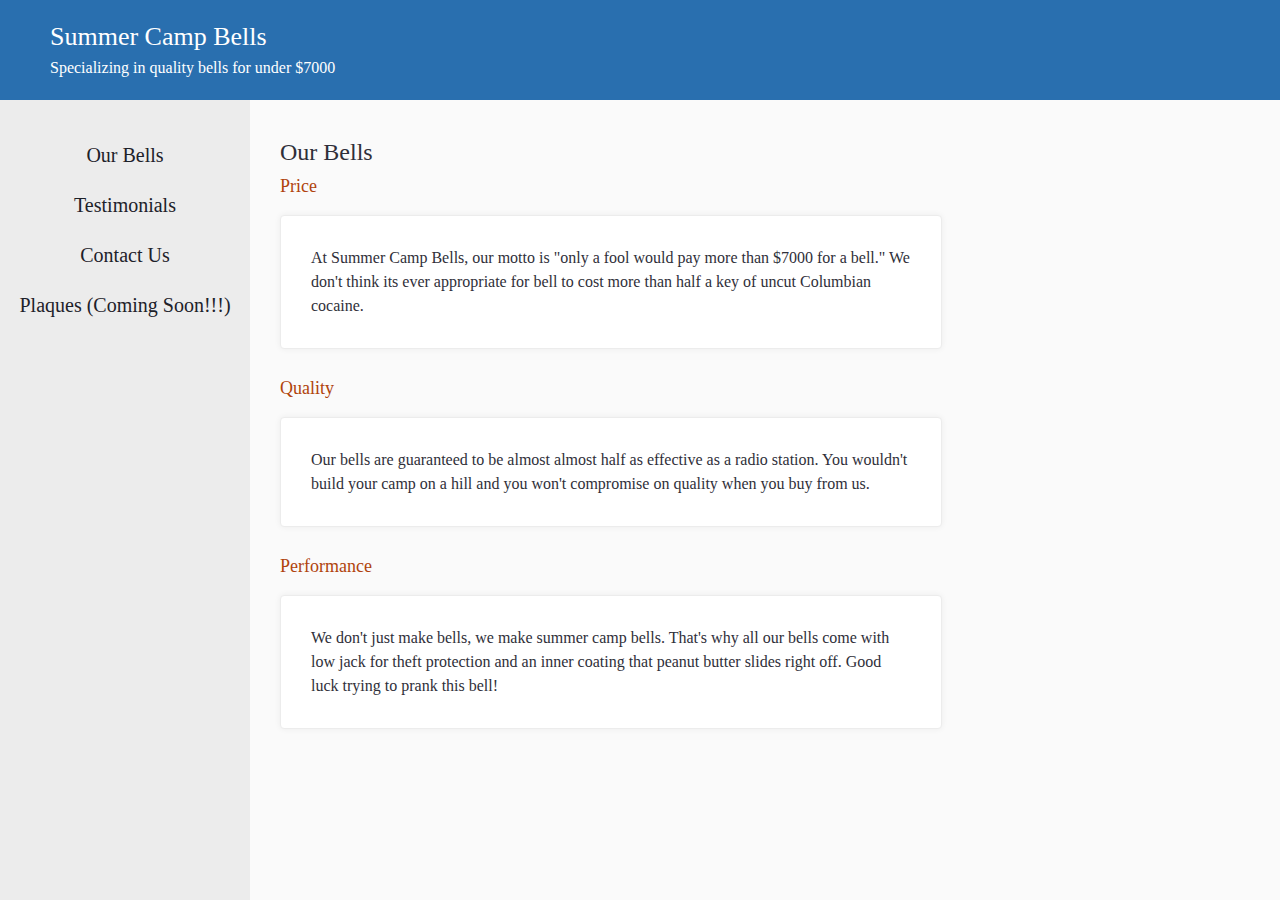
==== commit 21d91883: "final touches" ====
--- a/index.html
+++ b/index.html
@@ -23,47 +23,63 @@
       <ul>
         <li><a href="#bells">Our Bells</a></li>
         <li><a href="#testimonials">Testimonials</a></li>
-        <li> <a href="#contact">Contact Us</a></li>
+        <li><a href="#contact">Contact Us</a></li>
         <li><a href="#plaques">Plaques (Coming Soon!!!)</a></li>
       </ul>
     </nav>
     <main>
       <div id="bells" class="screen-size">
         <h2>Our Bells</h2>
+        <h3>Price</h3>
         <p>
-          At Summer Camp Bells, our motto is "only a fool would pay more than $7000 for a bell."  We don't think its ever appropriate for bell to cost more than half a key of uncut Columbian cocaine.
+          At Summer Camp Bells, our motto is "only a fool would pay more than
+          $7000 for a bell." We don't think its ever appropriate for bell to
+          cost more than half a key of uncut Columbian cocaine.
         </p>
+
+        <h3>Quality</h3>
         <p>
-          We don't just make bells, we make summer camp bells.  That's why all our bells come low jack for theft protection and an inner coating that peanut butter slides right off.  Good luck trying to prank this bell!
+          Our bells are guaranteed to be almost almost half as effective as a
+          radio station. You wouldn't build your camp on a hill and you won't
+          compromise on quality when you buy from us.
+        </p>
+        <h3>Performance</h3>
+        <p>
+          We don't just make bells, we make summer camp bells. That's why all
+          our bells come with low jack for theft protection and an inner coating
+          that peanut butter slides right off. Good luck trying to prank this
+          bell!
         </p>
       </div>
       <div id="testimonials" class="screen-size">
         <h2>Testimonials</h2>
         <div>
           <h3>Sue</h3>
-          <p>At first, I was planning on buying a bell for about 7K, but thank heaven for Summer Camp Bells and their reasonably priced merchandise.</p>
+          <p>
+            At first, I was planning on buying a bell for about 7K, but thank
+            heaven for Summer Camp Bells and their reasonably priced
+            merchandise.
+          </p>
         </div>
-          <div>
-            <h3>Adam Heates-Freedom</h3>
-            <p>For years, I dreaded the first day of summer knowing that it meant three months of pranks on our cherished bell.  I mean, we already knew their camp was better than ours; did they really need to rub it in by taking our pride and joy?  But thanks to the fine folks over at summer camp bells, our new bell stayed safe and secure all summer long!</p>
-          </div>
-          <div>
-            <h3>Sean</h3>
-            <p>With this bell, every night is Sean Massey</p>
-          </div>
+        <div>
+          <h3>Adam Heates-Freedom</h3>
+          <p>
+            For years, I dreaded the first day of summer knowing that it meant
+            three months of pranks on our cherished bell. I mean, we already
+            knew their camp was better than ours; did they really need to rub it
+            in by taking our pride and joy? But thanks to the fine folks over at
+            summer camp bells, our new bell stayed safe and secure all summer
+            long!
+          </p>
+        </div>
+        <div>
+          <h3>Sean</h3>
+          <p>With this bell, every night is Sean Massey</p>
+        </div>
       </div>
       <div id="contact" class="screen-size">
         <h2>Contact Us</h2>
-        <ul>
-          <li>
-            <h3>Address:</h3>
-            <span>10 Newbury St, Danvers, MA 01923</span>
-          </li>
-          <li>
-            <h3>Phone</h3>
-            <span>555-232-7843</span>
-          </li>
-        </ul>
+        <p>Accepting orders by post at 10 Newbury St, Danvers, MA 01923</p>
       </div>
       <div id="plaques" class="screen-size">
         <h2>Plaques (Coming Soon!!!)</h2>
--- a/assets/css/main.css
+++ b/assets/css/main.css
@@ -9,160 +9,271 @@
 
 /* Reset */
 
-	html, body, div, span, applet, object, iframe, h1, h2, h3, h4, h5, h6, p, blockquote, pre, a, abbr, acronym, address, big, cite, code, del, dfn, em, img, ins, kbd, q, s, samp, small, strike, strong, sub, sup, tt, var, b, u, i, center, dl, dt, dd, ol, ul, li, fieldset, form, label, legend, table, caption, tbody, tfoot, thead, tr, th, td, article, aside, canvas, details, embed, figure, figcaption, footer, header, hgroup, menu, nav, output, ruby, section, summary, time, mark, audio, video {
-		margin: 0;
-		padding: 0;
-		border: 0;
-    font-size: 100%;
-    font-family: sans-serif;
-		font: inherit;
-		vertical-align: baseline;
-  }
-  
-  a {
-    color: inherit;
-    text-decoration: none;
-  }
-
-	article, aside, details, figcaption, figure, footer, header, hgroup, menu, nav, section {
-		display: block;
-	}
-
-	body {
-		line-height: 1;
-	}
-
-	ol, ul {
-		list-style: none;
-	}
-
-	blockquote, q {
-		quotes: none;
-	}
-
-	blockquote:before, blockquote:after, q:before, q:after {
-		content: '';
-		content: none;
-	}
-
-	table {
-		border-collapse: collapse;
-		border-spacing: 0;
-	}
-
-	body {
-		-webkit-text-size-adjust: none;
-	}
+html,
+body,
+div,
+span,
+applet,
+object,
+iframe,
+h1,
+h2,
+h3,
+h4,
+h5,
+h6,
+p,
+blockquote,
+pre,
+a,
+abbr,
+acronym,
+address,
+big,
+cite,
+code,
+del,
+dfn,
+em,
+img,
+ins,
+kbd,
+q,
+s,
+samp,
+small,
+strike,
+strong,
+sub,
+sup,
+tt,
+var,
+b,
+u,
+i,
+center,
+dl,
+dt,
+dd,
+ol,
+ul,
+li,
+fieldset,
+form,
+label,
+legend,
+table,
+caption,
+tbody,
+tfoot,
+thead,
+tr,
+th,
+td,
+article,
+aside,
+canvas,
+details,
+embed,
+figure,
+figcaption,
+footer,
+header,
+hgroup,
+menu,
+nav,
+output,
+ruby,
+section,
+summary,
+time,
+mark,
+audio,
+video {
+  margin: 0;
+  padding: 0;
+  border: 0;
+  font-size: 100%;
+  font-family: sans-serif;
+  font: inherit;
+  vertical-align: baseline;
+}
+
+a {
+  color: inherit;
+  text-decoration: none;
+}
+
+article,
+aside,
+details,
+figcaption,
+figure,
+footer,
+header,
+hgroup,
+menu,
+nav,
+section {
+  display: block;
+}
+
+body {
+  line-height: 1;
+}
+
+ol,
+ul {
+  list-style: none;
+}
+
+blockquote,
+q {
+  quotes: none;
+}
+
+blockquote:before,
+blockquote:after,
+q:before,
+q:after {
+  content: "";
+  content: none;
+}
+
+table {
+  border-collapse: collapse;
+  border-spacing: 0;
+}
+
+body {
+  -webkit-text-size-adjust: none;
+}
 
 /* Box Model */
 
-	/* *, *:before, *:after {
+/* *, *:before, *:after {
 		-moz-box-sizing: border-box;
 		-webkit-box-sizing: border-box;
 		box-sizing: border-box;
   } */
-  
-  body {
-    color: #e9ebee;
-    position: absolute;
-    top: 0;
-    left: 0;
-    right: 0;
-    bottom: 0;
-  }
-
-  header {
-    position: fixed;
-    background: #296faf;
-    color: white;
-    height: 100px;
-    width: calc(100% - 100px);
-    width: 100%;
-    display: flex;
-    flex-direction: column;
-    justify-content: center;
-    /* align-items: center; */
-    padding: 0 50px;
-  }
-
-  header h1 {
-    font-size: 26px;
-    font-weight: 400;
-    font-family: 'Arial Rounded MT Bold';
-    margin-bottom: 10px;
-  }
-
-  nav {
-    background:#ececec;
-    width: 250px;
-    height: calc(100% - 100px);
-    position: fixed;
-    top: 100px;
-    bottom: 0;
-    left: 0;
-  }
-
-  nav ul {
-    display: flex;
-    flex-direction: column;
-    align-items: center;
-    padding-top: 30px;
-  }
-
-  nav ul li {
-    color: #1d2129;
-    font-size: 20px;
-    padding: 15px 0;
-  }
-
-  #not-header {
-    display: flex;
-    height: calc(100% - 100px);
-  }
-
-  main {
-    position: fixed;
-    top: 100px;
-    left: 250px;
-    right: 0;
-    bottom: 0;
-    overflow: auto;
-  }
-
-  main .screen-size {
-    background: white;
-    color: #2f2f39;
-    height: 100%;
-    padding: 40px 30px;
-  }
-
-  .screen-size h2 {
-    font-weight: 500;
-    font-size: 24px;
-    margin-bottom: 20px;
-  }
-
-  .screen-size p {
-    font-size: 16px;
-    margin-bottom: 15px;
-  }
-
-  .screen-size div h3 {
-    font-size: 18px;
-    margin-bottom: 10px;
-  }
-
-  #contact li {
-    display: flex;
-    align-items: center;
-  }
-
-  #contact li h3 {
-    font-size: 18px;
-    font-weight: 500;
-    margin-right: 20px;
-  }
-
-  #plaques img {
-    width: 100%;
-  }+
+body {
+  color: #e9ebee;
+  position: absolute;
+  top: 0;
+  left: 0;
+  right: 0;
+  bottom: 0;
+}
+
+header {
+  position: fixed;
+  background: #296faf;
+  color: white;
+  height: 100px;
+  width: calc(100% - 100px);
+  width: 100%;
+  display: flex;
+  flex-direction: column;
+  justify-content: center;
+  /* align-items: center; */
+  padding: 0 50px;
+}
+
+header h1 {
+  font-size: 26px;
+  font-weight: 400;
+  font-family: "Arial Rounded MT Bold";
+  margin-bottom: 10px;
+}
+
+nav {
+  background: #ececec;
+  width: 250px;
+  height: calc(100% - 100px);
+  position: fixed;
+  top: 100px;
+  bottom: 0;
+  left: 0;
+}
+
+nav ul {
+  display: flex;
+  flex-direction: column;
+  align-items: center;
+  padding-top: 30px;
+}
+
+nav ul li {
+  color: #1d2129;
+  font-size: 20px;
+  padding: 15px 0;
+}
+
+#not-header {
+  display: flex;
+  height: calc(100% - 100px);
+}
+
+main {
+  position: fixed;
+  top: 100px;
+  left: 250px;
+  right: 0;
+  bottom: 0;
+  overflow: auto;
+  background: #fafafa;
+}
+
+main .screen-size {
+  color: #2f2f39;
+  height: 100%;
+  padding: 40px 30px;
+}
+
+.screen-size h2 {
+  font-weight: 500;
+  font-size: 24px;
+  margin-bottom: 13px;
+}
+
+.screen-size h3 {
+  font-weight: 500;
+  font-size: 18px;
+  margin-bottom: 12px;
+  color: #b0430c;
+}
+
+.screen-size p {
+  /* font-size: 16px; */
+  /* margin-bottom: 15px; */
+  padding: 30px;
+  width: 600px;
+  margin: 20px 0 30px;
+  border: 1px solid #ececec;
+  border-radius: 4px;
+  background: #fff;
+  box-shadow: 0 0 6px 0 rgba(0, 0, 0, 0.06);
+  line-height: 24px;
+}
+
+.screen-size div h3 {
+  font-size: 18px;
+  margin-bottom: 10px;
+}
+
+#contact li {
+  display: flex;
+  align-items: center;
+  margin-bottom: 10px;
+}
+
+#contact li h3 {
+  font-size: 18px;
+  font-weight: 500;
+  margin-right: 20px;
+}
+
+#plaques img {
+  width: 100%;
+}
